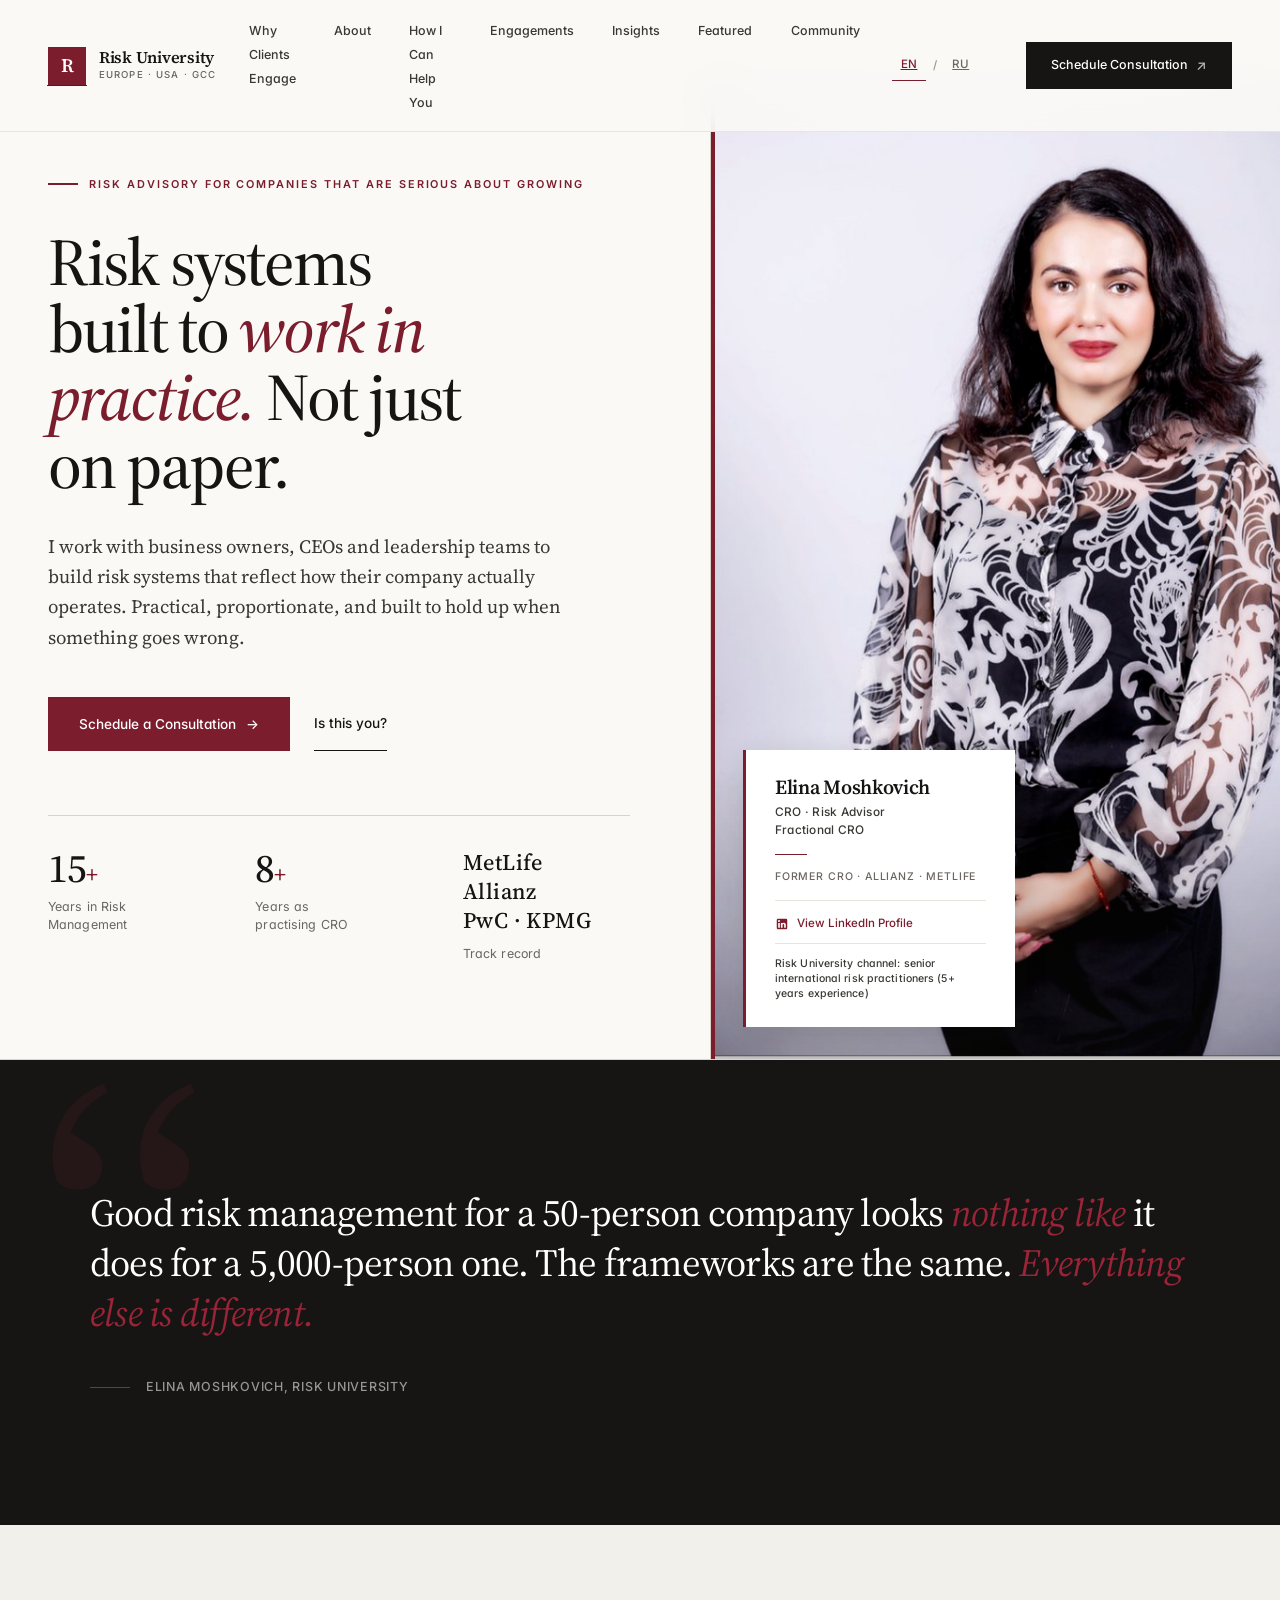
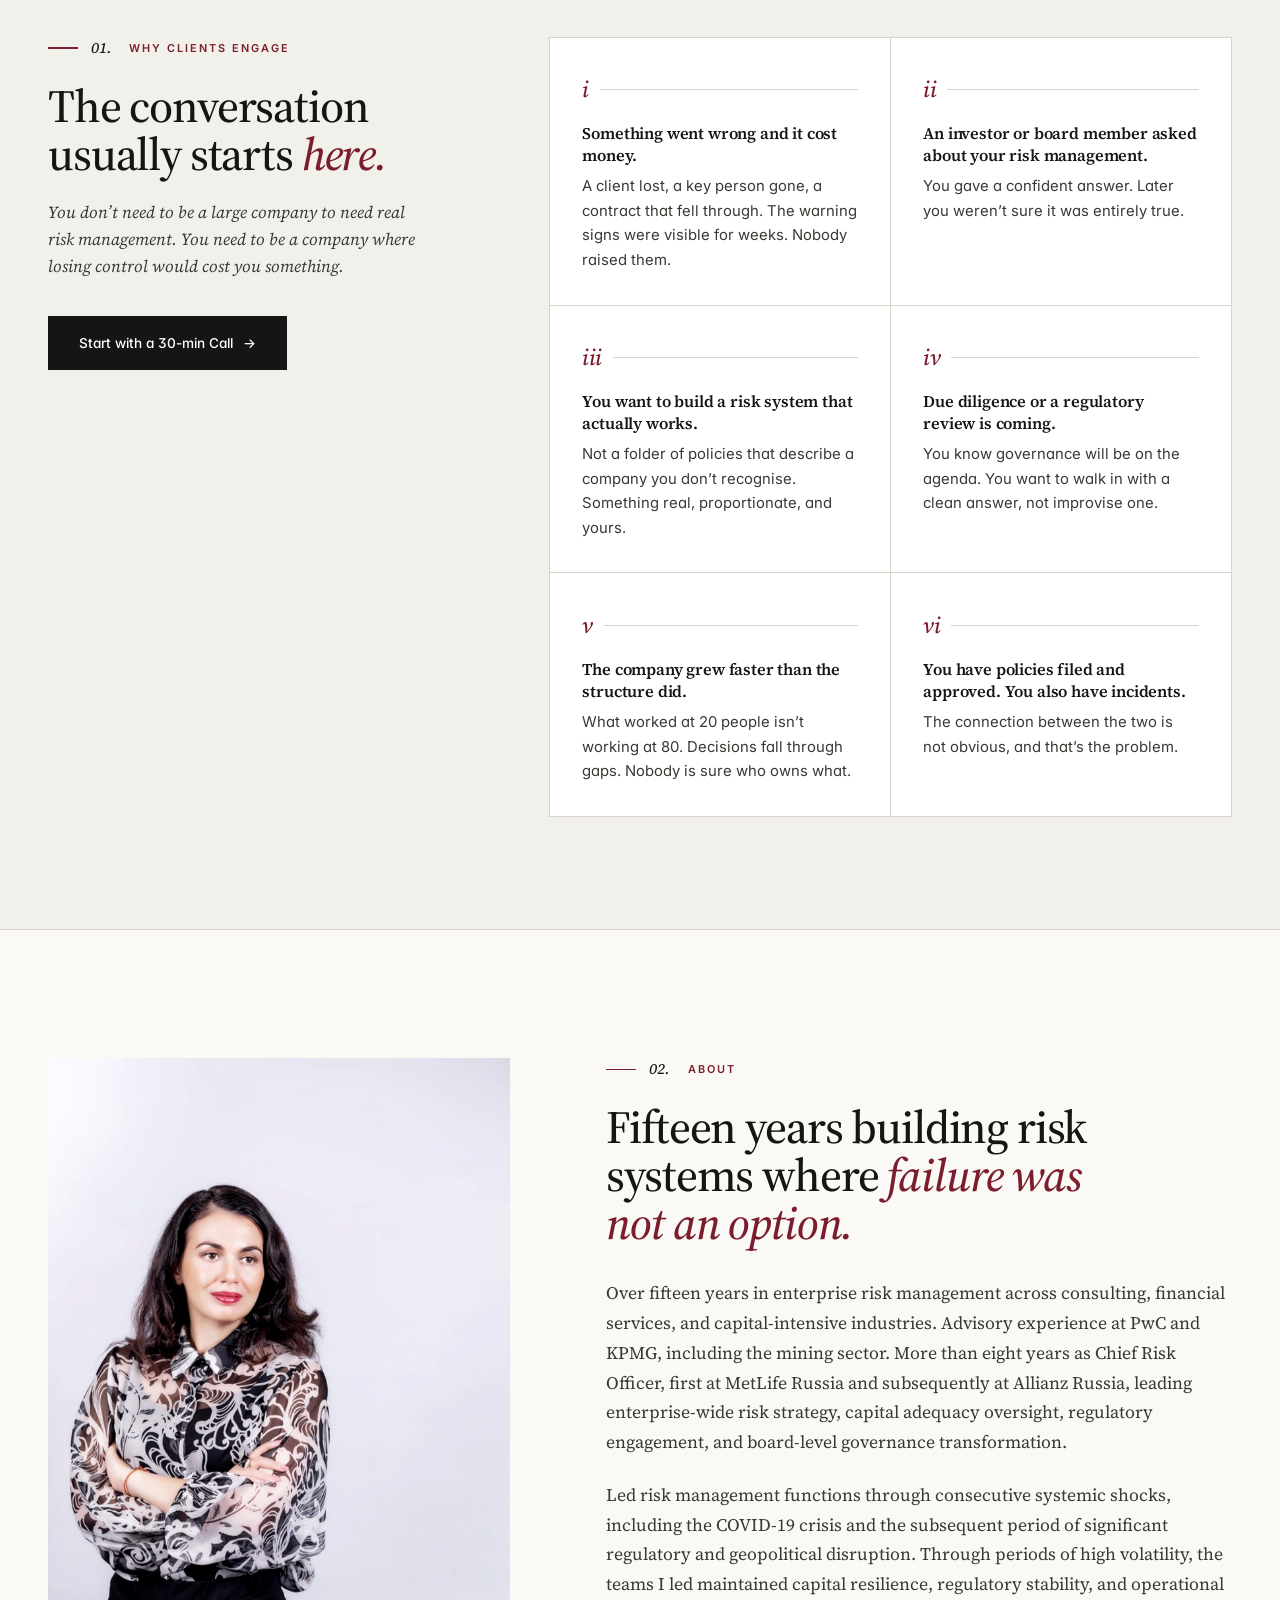
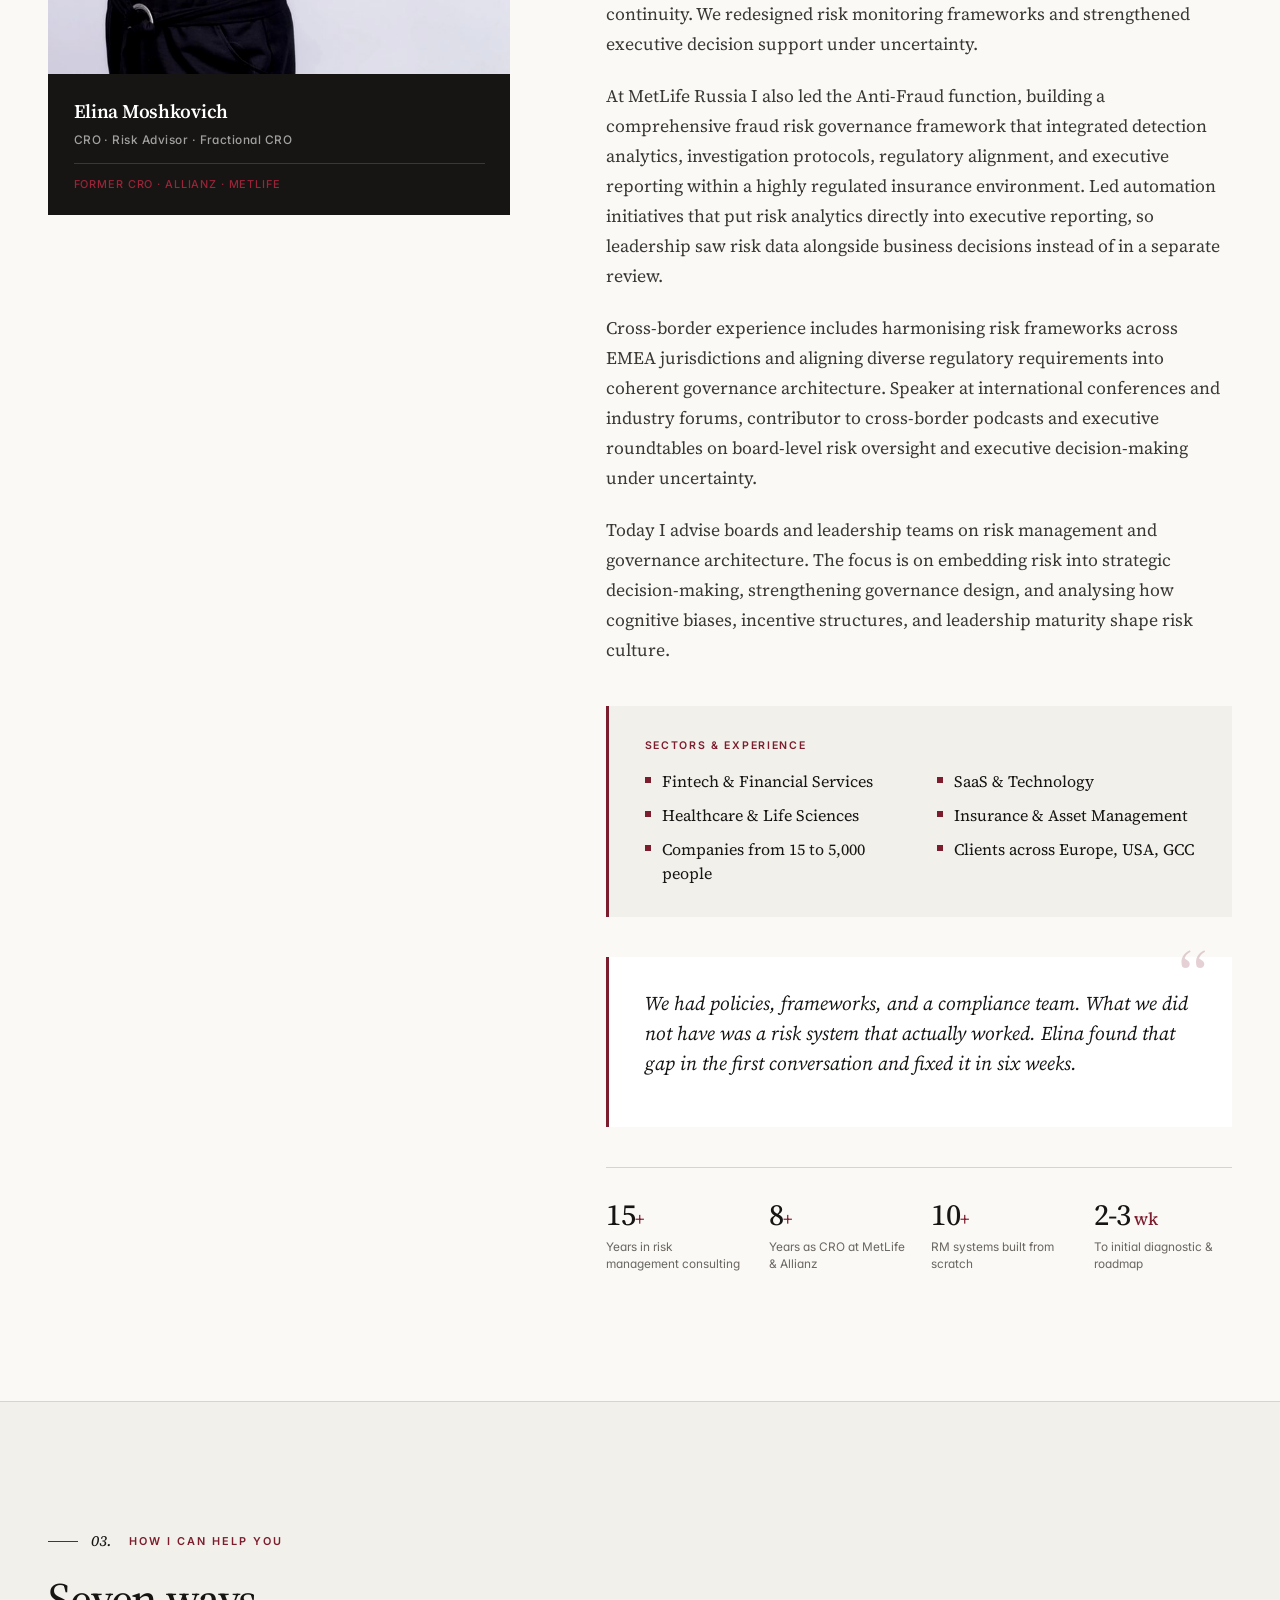
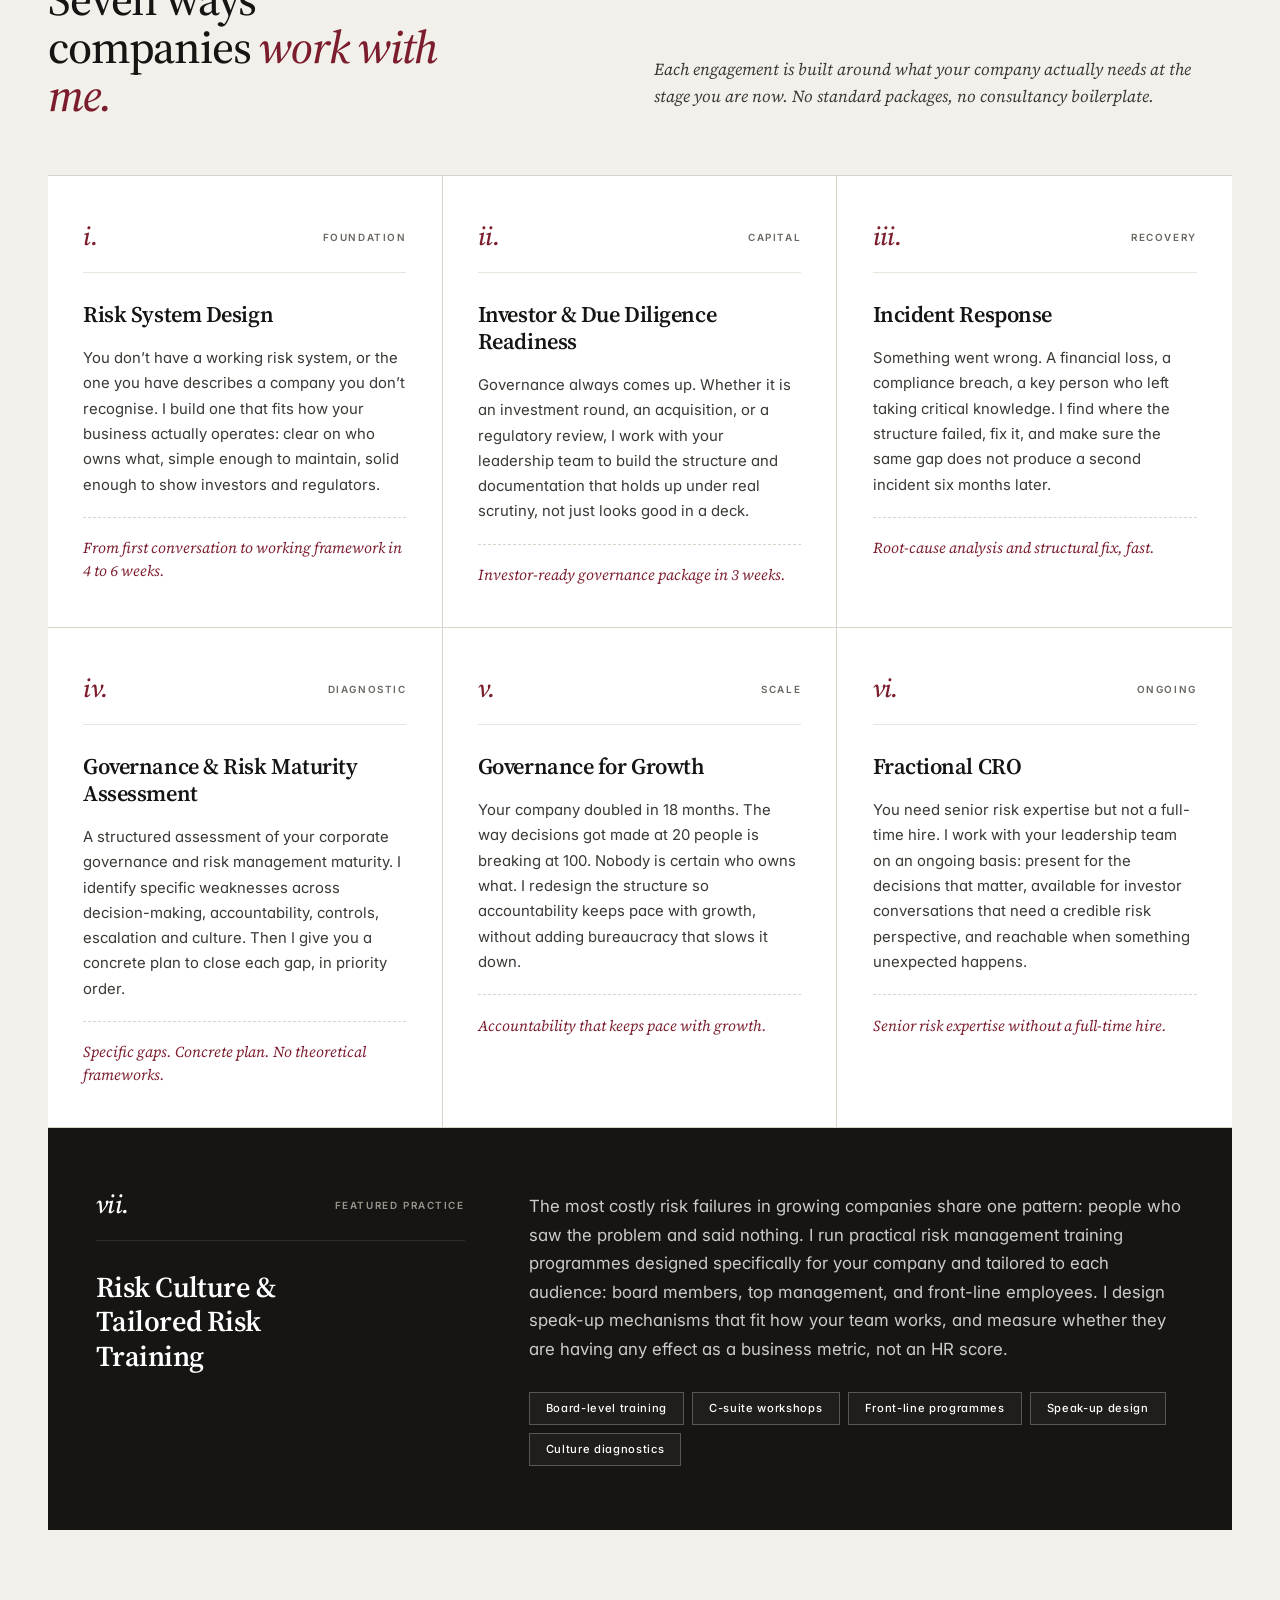
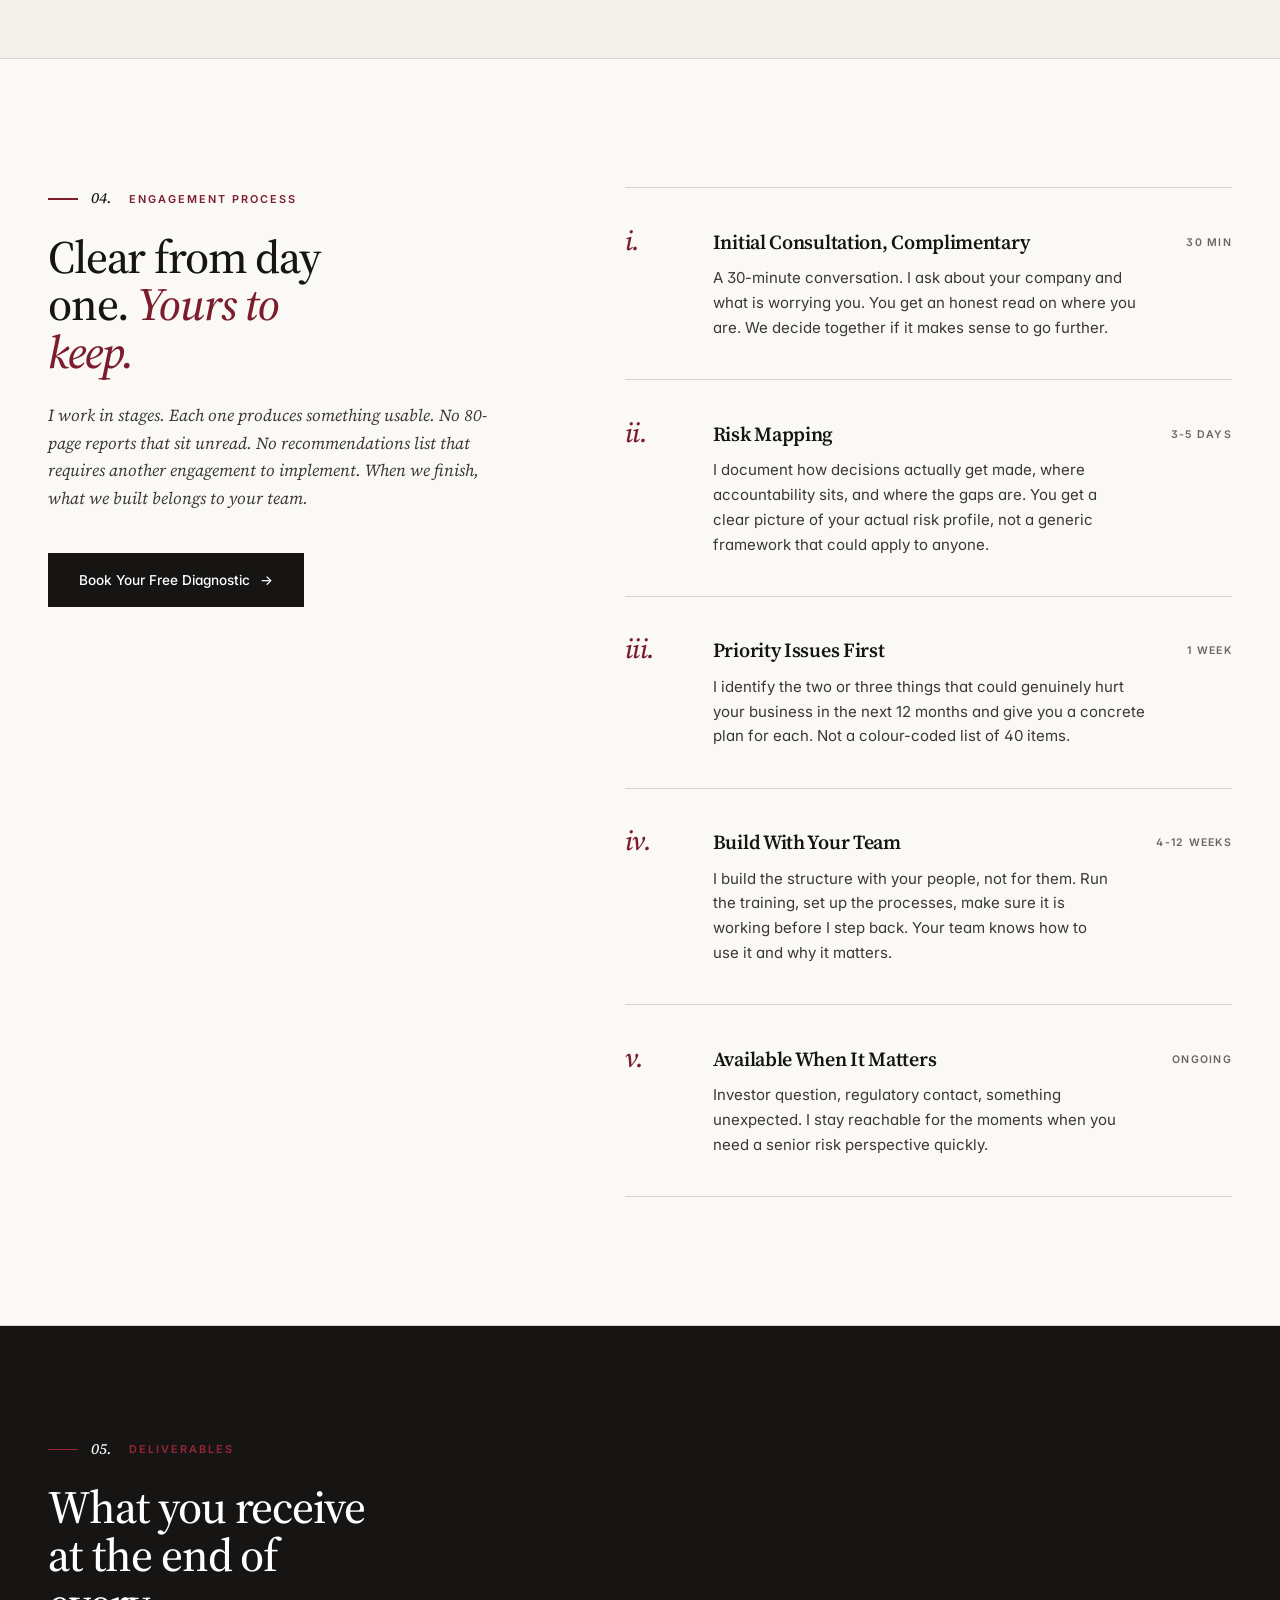
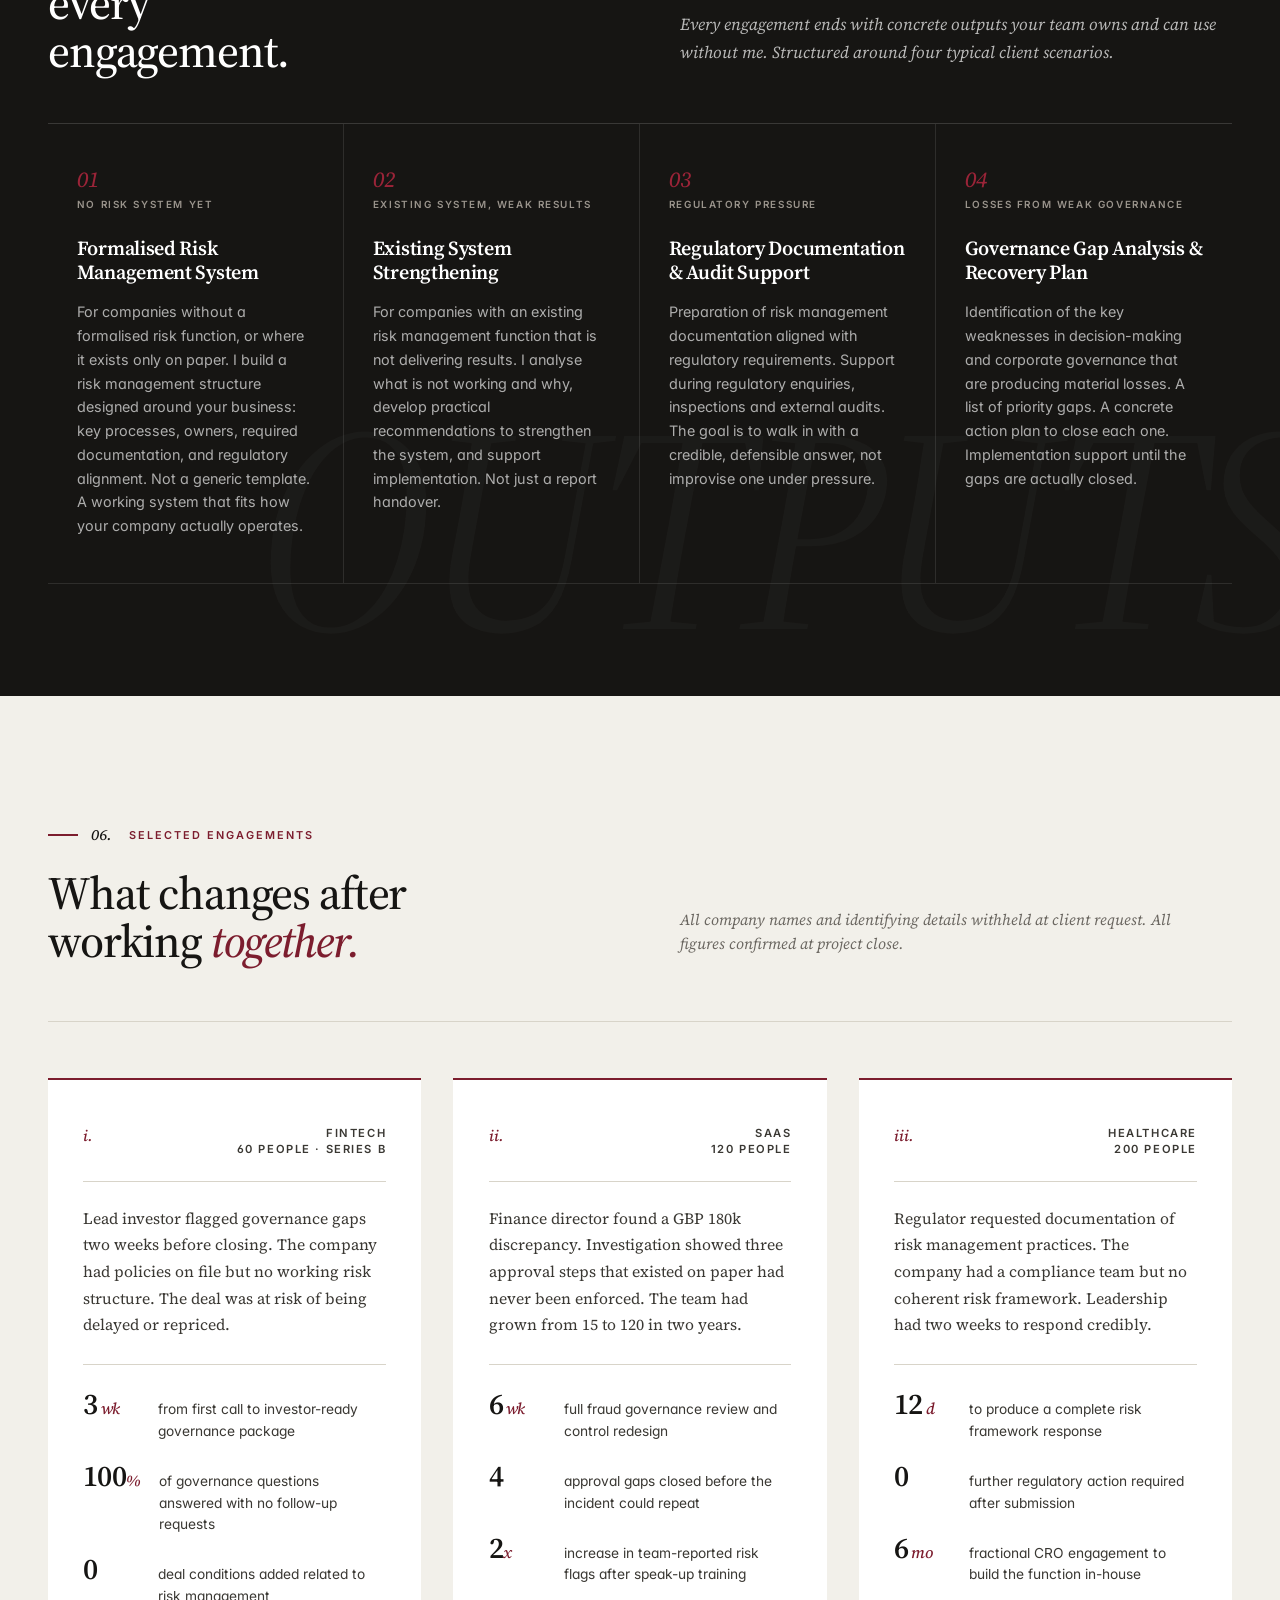
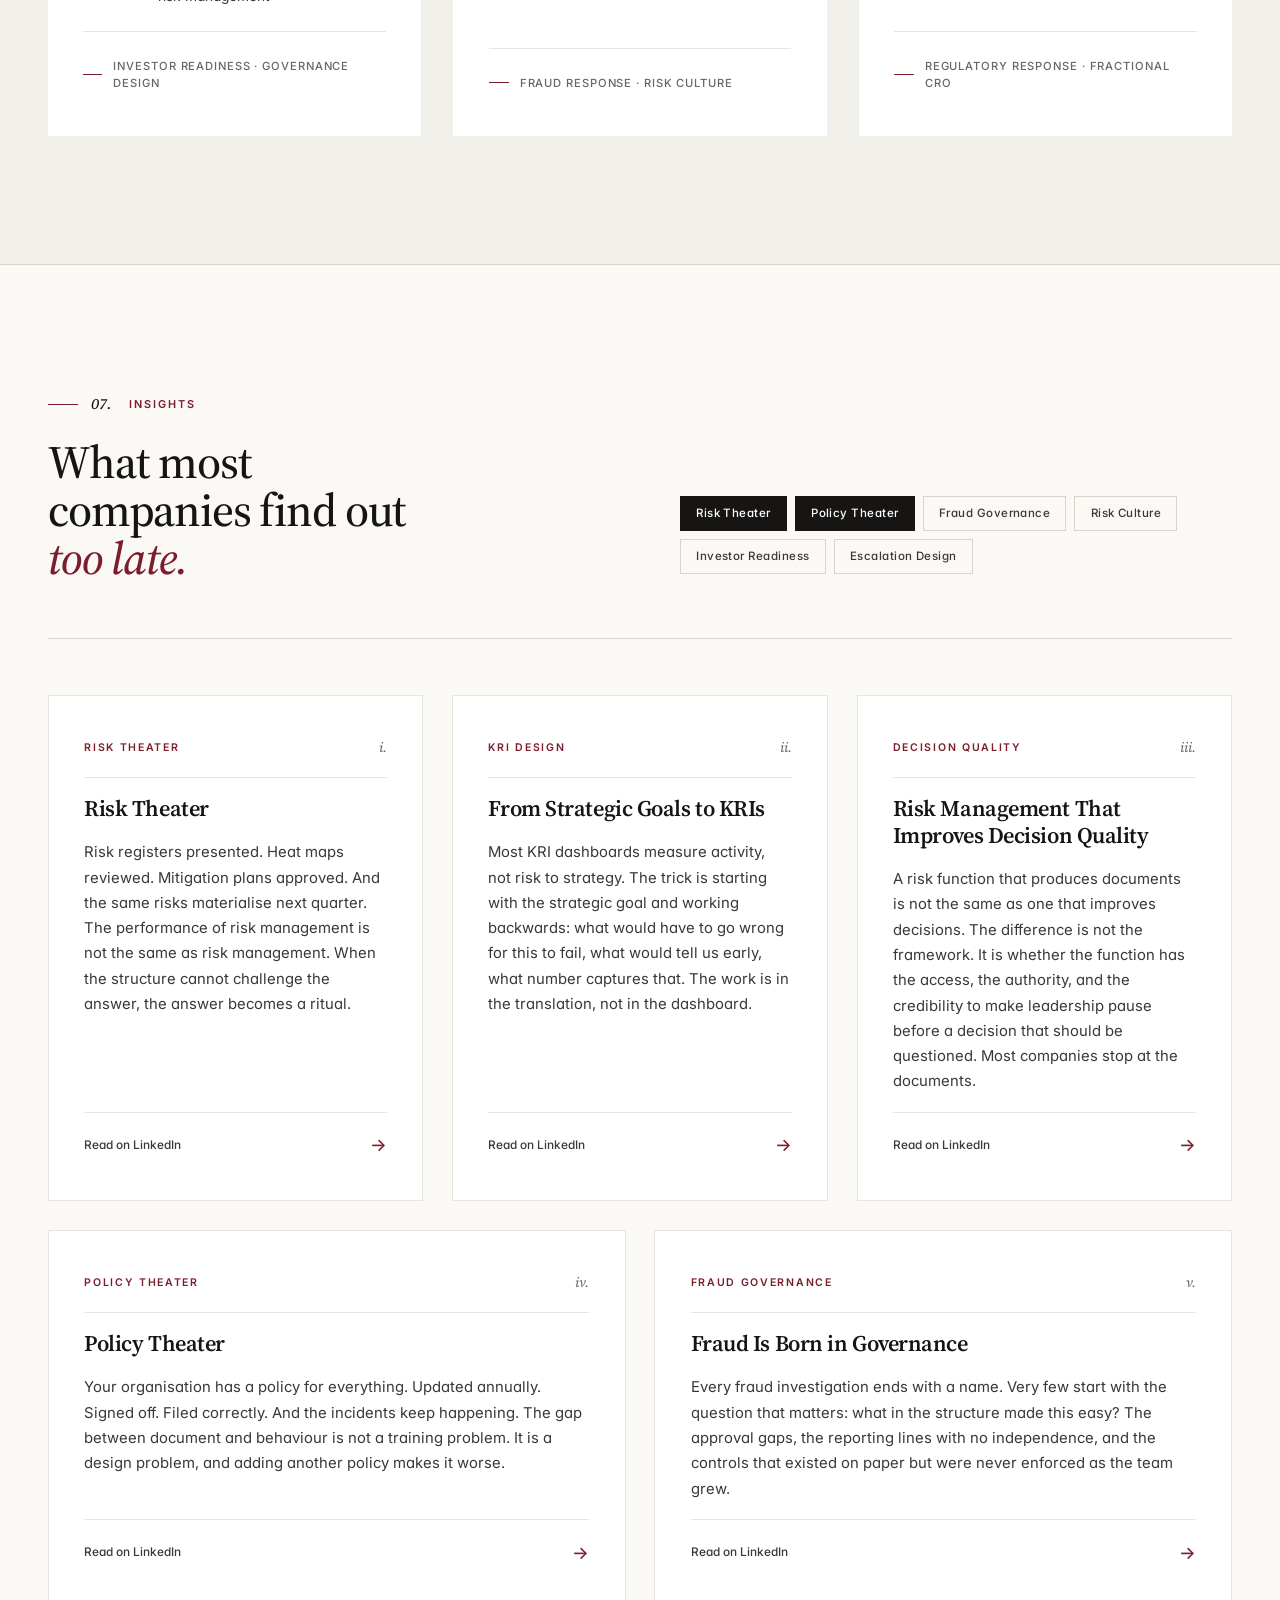
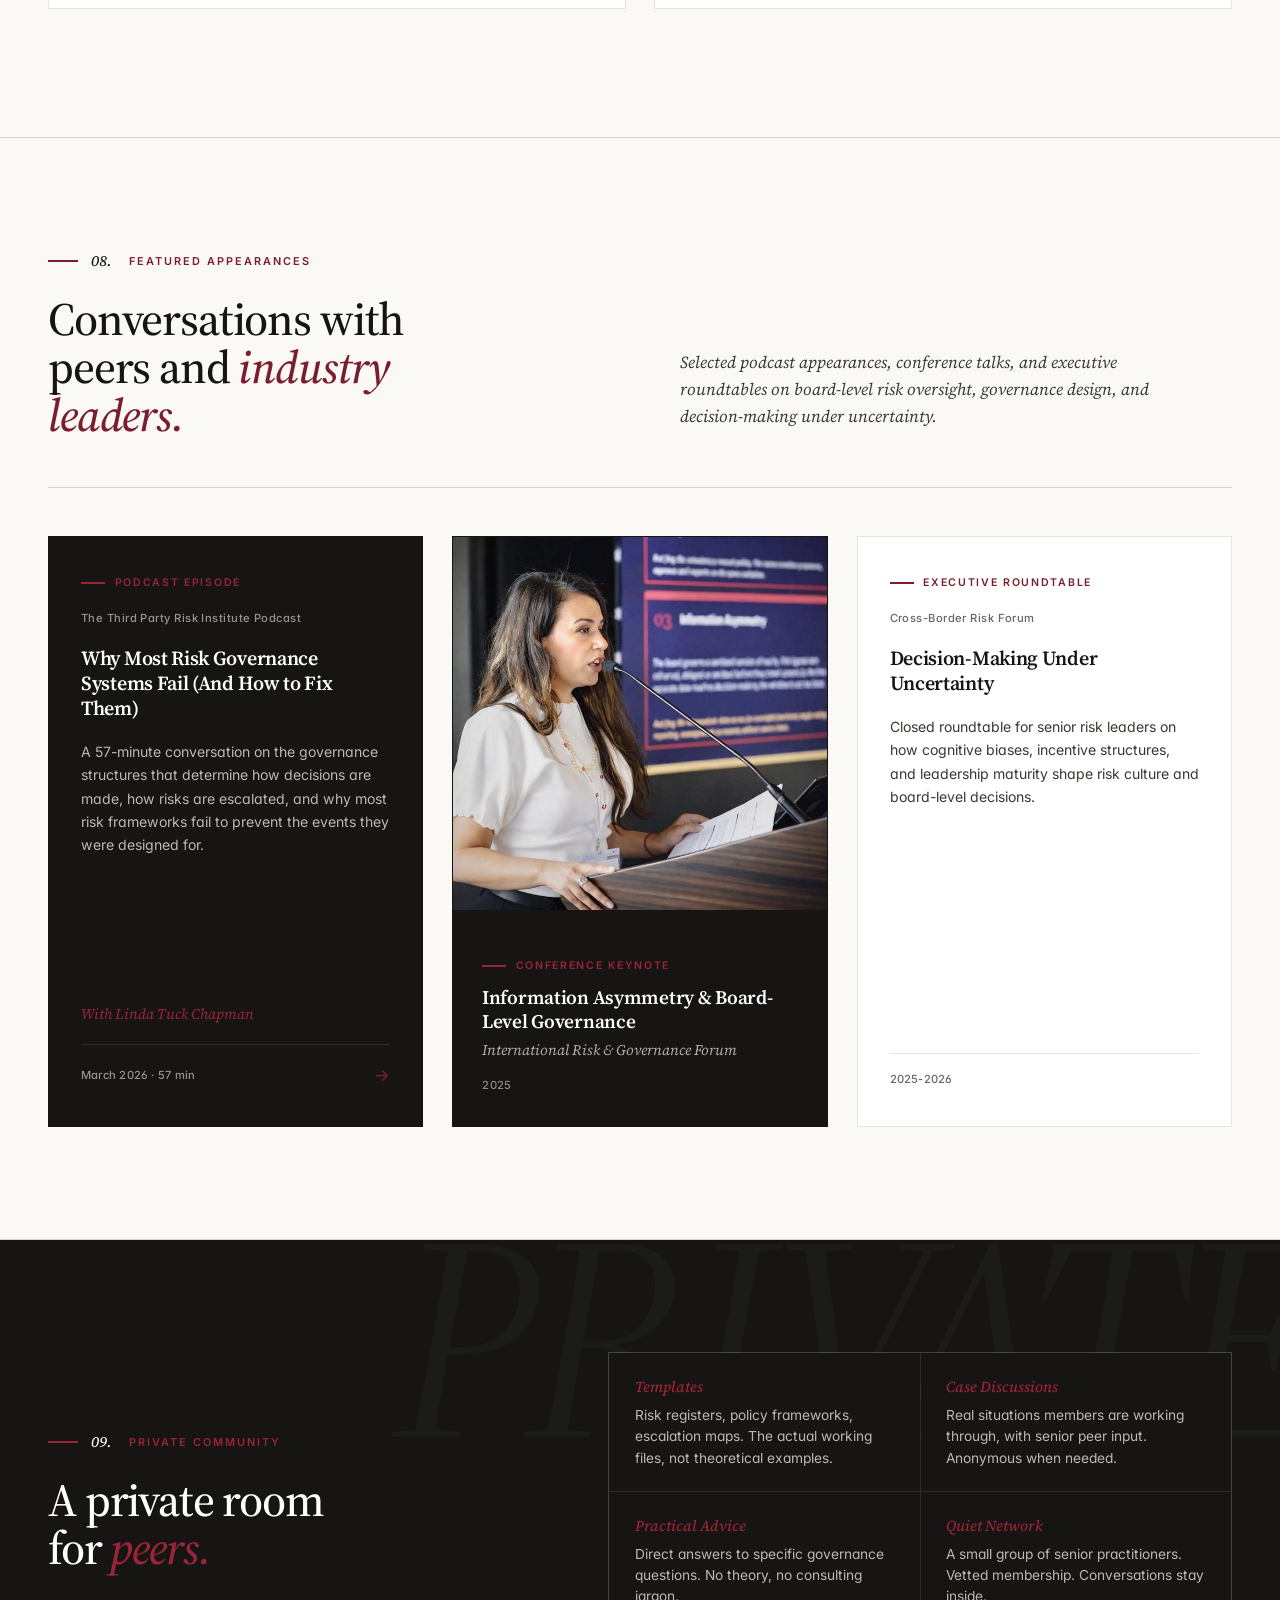
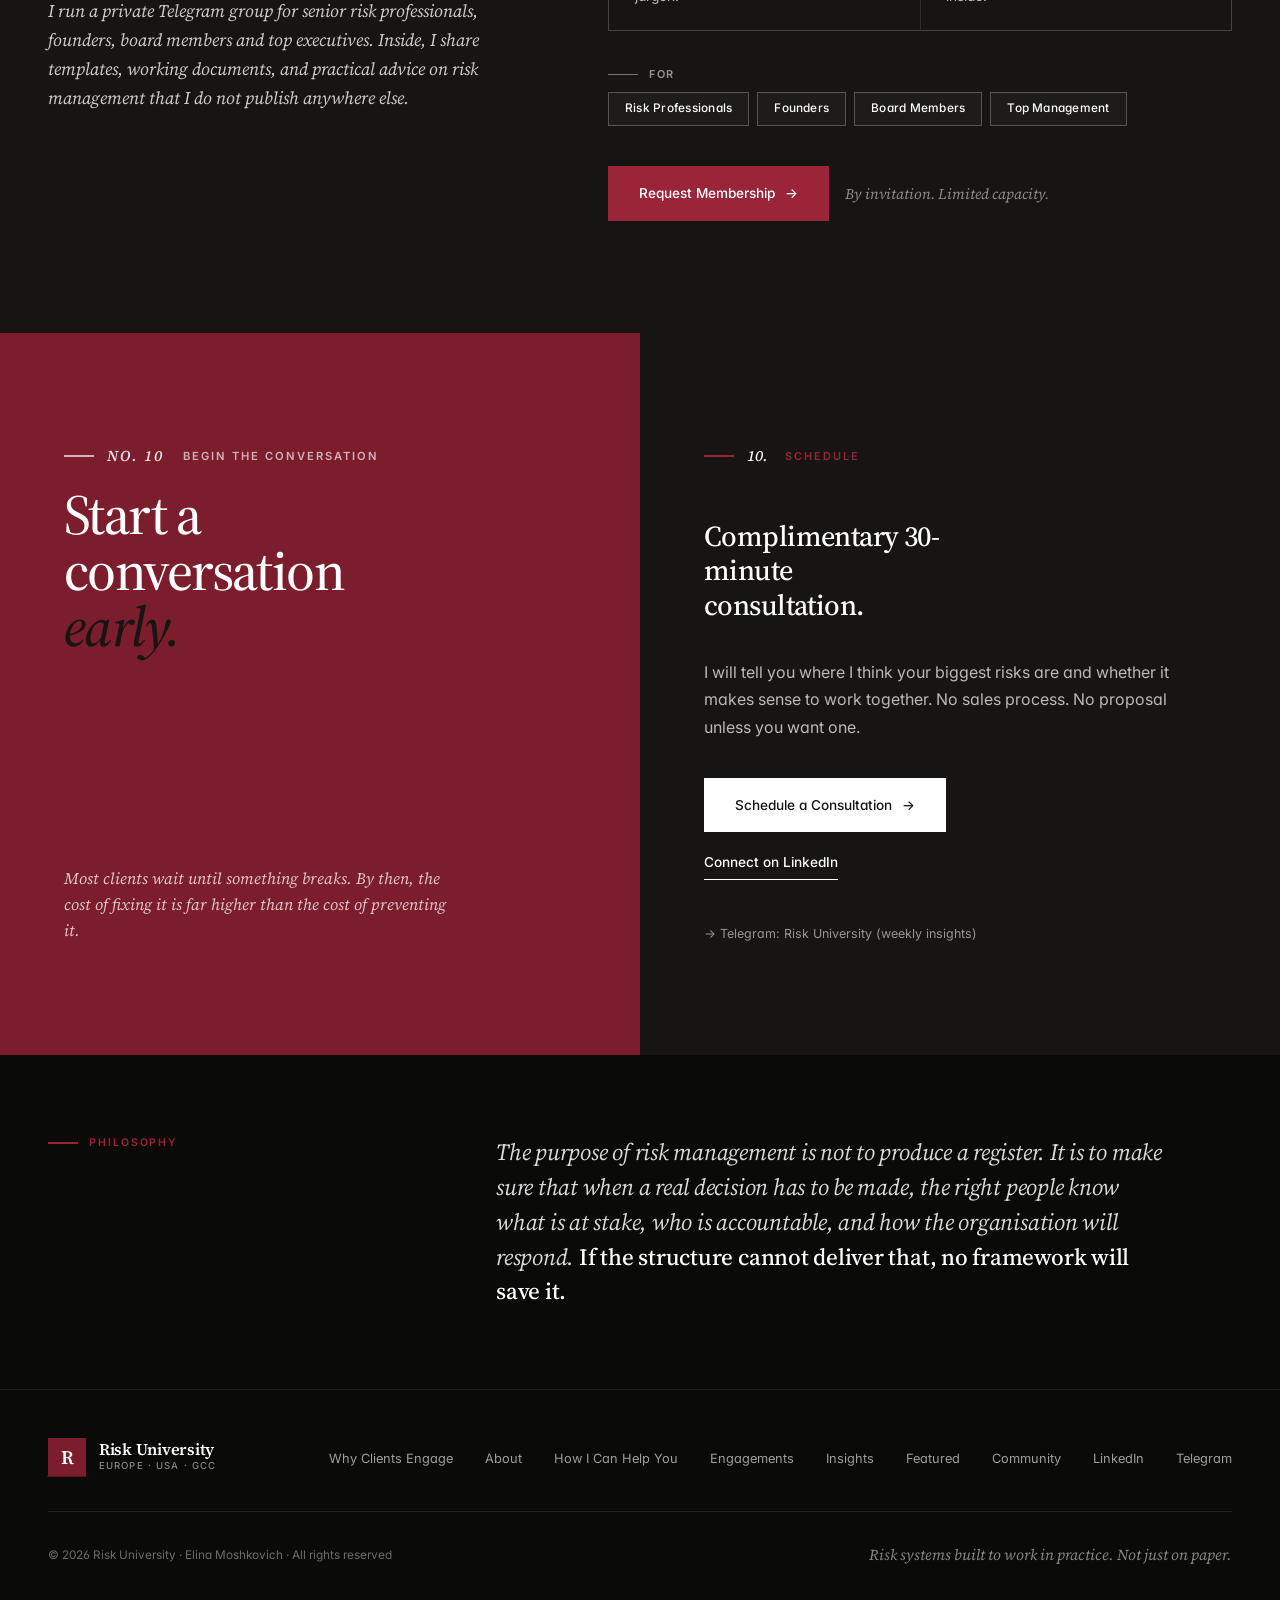
==== docs/index.html @ c825a0e8 "Docs instead public" ====
<!DOCTYPE html>
<html lang="en">
<head>
<meta charset="UTF-8">
<meta name="viewport" content="width=device-width, initial-scale=1.0">
<title>Risk University · Elina Moshkovich</title>
<meta name="description" content="Independent risk advisory for companies that are serious about growing. Built on COSO ERM and ISO 31000 principles. Europe, USA and GCC.">
<link rel="preconnect" href="https://fonts.googleapis.com">
<link rel="preconnect" href="https://fonts.gstatic.com" crossorigin>
<link href="https://fonts.googleapis.com/css2?family=Inter:wght@300;400;500;600;700&family=Source+Serif+4:opsz,wght@8..60,400;8..60,500;8..60,600;8..60,700&display=swap" rel="stylesheet">
<link rel="stylesheet" href="css/style.css">
</head>
<body>

<!-- MOBILE MENU -->
<div class="mob-menu" id="mobMenu">
  <button class="mob-close" id="mobClose">&#x2715;</button>
  <a href="#triggers" onclick="closeMob()">Why Clients Engage</a>
  <a href="#about" onclick="closeMob()">About</a>
  <a href="#expertise" onclick="closeMob()">How I Can Help You</a>
  <a href="#proof" onclick="closeMob()">Engagements</a>
  <a href="#insights" onclick="closeMob()">Insights</a>
  <a href="#media" onclick="closeMob()">Featured Appearances</a>
  <a href="#community" onclick="closeMob()">Community</a>
  <a href="#contact" onclick="closeMob()" style="color:var(--accent);">Schedule Consultation</a>
</div>

<!-- NAV -->
<nav>
  <div class="nav-inner">
    <a href="#top" class="nb">
      <div class="nb-mark">R</div>
      <div class="nb-text">
        <span class="nb-name">Risk University</span>
        <span class="nb-sub">Europe &middot; USA &middot; GCC</span>
      </div>
    </a>
    <ul class="nl">
      <li><a href="#triggers">Why Clients Engage</a></li>
      <li><a href="#about">About</a></li>
      <li><a href="#expertise">How I Can Help You</a></li>
      <li><a href="#proof">Engagements</a></li>
      <li><a href="#insights">Insights</a></li>
      <li><a href="#media">Featured</a></li>
      <li><a href="#community">Community</a></li>
    </ul>
    <div class="lang-toggle">
      <a class="lang-btn active" href="index.html">EN</a>
      <span class="lang-sep">/</span>
      <a class="lang-btn" href="ru.html">RU</a>
    </div>
    <a href="#contact" class="nc">Schedule Consultation</a>
    <button class="ham" onclick="openMob()"><span></span><span></span><span></span></button>
  </div>
</nav>

<!-- HERO -->
<section class="hero" id="top">
  <div class="hero-inner">
    <div class="hero-text">
      
      <div class="hero-eyebrow">Risk Advisory for Companies That Are Serious About Growing</div>
      <h1>Risk systems built to <span class="acc">work in practice.</span> Not just on paper.</h1>
      <p class="hero-lead">I work with business owners, CEOs and leadership teams to build risk systems that reflect how their company actually operates. Practical, proportionate, and built to hold up when something goes wrong.</p>
      <div class="hero-cta">
        <a href="#contact" class="btn-primary">Schedule a Consultation</a>
        <a href="#triggers" class="btn-text">Is this you?</a>
      </div>
      <div class="hero-stats">
        <div><div class="hst-n">15<span class="small">+</span></div><div class="hst-l">Years in Risk<br>Management</div></div>
        <div><div class="hst-n">8<span class="small">+</span></div><div class="hst-l">Years as<br>practising CRO</div></div>
        <div><div class="hst-n" style="font-size:1.4rem; line-height:1.3; letter-spacing:.02em;">MetLife<br>Allianz<br>PwC · KPMG</div><div class="hst-l">Track record</div></div>
      </div>
    </div>
    <div class="hero-photo">
      <img src="img/hero.jpeg" alt="Elina Moshkovich, Chief Risk Officer">
      <div class="hero-photo-card">
        <div class="hpc-name">Elina Moshkovich</div>
        <div class="hpc-role">CRO &middot; Risk Advisor<br>Fractional CRO</div>
        <span class="hpc-line"></span>
        <div class="hpc-cred">Former CRO &middot; Allianz &middot; MetLife</div>
        <a href="https://www.linkedin.com/in/elina-moshkovich-41397115" target="_blank" class="hpc-linkedin">
          <svg viewBox="0 0 24 24" fill="currentColor"><path d="M19 3a2 2 0 0 1 2 2v14a2 2 0 0 1-2 2H5a2 2 0 0 1-2-2V5a2 2 0 0 1 2-2h14m-.5 15.5v-5.3a3.26 3.26 0 0 0-3.26-3.26c-.85 0-1.84.52-2.32 1.3v-1.11h-2.79v8.37h2.79v-4.93c0-.77.62-1.4 1.39-1.4a1.4 1.4 0 0 1 1.4 1.4v4.93h2.79M6.88 8.56a1.68 1.68 0 0 0 1.68-1.68c0-.93-.75-1.69-1.68-1.69a1.69 1.69 0 0 0-1.69 1.69c0 .93.76 1.68 1.69 1.68m1.39 9.94v-8.37H5.5v8.37h2.77z"/></svg>
          <span>View LinkedIn Profile</span>
        </a>
        <div class="hpc-reach">Risk University channel: senior international risk practitioners (5+ years experience)</div>
      </div>
    </div>
  </div>
</section>



<!-- STATEMENT -->
<section class="statement">
  <div class="statement-inner">
    <p class="statement-text">Good risk management for a 50-person company looks <span class="acc">nothing like</span> it does for a 5,000-person one. The frameworks are the same. <span class="acc">Everything else is different.</span></p>
    <div class="statement-attr">Elina Moshkovich, Risk University</div>
  </div>
</section>

<!-- TRIGGERS -->
<section class="section section-triggers" id="triggers">
  <div class="section-inner">
    <div class="trig-grid">
      <div class="trig-left">
        <div class="eyebrow"><span class="num">01.</span><span>Why Clients Engage</span></div>
        <h2 class="sh">The conversation usually starts <span class="acc">here.</span></h2>
        <p class="trig-sub">You don&rsquo;t need to be a large company to need real risk management. You need to be a company where losing control would cost you something.</p>
        <a href="#contact" class="btn-primary">Start with a 30-min Call</a>
      </div>
      <div class="trig-list">
        <div class="trig-item"><div class="trig-n">i</div><div class="trig-t"><strong>Something went wrong and it cost money.</strong><span>A client lost, a key person gone, a contract that fell through. The warning signs were visible for weeks. Nobody raised them.</span></div></div>
        <div class="trig-item"><div class="trig-n">ii</div><div class="trig-t"><strong>An investor or board member asked about your risk management.</strong><span>You gave a confident answer. Later you weren&rsquo;t sure it was entirely true.</span></div></div>
        <div class="trig-item"><div class="trig-n">iii</div><div class="trig-t"><strong>You want to build a risk system that actually works.</strong><span>Not a folder of policies that describe a company you don&rsquo;t recognise. Something real, proportionate, and yours.</span></div></div>
        <div class="trig-item"><div class="trig-n">iv</div><div class="trig-t"><strong>Due diligence or a regulatory review is coming.</strong><span>You know governance will be on the agenda. You want to walk in with a clean answer, not improvise one.</span></div></div>
        <div class="trig-item"><div class="trig-n">v</div><div class="trig-t"><strong>The company grew faster than the structure did.</strong><span>What worked at 20 people isn&rsquo;t working at 80. Decisions fall through gaps. Nobody is sure who owns what.</span></div></div>
        <div class="trig-item"><div class="trig-n">vi</div><div class="trig-t"><strong>You have policies filed and approved. You also have incidents.</strong><span>The connection between the two is not obvious, and that&rsquo;s the problem.</span></div></div>
      </div>
    </div>
  </div>
</section>

<!-- ABOUT -->
<section class="section section-about" id="about">
  <div class="section-inner">
    <div class="about-grid">
      <div class="about-photo-wrap">
        <img class="about-photo" src="img/about.jpeg" alt="Elina Moshkovich">
        <div class="about-photo-tag">
          <div class="apt-name">Elina Moshkovich</div>
          <div class="apt-role">CRO &middot; Risk Advisor &middot; Fractional CRO</div>
          <div class="apt-line"></div>
          <div class="apt-cred">Former CRO &middot; Allianz &middot; MetLife</div>
        </div>
      </div>
      <div class="about-text">
        <div class="eyebrow"><span class="num">02.</span><span>About</span></div>
        <h2 class="sh">Fifteen years building risk systems where <span class="acc">failure was not an option.</span></h2>
        <div class="about-body">
          <p>Over fifteen years in enterprise risk management across consulting, financial services, and capital-intensive industries. Advisory experience at PwC and KPMG, including the mining sector. More than eight years as Chief Risk Officer, first at MetLife Russia and subsequently at Allianz Russia, leading enterprise-wide risk strategy, capital adequacy oversight, regulatory engagement, and board-level governance transformation.</p>
          <p>Led risk management functions through consecutive systemic shocks, including the COVID-19 crisis and the subsequent period of significant regulatory and geopolitical disruption. Through periods of high volatility, the teams I led maintained capital resilience, regulatory stability, and operational continuity. We redesigned risk monitoring frameworks and strengthened executive decision support under uncertainty.</p>
          <p>At MetLife Russia I also led the Anti-Fraud function, building a comprehensive fraud risk governance framework that integrated detection analytics, investigation protocols, regulatory alignment, and executive reporting within a highly regulated insurance environment. Led automation initiatives that put risk analytics directly into executive reporting, so leadership saw risk data alongside business decisions instead of in a separate review.</p>
          <p>Cross-border experience includes harmonising risk frameworks across EMEA jurisdictions and aligning diverse regulatory requirements into coherent governance architecture. Speaker at international conferences and industry forums, contributor to cross-border podcasts and executive roundtables on board-level risk oversight and executive decision-making under uncertainty.</p>
          <p>Today I advise boards and leadership teams on risk management and governance architecture. The focus is on embedding risk into strategic decision-making, strengthening governance design, and analysing how cognitive biases, incentive structures, and leadership maturity shape risk culture.</p>
        </div>
        <div class="about-credentials">
          <div class="ac-label">Sectors &amp; Experience</div>
          <div class="ac-list">
            <div class="ac-item">Fintech &amp; Financial Services</div>
            <div class="ac-item">SaaS &amp; Technology</div>
            <div class="ac-item">Healthcare &amp; Life Sciences</div>
            <div class="ac-item">Insurance &amp; Asset Management</div>
            <div class="ac-item">Companies from 15 to 5,000 people</div>
            <div class="ac-item">Clients across Europe, USA, GCC</div>
          </div>
        </div>
        <div class="cq">
          <div class="cq-text">We had policies, frameworks, and a compliance team. What we did not have was a risk system that actually worked. Elina found that gap in the first conversation and fixed it in six weeks.</div>
          
        </div>
        <div class="about-stats">
          <div><div class="as-v">15<span class="small">+</span></div><div class="as-l">Years in risk management consulting</div></div>
          <div><div class="as-v">8<span class="small">+</span></div><div class="as-l">Years as CRO at MetLife &amp; Allianz</div></div>
          <div><div class="as-v">10<span class="small">+</span></div><div class="as-l">RM systems built from scratch</div></div>
          <div><div class="as-v">2-3<span class="small"> wk</span></div><div class="as-l">To initial diagnostic &amp; roadmap</div></div>
        </div>
      </div>
    </div>
  </div>
</section>

<!-- EXPERTISE -->
<section class="section section-exp" id="expertise">
  <div class="section-inner">
    <div class="exp-hd">
      <div>
        <div class="eyebrow"><span class="num">03.</span><span>How I Can Help You</span></div>
        <h2 class="sh">Seven ways companies <span class="acc">work with me.</span></h2>
      </div>
      <p class="exp-intro">Each engagement is built around what your company actually needs at the stage you are now. No standard packages, no consultancy boilerplate.</p>
    </div>
    <div class="exp-grid">

      <div class="ec">
        <div class="ec-head"><span class="ec-n">i.</span><span class="ec-cat">Foundation</span></div>
        <div class="ec-t">Risk System Design</div>
        <div class="ec-d">You don&rsquo;t have a working risk system, or the one you have describes a company you don&rsquo;t recognise. I build one that fits how your business actually operates: clear on who owns what, simple enough to maintain, solid enough to show investors and regulators.</div>
        <div class="ec-pull">From first conversation to working framework in 4 to 6 weeks.</div>
      </div>

      <div class="ec">
        <div class="ec-head"><span class="ec-n">ii.</span><span class="ec-cat">Capital</span></div>
        <div class="ec-t">Investor &amp; Due Diligence Readiness</div>
        <div class="ec-d">Governance always comes up. Whether it is an investment round, an acquisition, or a regulatory review, I work with your leadership team to build the structure and documentation that holds up under real scrutiny, not just looks good in a deck.</div>
        <div class="ec-pull">Investor-ready governance package in 3 weeks.</div>
      </div>

      <div class="ec">
        <div class="ec-head"><span class="ec-n">iii.</span><span class="ec-cat">Recovery</span></div>
        <div class="ec-t">Incident Response</div>
        <div class="ec-d">Something went wrong. A financial loss, a compliance breach, a key person who left taking critical knowledge. I find where the structure failed, fix it, and make sure the same gap does not produce a second incident six months later.</div>
        <div class="ec-pull">Root-cause analysis and structural fix, fast.</div>
      </div>

      <div class="ec">
        <div class="ec-head"><span class="ec-n">iv.</span><span class="ec-cat">Diagnostic</span></div>
        <div class="ec-t">Governance &amp; Risk Maturity Assessment</div>
        <div class="ec-d">A structured assessment of your corporate governance and risk management maturity. I identify specific weaknesses across decision-making, accountability, controls, escalation and culture. Then I give you a concrete plan to close each gap, in priority order.</div>
        <div class="ec-pull">Specific gaps. Concrete plan. No theoretical frameworks.</div>
      </div>

      <div class="ec">
        <div class="ec-head"><span class="ec-n">v.</span><span class="ec-cat">Scale</span></div>
        <div class="ec-t">Governance for Growth</div>
        <div class="ec-d">Your company doubled in 18 months. The way decisions got made at 20 people is breaking at 100. Nobody is certain who owns what. I redesign the structure so accountability keeps pace with growth, without adding bureaucracy that slows it down.</div>
        <div class="ec-pull">Accountability that keeps pace with growth.</div>
      </div>

      <div class="ec">
        <div class="ec-head"><span class="ec-n">vi.</span><span class="ec-cat">Ongoing</span></div>
        <div class="ec-t">Fractional CRO</div>
        <div class="ec-d">You need senior risk expertise but not a full-time hire. I work with your leadership team on an ongoing basis: present for the decisions that matter, available for investor conversations that need a credible risk perspective, and reachable when something unexpected happens.</div>
        <div class="ec-pull">Senior risk expertise without a full-time hire.</div>
      </div>

      <div class="ec ec-feat">
        <div>
          <div class="ec-head"><span class="ec-n">vii.</span><span class="ec-cat">Featured Practice</span></div>
          <div class="ec-t">Risk Culture &amp; Tailored Risk Training</div>
        </div>
        <div>
          <div class="ec-d">The most costly risk failures in growing companies share one pattern: people who saw the problem and said nothing. I run practical risk management training programmes designed specifically for your company and tailored to each audience: board members, top management, and front-line employees. I design speak-up mechanisms that fit how your team works, and measure whether they are having any effect as a business metric, not an HR score.</div>
          <div class="ec-pills">
            <span class="ep">Board-level training</span>
            <span class="ep">C-suite workshops</span>
            <span class="ep">Front-line programmes</span>
            <span class="ep">Speak-up design</span>
            <span class="ep">Culture diagnostics</span>
          </div>
        </div>
      </div>

    </div>
  </div>
</section>

<!-- METHOD -->
<section class="section section-method" id="methodology">
  <div class="section-inner">
    <div class="method-grid">
      <div class="method-l">
        <div class="eyebrow"><span class="num">04.</span><span>Engagement Process</span></div>
        <h2 class="sh">Clear from day one. <span class="acc">Yours to keep.</span></h2>
        <p class="method-body">I work in stages. Each one produces something usable. No 80-page reports that sit unread. No recommendations list that requires another engagement to implement. When we finish, what we built belongs to your team.</p>
        <a href="#contact" class="btn-primary">Book Your Free Diagnostic</a>
      </div>
      <div class="method-r">
        <div class="steps">
          <div class="step">
            <div class="step-bar"></div>
            <div class="step-n">i.</div>
            <div class="step-content">
              <div class="step-t">Initial Consultation, Complimentary</div>
              <div class="step-d">A 30-minute conversation. I ask about your company and what is worrying you. You get an honest read on where you are. We decide together if it makes sense to go further.</div>
            </div>
            <div class="step-time">30 min</div>
          </div>
          <div class="step">
            <div class="step-bar"></div>
            <div class="step-n">ii.</div>
            <div class="step-content">
              <div class="step-t">Risk Mapping</div>
              <div class="step-d">I document how decisions actually get made, where accountability sits, and where the gaps are. You get a clear picture of your actual risk profile, not a generic framework that could apply to anyone.</div>
            </div>
            <div class="step-time">3-5 days</div>
          </div>
          <div class="step">
            <div class="step-bar"></div>
            <div class="step-n">iii.</div>
            <div class="step-content">
              <div class="step-t">Priority Issues First</div>
              <div class="step-d">I identify the two or three things that could genuinely hurt your business in the next 12 months and give you a concrete plan for each. Not a colour-coded list of 40 items.</div>
            </div>
            <div class="step-time">1 week</div>
          </div>
          <div class="step">
            <div class="step-bar"></div>
            <div class="step-n">iv.</div>
            <div class="step-content">
              <div class="step-t">Build With Your Team</div>
              <div class="step-d">I build the structure with your people, not for them. Run the training, set up the processes, make sure it is working before I step back. Your team knows how to use it and why it matters.</div>
            </div>
            <div class="step-time">4-12 weeks</div>
          </div>
          <div class="step">
            <div class="step-bar"></div>
            <div class="step-n">v.</div>
            <div class="step-content">
              <div class="step-t">Available When It Matters</div>
              <div class="step-d">Investor question, regulatory contact, something unexpected. I stay reachable for the moments when you need a senior risk perspective quickly.</div>
            </div>
            <div class="step-time">Ongoing</div>
          </div>
        </div>
      </div>
    </div>
  </div>
</section>

<!-- DELIVERABLES -->
<section class="section-deliv">
  <div class="deliv-inner">
    <div class="deliv-hd">
      <div>
        <div class="eyebrow"><span class="num">05.</span><span>Deliverables</span></div>
        <h2 class="sh">What you receive at the end of every engagement.</h2>
      </div>
      <div class="deliv-hd-r">Every engagement ends with concrete outputs your team owns and can use without me. Structured around four typical client scenarios.</div>
    </div>
    <div class="deliv-grid">
      <div class="di">
        <div class="di-num">01</div>
        <div class="di-label">No risk system yet</div>
        <div class="di-t">Formalised Risk Management System</div>
        <div class="di-d">For companies without a formalised risk function, or where it exists only on paper. I build a risk management structure designed around your business: key processes, owners, required documentation, and regulatory alignment. Not a generic template. A working system that fits how your company actually operates.</div>
      </div>
      <div class="di">
        <div class="di-num">02</div>
        <div class="di-label">Existing system, weak results</div>
        <div class="di-t">Existing System Strengthening</div>
        <div class="di-d">For companies with an existing risk management function that is not delivering results. I analyse what is not working and why, develop practical recommendations to strengthen the system, and support implementation. Not just a report handover.</div>
      </div>
      <div class="di">
        <div class="di-num">03</div>
        <div class="di-label">Regulatory pressure</div>
        <div class="di-t">Regulatory Documentation &amp; Audit Support</div>
        <div class="di-d">Preparation of risk management documentation aligned with regulatory requirements. Support during regulatory enquiries, inspections and external audits. The goal is to walk in with a credible, defensible answer, not improvise one under pressure.</div>
      </div>
      <div class="di">
        <div class="di-num">04</div>
        <div class="di-label">Losses from weak governance</div>
        <div class="di-t">Governance Gap Analysis &amp; Recovery Plan</div>
        <div class="di-d">Identification of the key weaknesses in decision-making and corporate governance that are producing material losses. A list of priority gaps. A concrete action plan to close each one. Implementation support until the gaps are actually closed.</div>
      </div>
    </div>
  </div>
</section>

<!-- PROOF -->
<section class="section section-proof" id="proof">
  <div class="section-inner">
    <div class="proof-hd">
      <div>
        <div class="eyebrow"><span class="num">06.</span><span>Selected Engagements</span></div>
        <h2 class="sh">What changes after working <span class="acc">together.</span></h2>
      </div>
      <p class="proof-note">All company names and identifying details withheld at client request. All figures confirmed at project close.</p>
    </div>
    <div class="cases">
      <div class="case">
        <div class="cs-head">
          <div class="cs-num">i.</div>
          <div class="cs">Fintech<br>60 People · Series B</div>
        </div>
        <div class="csit">Lead investor flagged governance gaps two weeks before closing. The company had policies on file but no working risk structure. The deal was at risk of being delayed or repriced.</div>
        <div class="crs">
          <div class="cr"><div class="cn">3<span class="small"> wk</span></div><div class="cd">from first call to investor-ready governance package</div></div>
          <div class="cr"><div class="cn">100<span class="small">%</span></div><div class="cd">of governance questions answered with no follow-up requests</div></div>
          <div class="cr"><div class="cn">0</div><div class="cd">deal conditions added related to risk management</div></div>
        </div>
        <div class="cf">Investor Readiness &middot; Governance Design</div>
      </div>
      <div class="case">
        <div class="cs-head">
          <div class="cs-num">ii.</div>
          <div class="cs">SaaS<br>120 People</div>
        </div>
        <div class="csit">Finance director found a GBP 180k discrepancy. Investigation showed three approval steps that existed on paper had never been enforced. The team had grown from 15 to 120 in two years.</div>
        <div class="crs">
          <div class="cr"><div class="cn">6<span class="small"> wk</span></div><div class="cd">full fraud governance review and control redesign</div></div>
          <div class="cr"><div class="cn">4</div><div class="cd">approval gaps closed before the incident could repeat</div></div>
          <div class="cr"><div class="cn">2<span class="small">x</span></div><div class="cd">increase in team-reported risk flags after speak-up training</div></div>
        </div>
        <div class="cf">Fraud Response &middot; Risk Culture</div>
      </div>
      <div class="case">
        <div class="cs-head">
          <div class="cs-num">iii.</div>
          <div class="cs">Healthcare<br>200 People</div>
        </div>
        <div class="csit">Regulator requested documentation of risk management practices. The company had a compliance team but no coherent risk framework. Leadership had two weeks to respond credibly.</div>
        <div class="crs">
          <div class="cr"><div class="cn">12<span class="small"> d</span></div><div class="cd">to produce a complete risk framework response</div></div>
          <div class="cr"><div class="cn">0</div><div class="cd">further regulatory action required after submission</div></div>
          <div class="cr"><div class="cn">6<span class="small"> mo</span></div><div class="cd">fractional CRO engagement to build the function in-house</div></div>
        </div>
        <div class="cf">Regulatory Response &middot; Fractional CRO</div>
      </div>
    </div>
  </div>
</section>

<!-- INSIGHTS -->
<section class="section section-insights" id="insights">
  <div class="section-inner">
    <div class="ins-hd">
      <div>
        <div class="eyebrow"><span class="num">07.</span><span>Insights</span></div>
        <h2 class="sh">What most companies find out <span class="acc">too late.</span></h2>
      </div>
      <div class="tags-row">
        <span class="tag on">Risk Theater</span>
        <span class="tag on">Policy Theater</span>
        <span class="tag">Fraud Governance</span>
        <span class="tag">Risk Culture</span>
        <span class="tag">Investor Readiness</span>
        <span class="tag">Escalation Design</span>
      </div>
    </div>
    <div class="posts">
      <a href="https://www.linkedin.com/posts/elina-moshkovich-41397115_governance-boardeffectiveness-riskmanagement-share-7419806316895895553-YcZz" target="_blank" class="post">
        <div class="pc-head">
          <div class="pc">Risk Theater</div>
          <div class="p-num">i.</div>
        </div>
        <div class="pt">Risk Theater</div>
        <div class="px">Risk registers presented. Heat maps reviewed. Mitigation plans approved. And the same risks materialise next quarter. The performance of risk management is not the same as risk management. When the structure cannot challenge the answer, the answer becomes a ritual.</div>
        <div class="pf"><span>Read on LinkedIn</span><span class="pa">&rarr;</span></div>
      </a>
      <a href="https://www.linkedin.com/posts/elina-moshkovich-41397115_riskmanagement-governance-cro-share-7452290477904691201-qJ_m" target="_blank" class="post">
        <div class="pc-head">
          <div class="pc">KRI Design</div>
          <div class="p-num">ii.</div>
        </div>
        <div class="pt">From Strategic Goals to KRIs</div>
        <div class="px">Most KRI dashboards measure activity, not risk to strategy. The trick is starting with the strategic goal and working backwards: what would have to go wrong for this to fail, what would tell us early, what number captures that. The work is in the translation, not in the dashboard.</div>
        <div class="pf"><span>Read on LinkedIn</span><span class="pa">&rarr;</span></div>
      </a>
      <a href="https://www.linkedin.com/posts/elina-moshkovich-41397115_riskmanagement-rm2-governance-share-7454169487253135361--UuZ" target="_blank" class="post">
        <div class="pc-head">
          <div class="pc">Decision Quality</div>
          <div class="p-num">iii.</div>
        </div>
        <div class="pt">Risk Management That Improves Decision Quality</div>
        <div class="px">A risk function that produces documents is not the same as one that improves decisions. The difference is not the framework. It is whether the function has the access, the authority, and the credibility to make leadership pause before a decision that should be questioned. Most companies stop at the documents.</div>
        <div class="pf"><span>Read on LinkedIn</span><span class="pa">&rarr;</span></div>
      </a>
      <a href="https://www.linkedin.com/posts/elina-moshkovich-41397115_riskmanagement-cro-riskculture-share-7429852234730852352-Y9F3" target="_blank" class="post">
        <div class="pc-head">
          <div class="pc">Policy Theater</div>
          <div class="p-num">iv.</div>
        </div>
        <div class="pt">Policy Theater</div>
        <div class="px">Your organisation has a policy for everything. Updated annually. Signed off. Filed correctly. And the incidents keep happening. The gap between document and behaviour is not a training problem. It is a design problem, and adding another policy makes it worse.</div>
        <div class="pf"><span>Read on LinkedIn</span><span class="pa">&rarr;</span></div>
      </a>
      <a href="https://www.linkedin.com/posts/elina-moshkovich-41397115_fraud-is-born-in-governance-ugcPost-7445429119082967040-hWhb" target="_blank" class="post">
        <div class="pc-head">
          <div class="pc">Fraud Governance</div>
          <div class="p-num">v.</div>
        </div>
        <div class="pt">Fraud Is Born in Governance</div>
        <div class="px">Every fraud investigation ends with a name. Very few start with the question that matters: what in the structure made this easy? The approval gaps, the reporting lines with no independence, and the controls that existed on paper but were never enforced as the team grew.</div>
        <div class="pf"><span>Read on LinkedIn</span><span class="pa">&rarr;</span></div>
      </a>
    </div>
  </div>
</section>



<!-- FEATURED APPEARANCES -->
<section class="section-media" id="media">
  <div class="media-inner">
    <div class="media-hd">
      <div>
        <div class="eyebrow"><span class="num">08.</span><span>Featured Appearances</span></div>
        <h2 class="sh">Conversations with peers and <span class="acc">industry leaders.</span></h2>
      </div>
      <p class="media-intro">Selected podcast appearances, conference talks, and executive roundtables on board-level risk oversight, governance design, and decision-making under uncertainty.</p>
    </div>

    <div class="media-grid">

      <a href="https://www.buzzsprout.com/2512103/episodes/18835401" target="_blank" class="media-card media-card-featured">
        <div class="mc-type"><span>Podcast Episode</span></div>
        <div class="mc-platform">The Third Party Risk Institute Podcast</div>
        <div class="mc-title">Why Most Risk Governance Systems Fail (And How to Fix Them)</div>
        <div class="mc-desc">A 57-minute conversation on the governance structures that determine how decisions are made, how risks are escalated, and why most risk frameworks fail to prevent the events they were designed for.</div>
        <div class="mc-host">With Linda Tuck Chapman</div>
        <div class="mc-meta">
          <span>March 2026 · 57 min</span>
          <span class="mc-arrow">&rarr;</span>
        </div>
      </a>

      <div class="media-card media-card-photo">
        <img class="mcp-img" src="img/speaker.jpeg" alt="Elina Moshkovich speaking at conference">
        <div class="mcp-content">
          <div class="mcp-type"><span>Conference Keynote</span></div>
          <div class="mcp-title">Information Asymmetry &amp; Board-Level Governance</div>
          <div class="mcp-platform">International Risk &amp; Governance Forum</div>
          <div class="mcp-date">2025</div>
        </div>
      </div>

      <div class="media-card">
        <div class="mc-type"><span>Executive Roundtable</span></div>
        <div class="mc-platform">Cross-Border Risk Forum</div>
        <div class="mc-title">Decision-Making Under Uncertainty</div>
        <div class="mc-desc">Closed roundtable for senior risk leaders on how cognitive biases, incentive structures, and leadership maturity shape risk culture and board-level decisions.</div>
        <div class="mc-meta">
          <span>2025-2026</span>
        </div>
      </div>

    </div>
  </div>
</section>

<!-- COMMUNITY -->
<section class="community" id="community">
  <div class="community-inner">
    <div class="community-l">
      <div class="eyebrow"><span class="num">09.</span><span>Private Community</span></div>
      <h2 class="sh">A private room for <span class="acc">peers.</span></h2>
      <p class="community-text">I run a private Telegram group for senior risk professionals, founders, board members and top executives. Inside, I share templates, working documents, and practical advice on risk management that I do not publish anywhere else.</p>
    </div>
    <div class="community-r">
      <div class="community-features">
        <div class="cf-item">
          <div class="cf-label">Templates</div>
          <div class="cf-text">Risk registers, policy frameworks, escalation maps. The actual working files, not theoretical examples.</div>
        </div>
        <div class="cf-item">
          <div class="cf-label">Case Discussions</div>
          <div class="cf-text">Real situations members are working through, with senior peer input. Anonymous when needed.</div>
        </div>
        <div class="cf-item">
          <div class="cf-label">Practical Advice</div>
          <div class="cf-text">Direct answers to specific governance questions. No theory, no consulting jargon.</div>
        </div>
        <div class="cf-item">
          <div class="cf-label">Quiet Network</div>
          <div class="cf-text">A small group of senior practitioners. Vetted membership. Conversations stay inside.</div>
        </div>
      </div>
      <div class="community-audience">For</div>
      <div class="community-aud-list">
        <span class="aud-chip">Risk Professionals</span>
        <span class="aud-chip">Founders</span>
        <span class="aud-chip">Board Members</span>
        <span class="aud-chip">Top Management</span>
      </div>
      <div class="community-cta">
        <a href="https://t.me/ellin_mos" target="_blank" class="btn-tg">Request Membership</a>
        <span class="community-note">By invitation. Limited capacity.</span>
      </div>
    </div>
  </div>
</section>

<!-- CTA -->
<section class="section-cta" id="contact">
  <div class="cta-l">
    <div>
      <div class="cta-l-meta"><span class="cta-l-num">No. 10</span><span>Begin the conversation</span></div>
      <h2>Start a conversation <span class="ital">early.</span></h2>
    </div>
    <div class="cta-l-bottom">Most clients wait until something breaks. By then, the cost of fixing it is far higher than the cost of preventing it.</div>
  </div>
  <div class="cta-r">
    <div class="eyebrow"><span class="num">10.</span><span>Schedule</span></div>
    <h3>Complimentary 30-minute consultation.</h3>
    <p class="cta-sub">I will tell you where I think your biggest risks are and whether it makes sense to work together. No sales process. No proposal unless you want one.</p>
    <div class="cta-actions">
      <a href="mailto:Elina.Moshkovich@gmail.com" class="btn-light">Schedule a Consultation</a>
      <a href="https://www.linkedin.com/in/elina-moshkovich-41397115" target="_blank" class="btn-light-text">Connect on LinkedIn</a>
    </div>
    <a href="https://t.me/riskuniversity" target="_blank" class="tg-link">&#x2192; Telegram: Risk University (weekly insights)</a>
  </div>
</section>

<!-- FOOTER -->
<footer>
  <div class="foot-philosophy">
    <div class="fp-inner">
      <div class="fp-label">Philosophy</div>
      <div class="fp-text">The purpose of risk management is not to produce a register. It is to make sure that when a real decision has to be made, the right people know what is at stake, who is accountable, and how the organisation will respond. <strong>If the structure cannot deliver that, no framework will save it.</strong></div>
    </div>
  </div>
  <div class="foot-main">
    <div class="fm-inner">
      <div class="ft">
        <a href="#top" class="nb">
          <div class="nb-mark">R</div>
          <div class="nb-text">
            <span class="nb-name" style="color:var(--paper);">Risk University</span>
            <span class="nb-sub" style="color:rgba(255,255,255,.5);">Europe &middot; USA &middot; GCC</span>
          </div>
        </a>
        <ul class="fl">
          <li><a href="#triggers">Why Clients Engage</a></li>
          <li><a href="#about">About</a></li>
          <li><a href="#expertise">How I Can Help You</a></li>
          <li><a href="#proof">Engagements</a></li>
          <li><a href="#insights">Insights</a></li>
          <li><a href="#media">Featured</a></li>
      <li><a href="#community">Community</a></li>
          <li><a href="https://www.linkedin.com/in/elina-moshkovich-41397115" target="_blank">LinkedIn</a></li>
          <li><a href="https://t.me/riskuniversity" target="_blank">Telegram</a></li>
        </ul>
      </div>
      <div class="fb2">
        <span class="fcp">&copy; 2026 Risk University &middot; Elina Moshkovich &middot; All rights reserved</span>
        <span class="ftg">Risk systems built to work in practice. Not just on paper.</span>
      </div>
    </div>
  </div>
</footer>

<script>
function openMob(){document.getElementById('mobMenu').classList.add('open');}
function closeMob(){document.getElementById('mobMenu').classList.remove('open');}
document.getElementById('mobClose').onclick=closeMob;

// Subtle reveal on scroll
const observer = new IntersectionObserver((entries) => {
  entries.forEach(entry => {
    if (entry.isIntersecting) {
      entry.target.style.opacity = '1';
      entry.target.style.transform = 'translateY(0)';
    }
  });
}, { threshold: 0.05, rootMargin: '0px 0px -40px 0px' });

document.querySelectorAll('.ec, .case, .post, .di, .trig-item').forEach((el, i) => {
  el.style.opacity = '0';
  el.style.transform = 'translateY(20px)';
  el.style.transition = 'opacity 0.6s ease ' + (i * 0.04) + 's, transform 0.6s ease ' + (i * 0.04) + 's';
  observer.observe(el);
});
</script>


</body>
</html>
---- docs/css/style.css ----
/* ============================================================
   RISK UNIVERSITY - Premium Consulting Design
   ============================================================ */

:root {
    --bg:        #faf9f6;
    --bg-2:      #f2f0ea;
    --bg-3:      #ebe8df;
    --paper:     #ffffff;
    --ink:       #161513;
    --ink-2:     #3a3833;
    --ink-3:     #6a6660;
    --ink-4:     #9a948c;
    --line:      #d8d4c9;
    --line-2:    #e8e5dc;
    --accent:    #7c1d2e;
    --accent-2:  #9a2438;
    --accent-3:  #5c1322;
    --dark:      #161513;
    --dark-2:    #0a0a09;
}

* { box-sizing:border-box; margin:0; padding:0; }
*::selection { background:var(--accent); color:var(--paper); }
html { scroll-behavior:smooth; font-size:16px; }
body {
    background:var(--bg);
    color:var(--ink);
    font-family:'Inter', -apple-system, sans-serif;
    font-feature-settings:"ss01","cv11";
    -webkit-font-smoothing:antialiased;
    text-rendering:optimizeLegibility;
    overflow-x:hidden;
    line-height:1.5;
}

img { max-width:100%; display:block; }

/* ============ NAV ============ */
nav {
    position:fixed; top:0; left:0; right:0; z-index:200;
    background:rgba(250,249,246,.92);
    backdrop-filter:blur(20px) saturate(180%);
    -webkit-backdrop-filter:blur(20px) saturate(180%);
    border-bottom:1px solid var(--line-2);
    transition:padding .3s ease;
}
.nav-inner {
    max-width:1480px; margin:0 auto;
    display:grid; grid-template-columns:auto 1fr auto auto;
    align-items:center; gap:2rem;
    padding:1.1rem 3rem;
}
.nb { display:flex; align-items:center; gap:.8rem; text-decoration:none; }
.nb-mark {
    width:38px; height:38px;
    background:var(--accent);
    display:flex; align-items:center; justify-content:center;
    color:var(--paper);
    font-family:'Source Serif 4', serif;
    font-weight:600; font-size:1.2rem;
    letter-spacing:-.02em;
    position:relative;
}
.nb-mark::after {
    content:''; position:absolute;
    bottom:-1px; left:-1px; right:-1px;
    height:1px; background:var(--accent-3);
}
.nb-text { display:flex; flex-direction:column; gap:2px; }
.nb-name {
    font-family:'Source Serif 4', serif;
    font-weight:600; font-size:1.02rem;
    color:var(--ink);
    letter-spacing:-.015em;
    line-height:1;
}
.nb-sub {
    font-family:'Inter', sans-serif;
    font-size:.6rem; font-weight:500;
    letter-spacing:.12em; text-transform:uppercase;
    color:var(--ink-3);
}
.nl {
    display:flex; gap:2.4rem; list-style:none;
    justify-self:center;
}
.nl a {
    font-family:'Inter', sans-serif;
    font-size:.78rem; font-weight:500;
    color:var(--ink-2); text-decoration:none;
    padding:.4rem 0; position:relative;
    transition:color .15s;
}
.nl a::after {
    content:''; position:absolute;
    bottom:0; left:0; height:1px;
    width:0; background:var(--accent);
    transition:width .25s ease;
}
.nl a:hover { color:var(--accent); }
.nl a:hover::after { width:100%; }
.nc {
    font-family:'Inter', sans-serif;
    font-size:.78rem; font-weight:500;
    color:var(--paper); background:var(--ink);
    padding:.75rem 1.5rem;
    text-decoration:none;
    display:inline-flex; align-items:center; gap:.5rem;
    transition:background .2s;
    border:1px solid var(--ink);
}
.nc::after {
    content:'\2197'; transition:transform .2s;
    font-size:.85rem; opacity:.7;
}
.nc:hover { background:var(--accent); border-color:var(--accent); }
.nc:hover::after { transform:translate(2px,-2px); opacity:1; }

.ham {
    display:none; flex-direction:column; gap:5px;
    background:none; border:none; padding:.5rem; cursor:pointer;
}
.ham span { display:block; width:24px; height:1.5px; background:var(--ink); }

.mob-menu {
    display:none; position:fixed; inset:0;
    background:var(--bg); z-index:199;
    flex-direction:column; align-items:flex-start;
    justify-content:center; padding:0 2rem; gap:1.8rem;
}
.mob-menu.open { display:flex; }
.mob-menu a {
    font-family:'Source Serif 4', serif;
    font-size:2rem; font-weight:500;
    color:var(--ink); text-decoration:none;
    letter-spacing:-.02em;
}
.mob-menu a:hover { color:var(--accent); }
.mob-close {
    position:absolute; top:1.2rem; right:1.5rem;
    font-size:1.5rem; color:var(--ink);
    background:none; border:none; cursor:pointer;
}

/* ============ HERO ============ */
.hero {
    padding-top:5rem;
    background:var(--bg);
    border-bottom:1px solid var(--line);
    position:relative;
    overflow:hidden;
}
.hero::before {
    content:''; position:absolute;
    top:5rem; left:0; right:0; height:1px;
    background:linear-gradient(90deg, transparent, var(--line), transparent);
}
.hero-inner {
    max-width:1480px; margin:0 auto;
    display:grid; grid-template-columns:1.25fr 1fr;
    min-height:calc(100vh - 5rem);
    position:relative;
}
.hero-text {
    padding:6rem 5rem 6rem 3rem;
    display:flex; flex-direction:column;
    justify-content:center;
    border-right:1px solid var(--line);
    position:relative;
}
.hero-meta {
    position:absolute; top:2rem; left:3rem;
    display:flex; align-items:center; gap:1.5rem;
}
.hero-meta-num {
    font-family:'Source Serif 4', serif;
    font-style:italic; font-weight:400;
    font-size:.9rem; color:var(--accent);
}
.hero-meta-sep {
    width:30px; height:1px; background:var(--line);
}
.hero-meta-label {
    font-family:'Inter', sans-serif;
    font-size:.62rem; font-weight:500;
    letter-spacing:.18em; text-transform:uppercase;
    color:var(--ink-3);
}
.hero-eyebrow {
    font-family:'Inter', sans-serif;
    font-size:.68rem; font-weight:600;
    letter-spacing:.18em; text-transform:uppercase;
    color:var(--accent);
    margin-bottom:2.2rem;
    display:flex; align-items:center; gap:.7rem;
}
.hero-eyebrow::before {
    content:''; width:30px; height:1.5px;
    background:var(--accent);
}
h1 {
    font-family:'Source Serif 4', serif;
    font-weight:500;
    font-size:clamp(2.8rem, 5.2vw, 5.4rem);
    line-height:1.02;
    letter-spacing:-.028em;
    color:var(--ink);
    margin-bottom:2rem;
    max-width:14ch;
}
h1 .acc {
    color:var(--accent);
    font-style:italic;
    font-weight:500;
}
.hero-lead {
    font-family:'Source Serif 4', serif;
    font-size:1.18rem;
    font-weight:400;
    line-height:1.6;
    color:var(--ink-2);
    max-width:34rem;
    margin-bottom:2.8rem;
}
.hero-cta {
    display:flex; gap:1.5rem; flex-wrap:wrap;
    margin-bottom:4rem;
    align-items:center;
}
.btn-primary {
    background:var(--ink); color:var(--paper);
    font-family:'Inter', sans-serif;
    font-size:.85rem; font-weight:500;
    padding:1rem 1.9rem;
    text-decoration:none;
    display:inline-flex; align-items:center; gap:.6rem;
    transition:background .2s, transform .15s;
    border:1px solid var(--ink);
}
.btn-primary::after { content:'\2192'; transition:transform .2s; }
.btn-primary:hover { background:var(--accent); border-color:var(--accent); transform:translateY(-1px); }
.btn-primary:hover::after { transform:translateX(4px); }

.btn-text {
    color:var(--ink);
    font-family:'Inter', sans-serif;
    font-size:.85rem; font-weight:500;
    text-decoration:none;
    display:inline-flex; align-items:center; gap:.5rem;
    padding:1rem 0;
    border-bottom:1.5px solid var(--ink);
    transition:color .15s, border-color .15s;
}
.btn-text:hover { color:var(--accent); border-bottom-color:var(--accent); }

.hero-stats {
    display:grid; grid-template-columns:repeat(3,1fr);
    border-top:1px solid var(--line);
    padding-top:2rem;
    gap:2.5rem;
}
.hst-n {
    font-family:'Source Serif 4', serif;
    font-weight:500;
    font-size:2.5rem;
    color:var(--ink);
    line-height:1; margin-bottom:.6rem;
    letter-spacing:-.025em;
}
.hst-n .small { font-size:1.4rem; color:var(--accent); }
.hst-l {
    font-family:'Inter', sans-serif;
    font-size:.78rem; font-weight:400;
    color:var(--ink-3);
    line-height:1.45;
    letter-spacing:.01em;
}

/* Hero photo */
.hero-photo {
    position:relative;
    background:var(--bg-2);
    overflow:hidden;
    display:flex; align-items:flex-end;
}
.hero-photo img {
    position:absolute; inset:0;
    width:100%; height:100%;
    object-fit:cover;
    object-position:58% 22%;
    filter:contrast(1.02) saturate(.95);
}
.hero-photo::before {
    content:''; position:absolute; inset:0;
    background:linear-gradient(180deg, rgba(22,21,19,0) 70%, rgba(22,21,19,.25) 100%);
    z-index:1;
}
.hero-photo-card {
    position:absolute;
    bottom:2rem; left:2rem;
    z-index:2;
    background:var(--paper);
    padding:1.6rem 1.8rem;
    border-left:3px solid var(--accent);
    max-width:17rem;
    box-shadow:0 12px 30px rgba(22,21,19,.18);
}
.hpc-name {
    font-family:'Source Serif 4', serif;
    font-weight:600;
    font-size:1.25rem;
    color:var(--ink);
    letter-spacing:-.015em;
    line-height:1.1;
    margin-bottom:.4rem;
}
.hpc-role {
    font-family:'Inter', sans-serif;
    font-size:.74rem; font-weight:500;
    color:var(--ink-2);
    letter-spacing:.02em;
    line-height:1.5;
}
.hpc-line {
    display:block;
    width:32px; height:1px;
    background:var(--accent);
    margin:.9rem 0;
}
.hpc-cred {
    font-family:'Inter', sans-serif;
    font-size:.66rem; font-weight:500;
    color:var(--ink-3);
    letter-spacing:.08em;
    text-transform:uppercase;
}


/* Cinematic photo treatment */
.hero-photo img {
    filter:contrast(1.02) saturate(.98);
    transition:filter .6s ease;
}
.hero-photo:hover img { filter:contrast(1.05) saturate(1.02); }

.about-photo {
    filter:contrast(1.04) saturate(.93);
    transition:filter .6s ease;
}
.about-photo-wrap:hover .about-photo {
    filter:contrast(1.08) saturate(1);
}

/* Subtle vertical stripe accent overlay on hero photo */
.hero-photo::after {
    content:'';
    position:absolute;
    top:0; left:0;
    width:4px; height:100%;
    background:var(--accent);
    z-index:3;
}

/* ============ CRED BAR ============ */
.cred-bar {
    background:var(--bg);
    padding:2.5rem 3rem;
    border-bottom:1px solid var(--line);
}
.cred-inner {
    max-width:1480px; margin:0 auto;
    display:flex; align-items:center; justify-content:space-between;
    flex-wrap:wrap; gap:2rem;
}
.cred-label {
    font-family:'Inter', sans-serif;
    font-size:.68rem; font-weight:600;
    letter-spacing:.16em; text-transform:uppercase;
    color:var(--ink-3);
    flex-shrink:0;
    display:flex; align-items:center; gap:.8rem;
}
.cred-label::before {
    content:''; width:30px; height:1px; background:var(--ink-3);
}
.cred-marks {
    display:flex; align-items:center;
    gap:3.5rem; flex-wrap:wrap;
}
.cred-mark {
    font-family:'Source Serif 4', serif;
    font-weight:500;
    font-size:1.05rem;
    color:var(--ink);
    letter-spacing:-.015em;
    position:relative;
}
.cred-mark::after {
    content:''; position:absolute;
    bottom:-3px; left:0; width:0; height:1px;
    background:var(--accent);
    transition:width .3s ease;
}
.cred-mark:hover::after { width:100%; }

/* ============ STATEMENT QUOTE ============ */
.statement {
    background:var(--ink); color:var(--paper);
    padding:8rem 3rem;
    position:relative;
    overflow:hidden;
}
.statement::before {
    content:'\201C';
    font-family:'Source Serif 4', serif;
    font-size:30rem;
    position:absolute;
    top:-2rem; left:2rem;
    color:var(--accent);
    opacity:.15;
    line-height:1;
    pointer-events:none;
}
.statement-inner {
    max-width:1100px; margin:0 auto;
    position:relative; z-index:1;
}
.statement-text {
    font-family:'Source Serif 4', serif;
    font-weight:400;
    font-size:clamp(1.6rem, 3vw, 2.8rem);
    line-height:1.3;
    letter-spacing:-.02em;
    color:var(--paper);
}
.statement-text .acc { color:var(--accent-2); font-style:italic; }
.statement-attr {
    margin-top:2.5rem;
    display:flex; align-items:center; gap:1rem;
    font-family:'Inter', sans-serif;
    font-size:.78rem;
    font-weight:500;
    letter-spacing:.06em;
    text-transform:uppercase;
    color:rgba(255,255,255,.55);
}
.statement-attr::before {
    content:''; width:40px; height:1px;
    background:var(--accent-2);
}

/* ============ SHARED ============ */
.section {
    padding:7rem 3rem;
    border-bottom:1px solid var(--line);
    position:relative;
}
.section-inner { max-width:1480px; margin:0 auto; }

.eyebrow {
    font-family:'Inter', sans-serif;
    font-size:.68rem; font-weight:600;
    letter-spacing:.18em; text-transform:uppercase;
    color:var(--accent);
    margin-bottom:1.4rem;
    display:flex; align-items:center; gap:.8rem;
}
.eyebrow::before {
    content:''; width:30px; height:1.5px;
    background:var(--accent);
}
.eyebrow .num {
    font-family:'Source Serif 4', serif;
    font-weight:500; font-style:italic;
    color:var(--ink);
    font-size:.95rem; letter-spacing:0;
    text-transform:none;
    margin-right:.3rem;
}

h2.sh {
    font-family:'Source Serif 4', serif;
    font-weight:500;
    font-size:clamp(2.2rem, 3.6vw, 3.8rem);
    line-height:1.04;
    letter-spacing:-.025em;
    color:var(--ink);
    max-width:18ch;
}
h2.sh .acc { color:var(--accent); font-style:italic; }

/* ============ TRIGGERS ============ */
.section-triggers { background:var(--bg-2); }

.trig-grid {
    display:grid; grid-template-columns:.95fr 1.6fr;
    gap:6rem; align-items:flex-start;
}
.trig-left { position:sticky; top:7rem; }
.trig-left h2 { margin:0 0 1.4rem; }
.trig-sub {
    font-family:'Source Serif 4', serif;
    font-size:1.05rem;
    font-weight:400;
    font-style:italic;
    color:var(--ink-2);
    line-height:1.6;
    margin-bottom:2.2rem;
    max-width:24rem;
}

.trig-list {
    display:grid; grid-template-columns:1fr 1fr;
    border-top:1px solid var(--line);
    border-left:1px solid var(--line);
}
.trig-item {
    padding:2.2rem 2rem 2rem;
    border-right:1px solid var(--line);
    border-bottom:1px solid var(--line);
    background:var(--paper);
    transition:background .25s, transform .25s;
    position:relative;
}
.trig-item::before {
    content:''; position:absolute;
    top:0; left:0; height:2px; width:0;
    background:var(--accent);
    transition:width .35s ease;
}
.trig-item:hover { background:var(--bg); }
.trig-item:hover::before { width:100%; }
.trig-n {
    font-family:'Source Serif 4', serif;
    font-weight:500; font-style:italic;
    font-size:1.4rem;
    color:var(--accent);
    letter-spacing:-.02em;
    margin-bottom:1rem;
    display:flex; align-items:center; gap:.7rem;
}
.trig-n::after {
    content:''; flex:1; height:1px;
    background:var(--line);
}
.trig-t {
    font-size:.93rem;
    font-weight:400;
    color:var(--ink-2);
    line-height:1.65;
}
.trig-t strong {
    color:var(--ink);
    font-weight:600;
    display:block;
    margin-bottom:.5rem;
    font-size:1.02rem;
    line-height:1.35;
    letter-spacing:-.01em;
    font-family:'Source Serif 4', serif;
}

/* ============ ABOUT ============ */
.section-about {
    background:var(--bg);
    padding:8rem 3rem;
}
.about-grid {
    display:grid; grid-template-columns:.85fr 1.15fr;
    gap:6rem;
    align-items:flex-start;
}
.about-photo-wrap {
    position:relative;
    position:sticky; top:7rem;
}
.about-photo {
    width:100%; aspect-ratio:3/4;
    object-fit:cover; object-position:top center;
    display:block;
}
.about-photo-tag {
    background:var(--ink); color:var(--paper);
    padding:1.4rem 1.6rem;
    display:flex; flex-direction:column; gap:.4rem;
}
.apt-name {
    font-family:'Source Serif 4', serif;
    font-weight:600;
    font-size:1.2rem;
    letter-spacing:-.015em;
}
.apt-role {
    font-family:'Inter', sans-serif;
    font-size:.74rem; font-weight:500;
    color:rgba(255,255,255,.6);
    letter-spacing:.04em;
}
.apt-line {
    height:1px; background:rgba(255,255,255,.15);
    margin:.4rem 0;
}
.apt-cred {
    font-family:'Inter', sans-serif;
    font-size:.68rem; font-weight:500;
    letter-spacing:.08em; text-transform:uppercase;
    color:var(--accent-2);
}

.about-text {}
.about-text h2 { margin:.4rem 0 2rem; max-width:22ch; }
.about-body {
    font-family:'Source Serif 4', serif;
    font-size:1.1rem;
    font-weight:400;
    line-height:1.7;
    color:var(--ink-2);
    margin-bottom:2.5rem;
    max-width:42rem;
}
.about-body p + p { margin-top:1.4rem; }

.about-credentials {
    background:var(--bg-2);
    padding:2rem 2.2rem;
    border-left:3px solid var(--accent);
    margin:2.5rem 0;
}
.ac-label {
    font-family:'Inter', sans-serif;
    font-size:.66rem; font-weight:600;
    letter-spacing:.16em; text-transform:uppercase;
    color:var(--accent);
    margin-bottom:1rem;
}
.ac-list {
    display:grid; grid-template-columns:1fr 1fr;
    gap:.6rem 2rem;
}
.ac-item {
    font-family:'Source Serif 4', serif;
    font-size:1rem;
    color:var(--ink);
    line-height:1.5;
    display:flex; align-items:flex-start; gap:.7rem;
}
.ac-item::before {
    content:''; width:6px; height:6px;
    background:var(--accent);
    margin-top:.5rem;
    flex-shrink:0;
}

.cq {
    background:var(--paper);
    padding:2rem 2.2rem;
    border-left:3px solid var(--accent);
    margin:2.5rem 0;
    position:relative;
}
.cq::before {
    content:'\201C';
    font-family:'Source Serif 4', serif;
    font-size:5rem;
    color:var(--accent);
    position:absolute;
    top:-1rem; right:1.5rem;
    line-height:1; opacity:.2;
}
.cq-text {
    font-family:'Source Serif 4', serif;
    font-style:italic; font-weight:400;
    font-size:1.22rem;
    color:var(--ink);
    line-height:1.55;
    margin-bottom:1rem;
    position:relative; z-index:1;
}
.cq-attr {
    font-family:'Inter', sans-serif;
    font-size:.7rem; font-weight:600;
    letter-spacing:.1em; text-transform:uppercase;
    color:var(--ink-3);
    display:flex; align-items:center; gap:.7rem;
}
.cq-attr::before {
    content:''; width:24px; height:1px;
    background:var(--accent);
}

.about-stats {
    display:grid; grid-template-columns:repeat(4,1fr);
    border-top:1px solid var(--line);
    padding-top:2rem;
    gap:1.5rem;
}
.as-v {
    font-family:'Source Serif 4', serif;
    font-weight:500;
    font-size:1.9rem;
    color:var(--ink);
    line-height:1; margin-bottom:.5rem;
    letter-spacing:-.02em;
}
.as-v .small { font-size:1.1rem; color:var(--accent); }
.as-l {
    font-family:'Inter', sans-serif;
    font-size:.74rem; font-weight:400;
    color:var(--ink-3);
    line-height:1.45;
}

/* ============ EXPERTISE ============ */
.section-exp { background:var(--bg-2); padding:8rem 3rem; }

.exp-hd {
    display:grid; grid-template-columns:1fr 1.1fr;
    gap:5rem; align-items:flex-end;
    padding-bottom:3.5rem;
    border-bottom:1px solid var(--line);
    margin-bottom:0;
}
.exp-intro {
    font-family:'Source Serif 4', serif;
    font-size:1.05rem;
    font-weight:400;
    font-style:italic;
    color:var(--ink-2);
    line-height:1.6;
    max-width:34rem;
    padding-bottom:.5rem;
}

.exp-grid {
    display:grid; grid-template-columns:repeat(3,1fr);
}
.ec {
    padding:3rem 2.2rem 2.5rem;
    border-right:1px solid var(--line);
    border-bottom:1px solid var(--line);
    background:var(--paper);
    transition:background .25s;
    position:relative;
}
.ec:nth-child(3n) { border-right:none; }
.ec:hover { background:var(--bg); }
.ec::before {
    content:''; position:absolute;
    top:0; left:0; right:0;
    height:2px; background:var(--accent);
    transform:scaleX(0); transform-origin:left;
    transition:transform .35s ease;
}
.ec:hover::before { transform:scaleX(1); }

.ec-head {
    display:flex; justify-content:space-between; align-items:flex-start;
    margin-bottom:1.8rem;
    padding-bottom:1.4rem;
    border-bottom:1px solid var(--line-2);
}
.ec-n {
    font-family:'Source Serif 4', serif;
    font-style:italic;
    font-weight:500;
    font-size:1.6rem;
    color:var(--accent);
    letter-spacing:-.02em;
    line-height:1;
}
.ec-cat {
    font-family:'Inter', sans-serif;
    font-size:.62rem; font-weight:600;
    letter-spacing:.16em; text-transform:uppercase;
    color:var(--ink-3);
    padding-top:.4rem;
}
.ec-t {
    font-family:'Source Serif 4', serif;
    font-weight:600;
    font-size:1.4rem;
    color:var(--ink);
    margin-bottom:1.1rem;
    line-height:1.2;
    letter-spacing:-.02em;
}
.ec-d {
    font-size:.93rem;
    font-weight:400;
    color:var(--ink-2);
    line-height:1.7;
}
.ec-pull {
    font-family:'Source Serif 4', serif;
    font-style:italic;
    font-size:.95rem;
    color:var(--accent);
    margin-top:1.2rem;
    padding-top:1.2rem;
    border-top:1px dashed var(--line);
    line-height:1.5;
}

.ec-feat {
    grid-column:1/-1;
    background:var(--ink); color:var(--paper);
    border-right:none; border-bottom:none;
    padding:4rem 3rem;
    display:grid; grid-template-columns:.9fr 1.6fr;
    gap:4rem; align-items:flex-start;
    position:relative;
}
.ec-feat:hover { background:var(--dark-2); }
.ec-feat::before { background:var(--accent); }
.ec-feat .ec-head { border-bottom-color:rgba(255,255,255,.1); padding-bottom:1.4rem; }
.ec-feat .ec-n { color:var(--paper); }
.ec-feat .ec-cat { color:var(--ink-4); }
.ec-feat .ec-t {
    color:var(--paper);
    font-size:1.8rem;
    max-width:18ch;
    margin-bottom:0;
}
.ec-feat .ec-d {
    color:rgba(255,255,255,.78);
    font-size:1.05rem; line-height:1.7;
    max-width:42rem;
}
.ec-pills {
    display:flex; gap:.5rem; flex-wrap:wrap;
    margin-top:1.8rem;
}
.ep {
    font-family:'Inter', sans-serif;
    font-size:.7rem; font-weight:500;
    letter-spacing:.06em;
    color:var(--paper);
    border:1px solid rgba(255,255,255,.25);
    padding:.45rem 1rem;
    background:rgba(255,255,255,.04);
}

/* ============ METHOD ============ */
.section-method {
    background:var(--bg);
    padding:8rem 3rem;
}
.method-grid {
    display:grid; grid-template-columns:.95fr 1.2fr;
    gap:6rem; align-items:flex-start;
}
.method-l { position:sticky; top:7rem; }
.method-l h2 { margin:.4rem 0 1.6rem; max-width:14ch; }
.method-body {
    font-family:'Source Serif 4', serif;
    font-size:1.05rem;
    font-weight:400;
    font-style:italic;
    color:var(--ink-2);
    line-height:1.65;
    max-width:28rem;
    margin-bottom:2.5rem;
}
.method-l .btn-primary { display:inline-flex; }

.steps {
    border-top:1px solid var(--line);
}
.step {
    display:grid; grid-template-columns:auto 1fr auto;
    gap:2.5rem; align-items:flex-start;
    padding:2.4rem 0;
    border-bottom:1px solid var(--line);
    position:relative;
    transition:padding-left .3s ease;
}
.step:hover { padding-left:1rem; }
.step:hover .step-bar { width:3rem; }
.step-n {
    font-family:'Source Serif 4', serif;
    font-style:italic;
    font-weight:500;
    font-size:1.7rem;
    color:var(--accent);
    line-height:1;
    width:3rem;
    letter-spacing:-.02em;
}
.step-content {}
.step-t {
    font-family:'Source Serif 4', serif;
    font-weight:600;
    font-size:1.25rem;
    color:var(--ink);
    margin-bottom:.6rem;
    letter-spacing:-.015em;
}
.step-d {
    font-size:.94rem;
    font-weight:400;
    color:var(--ink-2);
    line-height:1.65;
    max-width:38rem;
}
.step-time {
    font-family:'Inter', sans-serif;
    font-size:.66rem; font-weight:600;
    letter-spacing:.12em; text-transform:uppercase;
    color:var(--ink-3);
    white-space:nowrap;
    padding-top:.5rem;
}
.step-bar {
    position:absolute;
    left:0; top:50%;
    width:0; height:2px;
    background:var(--accent);
    transition:width .3s ease;
}

/* ============ DELIVERABLES ============ */
.section-deliv {
    background:var(--ink); color:var(--paper);
    border-bottom:none;
    padding:7rem 3rem;
    position:relative;
    overflow:hidden;
}
.section-deliv::before {
    content:'OUTPUTS';
    font-family:'Source Serif 4', serif;
    font-style:italic; font-weight:400;
    font-size:18rem;
    position:absolute;
    bottom:-3rem; right:-2rem;
    color:rgba(255,255,255,.025);
    letter-spacing:-.03em;
    pointer-events:none;
    white-space:nowrap;
}
.deliv-inner { max-width:1480px; margin:0 auto; position:relative; z-index:1; }
.deliv-hd {
    display:grid; grid-template-columns:1fr 1fr;
    gap:5rem; align-items:flex-end;
    padding-bottom:3rem;
    border-bottom:1px solid rgba(255,255,255,.15);
    margin-bottom:0;
}
.deliv-hd .eyebrow { color:var(--accent-2); }
.deliv-hd .eyebrow::before { background:var(--accent-2); }
.deliv-hd .eyebrow .num { color:var(--paper); }
.deliv-hd h2 { color:var(--paper); margin:0; max-width:14ch; }
.deliv-hd-r {
    font-family:'Source Serif 4', serif;
    font-size:1.05rem;
    font-style:italic;
    font-weight:400;
    color:rgba(255,255,255,.7);
    line-height:1.65;
    padding-bottom:.5rem;
}

.deliv-grid {
    display:grid; grid-template-columns:repeat(4,1fr);
}
.di {
    padding:2.8rem 1.8rem;
    border-right:1px solid rgba(255,255,255,.1);
    border-bottom:1px solid rgba(255,255,255,.1);
    position:relative;
    transition:background .3s;
}
.di:last-child { border-right:none; }
.di:hover { background:rgba(255,255,255,.025); }
.di-num {
    font-family:'Source Serif 4', serif;
    font-style:italic;
    font-weight:500;
    font-size:1.4rem;
    color:var(--accent-2);
    margin-bottom:.4rem;
    letter-spacing:-.02em;
    line-height:1;
}
.di-label {
    font-family:'Inter', sans-serif;
    font-size:.62rem; font-weight:600;
    letter-spacing:.16em; text-transform:uppercase;
    color:var(--ink-4);
    margin-bottom:1.5rem;
}
.di-t {
    font-family:'Source Serif 4', serif;
    font-weight:600;
    font-size:1.25rem;
    color:var(--paper);
    margin-bottom:1rem;
    letter-spacing:-.015em;
    line-height:1.2;
}
.di-d {
    font-size:.9rem;
    font-weight:400;
    color:rgba(255,255,255,.65);
    line-height:1.65;
}

/* ============ PROOF ============ */
.section-proof { background:var(--bg-2); padding:8rem 3rem; }
.proof-hd {
    display:grid; grid-template-columns:1fr 1fr;
    gap:5rem; align-items:flex-end;
    padding-bottom:3.5rem;
    border-bottom:1px solid var(--line);
    margin-bottom:3.5rem;
}
.proof-hd h2 { margin:.4rem 0 0; }
.proof-note {
    font-family:'Source Serif 4', serif;
    font-style:italic;
    font-size:.96rem;
    font-weight:400;
    color:var(--ink-3);
    line-height:1.6;
    padding-bottom:.5rem;
    max-width:32rem;
}

.cases {
    display:grid; grid-template-columns:repeat(3,1fr);
    gap:2rem;
}
.case {
    background:var(--paper);
    border-top:2px solid var(--accent);
    padding:2.8rem 2.2rem;
    display:flex; flex-direction:column; gap:1.5rem;
    transition:transform .25s, box-shadow .25s;
}
.case:hover {
    transform:translateY(-4px);
    box-shadow:0 16px 40px rgba(22,21,19,.08);
}
.cs-head {
    display:flex; justify-content:space-between; align-items:flex-start;
    padding-bottom:1.4rem;
    border-bottom:1px solid var(--line);
}
.cs-num {
    font-family:'Source Serif 4', serif;
    font-style:italic;
    font-weight:500;
    font-size:.95rem;
    color:var(--accent);
}
.cs {
    font-family:'Inter', sans-serif;
    font-size:.7rem; font-weight:600;
    letter-spacing:.14em; text-transform:uppercase;
    color:var(--ink-2);
    text-align:right;
    line-height:1.5;
}
.csit {
    font-family:'Source Serif 4', serif;
    font-weight:400;
    font-size:.98rem;
    color:var(--ink-2);
    line-height:1.7;
    padding-bottom:1.6rem;
    border-bottom:1px solid var(--line);
}
.crs { display:flex; flex-direction:column; gap:1.2rem; }
.cr {
    display:grid; grid-template-columns:auto 1fr;
    gap:1.2rem; align-items:baseline;
}
.cn {
    font-family:'Source Serif 4', serif;
    font-weight:600;
    font-size:1.85rem;
    color:var(--ink);
    line-height:1;
    letter-spacing:-.025em;
    min-width:3.5rem;
}
.cn .small {
    font-size:1rem; color:var(--accent);
    font-style:italic;
    font-weight:500;
}
.cd {
    font-size:.86rem;
    font-weight:400;
    color:var(--ink-2);
    line-height:1.55;
}
.cf {
    font-family:'Inter', sans-serif;
    font-size:.7rem; font-weight:500;
    letter-spacing:.08em;
    color:var(--ink-3);
    margin-top:auto;
    padding-top:1.6rem;
    border-top:1px solid var(--line-2);
    text-transform:uppercase;
    display:flex; align-items:center; gap:.7rem;
}
.cf::before {
    content:''; width:20px; height:1px;
    background:var(--accent);
}

/* ============ INSIGHTS ============ */
.section-insights { background:var(--bg); padding:8rem 3rem; }
.ins-hd {
    display:grid; grid-template-columns:1fr 1fr;
    gap:5rem; align-items:flex-end;
    padding-bottom:3.5rem;
    border-bottom:1px solid var(--line);
    margin-bottom:3.5rem;
}
.ins-hd h2 { margin:.4rem 0 0; }
.tags-row {
    display:flex; gap:.5rem; flex-wrap:wrap;
    padding-bottom:.5rem;
}
.tag {
    font-family:'Inter', sans-serif;
    font-size:.72rem;
    font-weight:500;
    letter-spacing:.04em;
    color:var(--ink-2);
    border:1px solid var(--line);
    background:transparent;
    padding:.5rem .95rem;
    transition:all .15s;
    cursor:default;
}
.tag.on, .tag:hover {
    color:var(--paper); background:var(--ink); border-color:var(--ink);
}

.posts {
    display:grid; grid-template-columns:repeat(3,1fr);
    gap:1.8rem;
}
.posts .post:nth-child(4),
.posts .post:nth-child(5) {
    /* 4th and 5th cards in row 2 -- they will be 1/3 width each, with empty slot,
       but to balance visually, make them span 1.5 each */
}
@media (min-width:961px) {
    .posts {
        grid-template-columns:repeat(6,1fr);
    }
    .posts .post:nth-child(1),
    .posts .post:nth-child(2),
    .posts .post:nth-child(3) {
        grid-column:span 2;
    }
    .posts .post:nth-child(4),
    .posts .post:nth-child(5) {
        grid-column:span 3;
    }
}
.post {
    background:var(--paper);
    padding:2.6rem 2.2rem;
    display:flex; flex-direction:column; gap:1.1rem;
    border:1px solid var(--line-2);
    transition:transform .2s, border-color .2s, box-shadow .2s;
    position:relative;
}
.post:hover {
    transform:translateY(-4px);
    border-color:var(--accent);
    box-shadow:0 12px 32px rgba(124,29,46,.08);
}
.pc-head {
    display:flex; justify-content:space-between; align-items:center;
    padding-bottom:1.2rem;
    border-bottom:1px solid var(--line-2);
}
.pc {
    font-family:'Inter', sans-serif;
    font-size:.66rem;
    font-weight:600;
    letter-spacing:.16em;
    text-transform:uppercase;
    color:var(--accent);
}
.p-num {
    font-family:'Source Serif 4', serif;
    font-style:italic;
    font-size:.85rem;
    color:var(--ink-3);
}
.pt {
    font-family:'Source Serif 4', serif;
    font-weight:600;
    font-size:1.4rem;
    color:var(--ink);
    line-height:1.2;
    letter-spacing:-.02em;
}
.px {
    font-size:.93rem;
    font-weight:400;
    line-height:1.7;
    color:var(--ink-2);
    flex:1;
}
.pf {
    font-family:'Inter', sans-serif;
    font-size:.74rem;
    font-weight:500;
    color:var(--ink-2);
    display:flex; justify-content:space-between; align-items:center;
    border-top:1px solid var(--line-2);
    padding-top:1.2rem; margin-top:auto;
}
.pa {
    color:var(--accent);
    font-size:1.1rem;
    transition:transform .2s;
}
.post:hover .pa { transform:translateX(5px); }


/* Post cards as links */
a.post { text-decoration:none; color:inherit; }
a.post:hover { text-decoration:none; }


/* Conference photo card */
.media-card.media-card-photo {
    padding:0;
    overflow:hidden;
    background:var(--ink);
    color:var(--paper);
    border:1px solid var(--ink);
    position:relative;
}
.media-card-photo:hover { border-color:var(--accent); }
.mcp-img {
    width:100%; aspect-ratio:1/1; object-fit:cover;
    display:block;
    filter:contrast(1.02) saturate(.95);
    transition:filter .4s ease;
}
.media-card-photo:hover .mcp-img { filter:contrast(1.06) saturate(1.05); }
.mcp-content {
    padding:1.8rem 1.8rem 2rem;
    display:flex; flex-direction:column; gap:.7rem;
}
.mcp-type {
    font-family:'Inter', sans-serif;
    font-size:.66rem; font-weight:600;
    letter-spacing:.16em; text-transform:uppercase;
    color:var(--accent-2);
    display:flex; align-items:center; gap:.6rem;
}
.mcp-type::before {
    content:''; width:24px; height:1.5px; background:var(--accent-2);
}
.mcp-title {
    font-family:'Source Serif 4', serif;
    font-weight:600;
    font-size:1.2rem;
    color:var(--paper);
    line-height:1.25;
    letter-spacing:-.015em;
}
.mcp-platform {
    font-family:'Source Serif 4', serif;
    font-style:italic;
    font-size:.92rem;
    color:rgba(255,255,255,.65);
    margin-top:-.3rem;
}
.mcp-date {
    font-family:'Inter', sans-serif;
    font-size:.7rem;
    font-weight:500;
    color:rgba(255,255,255,.5);
    margin-top:.3rem;
    letter-spacing:.04em;
}

/* ============ CTA ============ */
.section-cta {
    display:grid; grid-template-columns:1fr 1fr;
    border-bottom:none;
    padding:0;
    background:var(--ink);
}
.cta-l {
    background:var(--accent);
    color:var(--paper);
    padding:7rem 4rem;
    display:flex; flex-direction:column;
    justify-content:space-between;
    position:relative;
    overflow:hidden;
}
.cta-l-meta {
    font-family:'Inter', sans-serif;
    font-size:.7rem; font-weight:600;
    letter-spacing:.18em; text-transform:uppercase;
    color:rgba(255,255,255,.65);
    margin-bottom:1.2rem;
    display:flex; align-items:center; gap:.8rem;
}
.cta-l-meta::before {
    content:''; width:30px; height:1.5px;
    background:rgba(255,255,255,.65);
}
.cta-l-num {
    font-family:'Source Serif 4', serif;
    font-style:italic;
    color:rgba(255,255,255,.85);
    font-size:.95rem;
    margin-right:.4rem;
}
.cta-l h2 {
    font-family:'Source Serif 4', serif;
    font-weight:500;
    font-size:clamp(2.6rem, 4.4vw, 4.5rem);
    line-height:1.0;
    color:var(--paper);
    letter-spacing:-.028em;
    max-width:14ch;
    position:relative; z-index:1;
}
.cta-l h2 .ital { font-style:italic; color:var(--ink); }
.cta-l-bottom {
    font-family:'Source Serif 4', serif;
    font-style:italic;
    font-size:1rem;
    color:rgba(255,255,255,.75);
    margin-top:auto;
    padding-top:3rem;
    max-width:24rem;
    line-height:1.6;
}

.cta-r {
    padding:7rem 4rem;
    display:flex; flex-direction:column;
    justify-content:center; gap:1.8rem;
    background:var(--ink);
    color:var(--paper);
}
.cta-r .eyebrow { color:var(--accent-2); }
.cta-r .eyebrow::before { background:var(--accent-2); }
.cta-r .eyebrow .num { color:var(--paper); }
.cta-r h3 {
    font-family:'Source Serif 4', serif;
    font-weight:500;
    font-size:1.8rem;
    line-height:1.2;
    color:var(--paper);
    letter-spacing:-.02em;
    margin-bottom:.5rem;
    max-width:18ch;
}
.cta-sub {
    font-size:1rem;
    font-weight:400;
    color:rgba(255,255,255,.7);
    line-height:1.7;
    max-width:30rem;
}
.cta-actions {
    display:flex; flex-direction:column;
    gap:.85rem; align-items:flex-start;
    margin-top:.5rem;
}
.btn-light {
    background:var(--paper); color:var(--ink);
    font-family:'Inter', sans-serif;
    font-size:.85rem; font-weight:500;
    padding:1rem 1.9rem;
    text-decoration:none;
    display:inline-flex; align-items:center; gap:.6rem;
    transition:all .2s;
    border:1px solid var(--paper);
}
.btn-light::after { content:'\2192'; transition:transform .2s; }
.btn-light:hover { background:var(--accent); color:var(--paper); border-color:var(--accent); transform:translateY(-1px); }
.btn-light:hover::after { transform:translateX(4px); }

.btn-light-text {
    color:var(--paper);
    font-family:'Inter', sans-serif;
    font-size:.85rem; font-weight:500;
    text-decoration:none;
    border-bottom:1.5px solid var(--paper);
    padding:.4rem 0;
    display:inline-flex; align-items:center; gap:.5rem;
    transition:color .15s, border-color .15s;
}
.btn-light-text:hover { color:var(--accent-2); border-bottom-color:var(--accent-2); }

.tg-link {
    font-family:'Inter', sans-serif;
    font-size:.78rem; font-weight:400;
    color:rgba(255,255,255,.55);
    text-decoration:none;
    margin-top:1rem;
    display:inline-flex; align-items:center; gap:.5rem;
    transition:color .15s;
}
.tg-link:hover { color:var(--accent-2); }

/* ============ FOOTER ============ */
footer {
    background:var(--dark-2);
    color:var(--paper);
    padding:0;
}
.foot-philosophy {
    padding:5rem 3rem;
    border-bottom:1px solid rgba(255,255,255,.08);
}
.fp-inner {
    max-width:1480px; margin:0 auto;
    display:grid; grid-template-columns:1fr 2fr;
    gap:5rem; align-items:flex-start;
}
.fp-label {
    font-family:'Inter', sans-serif;
    font-size:.66rem; font-weight:600;
    letter-spacing:.18em; text-transform:uppercase;
    color:var(--accent-2);
    display:flex; align-items:center; gap:.7rem;
}
.fp-label::before {
    content:''; width:30px; height:1.5px; background:var(--accent-2);
}
.fp-text {
    font-family:'Source Serif 4', serif;
    font-weight:400;
    font-style:italic;
    font-size:1.45rem;
    line-height:1.5;
    color:rgba(255,255,255,.85);
    max-width:42rem;
    letter-spacing:-.01em;
}
.fp-text strong { color:var(--paper); font-weight:500; font-style:normal; }

.foot-main {
    padding:3rem;
}
.fm-inner { max-width:1480px; margin:0 auto; }
.ft {
    display:flex; align-items:center; justify-content:space-between;
    padding-bottom:2.2rem;
    border-bottom:1px solid rgba(255,255,255,.1);
    flex-wrap:wrap; gap:2rem;
}
.fl { display:flex; gap:2rem; list-style:none; flex-wrap:wrap; }
.fl a {
    font-family:'Inter', sans-serif;
    font-size:.8rem;
    font-weight:400;
    color:rgba(255,255,255,.6);
    text-decoration:none;
    transition:color .15s;
}
.fl a:hover { color:var(--paper); }
.fb2 {
    display:flex; justify-content:space-between; align-items:center;
    padding-top:2rem; flex-wrap:wrap; gap:1rem;
}
.fcp {
    font-family:'Inter', sans-serif;
    font-size:.74rem; font-weight:400;
    color:rgba(255,255,255,.4);
}
.ftg {
    font-family:'Source Serif 4', serif;
    font-style:italic;
    font-size:.95rem;
    color:rgba(255,255,255,.5);
}


/* ============ LANGUAGE TOGGLE ============ */
.lang-toggle {
    display:flex; align-items:center; gap:.4rem;
    font-family:'Inter', sans-serif;
    font-size:.72rem; font-weight:500;
    letter-spacing:.04em;
    margin-right:1rem;
}
.lang-btn {
    background:none; border:none;
    color:var(--ink-3);
    cursor:pointer; padding:.4rem .55rem;
    font-family:inherit; font-size:inherit; font-weight:500;
    letter-spacing:.04em;
    transition:color .15s;
    border-bottom:1px solid transparent;
}
.lang-btn.active { color:var(--accent); border-bottom-color:var(--accent); }
.lang-btn:hover { color:var(--ink); }
.lang-sep { color:var(--ink-4); }


.hpc-reach {
    margin-top:.7rem;
    padding-top:.7rem;
    border-top:1px solid var(--line-2);
    font-family:'Inter', sans-serif;
    font-size:.66rem;
    font-weight:500;
    color:var(--ink-2);
    line-height:1.45;
    letter-spacing:.01em;
}

/* Hero photo card with LinkedIn link */
.hpc-linkedin {
    display:flex; align-items:center; gap:.5rem;
    margin-top:.9rem;
    font-family:'Inter', sans-serif;
    font-size:.72rem; font-weight:500;
    color:var(--accent);
    text-decoration:none;
    padding-top:.9rem;
    border-top:1px solid var(--line-2);
    transition:color .15s;
}
.hpc-linkedin:hover { color:var(--accent-3); }
.hpc-linkedin svg { width:14px; height:14px; flex-shrink:0; }

/* ============ COMMUNITY SECTION ============ */
.community {
    background:var(--ink); color:var(--paper);
    padding:7rem 3rem;
    border-bottom:none;
    position:relative;
    overflow:hidden;
}
.community::before {
    content:'PRIVATE';
    font-family:'Source Serif 4', serif;
    font-style:italic; font-weight:400;
    font-size:18rem;
    position:absolute;
    top:-3rem; right:-2rem;
    color:rgba(255,255,255,.025);
    letter-spacing:-.03em;
    pointer-events:none;
    line-height:1;
}
.community-inner {
    max-width:1480px; margin:0 auto;
    display:grid; grid-template-columns:1fr 1.3fr;
    gap:5rem; align-items:center;
    position:relative; z-index:1;
}
.community .eyebrow { color:var(--accent-2); }
.community .eyebrow::before { background:var(--accent-2); }
.community .eyebrow .num { color:var(--paper); }
.community h2 { color:var(--paper); margin:.4rem 0 1.6rem; max-width:14ch; }
.community h2 .acc { color:var(--accent-2); font-style:italic; }
.community-text {
    font-family:'Source Serif 4', serif;
    font-size:1.1rem;
    font-weight:400;
    font-style:italic;
    color:rgba(255,255,255,.78);
    line-height:1.65;
    margin-bottom:1.8rem;
    max-width:36rem;
}
.community-features {
    display:grid; grid-template-columns:1fr 1fr;
    gap:1px;
    background:rgba(255,255,255,.1);
    border:1px solid rgba(255,255,255,.1);
    margin-bottom:2.2rem;
}
.cf-item {
    background:var(--ink);
    padding:1.4rem 1.6rem;
    transition:background .2s;
}
.cf-item:hover { background:rgba(255,255,255,.03); }
.cf-label {
    font-family:'Source Serif 4', serif;
    font-style:italic;
    font-weight:500;
    font-size:.95rem;
    color:var(--accent-2);
    margin-bottom:.4rem;
}
.cf-text {
    font-size:.86rem;
    font-weight:400;
    color:rgba(255,255,255,.7);
    line-height:1.55;
}
.community-audience {
    font-family:'Inter', sans-serif;
    font-size:.68rem; font-weight:600;
    letter-spacing:.14em; text-transform:uppercase;
    color:rgba(255,255,255,.55);
    margin-bottom:.6rem;
    display:flex; align-items:center; gap:.7rem;
}
.community-audience::before {
    content:''; width:30px; height:1px;
    background:rgba(255,255,255,.4);
}
.community-aud-list {
    display:flex; flex-wrap:wrap; gap:.5rem;
    margin-bottom:2.5rem;
}
.aud-chip {
    font-family:'Inter', sans-serif;
    font-size:.74rem; font-weight:500;
    letter-spacing:.02em;
    color:var(--paper);
    border:1px solid rgba(255,255,255,.25);
    padding:.45rem 1rem;
    background:rgba(255,255,255,.03);
}
.community-cta {
    display:flex; gap:1rem; align-items:center; flex-wrap:wrap;
}
.btn-tg {
    background:var(--accent-2); color:var(--paper);
    font-family:'Inter', sans-serif;
    font-size:.85rem; font-weight:500;
    padding:1rem 1.9rem;
    text-decoration:none;
    display:inline-flex; align-items:center; gap:.6rem;
    transition:background .2s, transform .15s;
    border:1px solid var(--accent-2);
}
.btn-tg::after { content:'\2192'; transition:transform .2s; }
.btn-tg:hover { background:var(--accent-3); border-color:var(--accent-3); transform:translateY(-1px); }
.btn-tg:hover::after { transform:translateX(4px); }
.community-note {
    font-family:'Source Serif 4', serif;
    font-style:italic;
    font-size:.92rem;
    color:rgba(255,255,255,.5);
}

@media(max-width:960px){
    .community { padding:5rem 1.5rem; }
    .community-inner { grid-template-columns:1fr; gap:2.5rem; }
    .community-features { grid-template-columns:1fr; }
    .lang-toggle { display:none; }
}


/* Hero primary CTA emphasized in accent */
.hero-cta .btn-primary {
    background:var(--accent);
    border-color:var(--accent);
}
.hero-cta .btn-primary:hover {
    background:var(--accent-3);
    border-color:var(--accent-3);
}


/* ============ FEATURED APPEARANCES ============ */
.section-media {
    background:var(--bg);
    padding:7rem 3rem;
    border-bottom:1px solid var(--line);
}
.media-inner { max-width:1480px; margin:0 auto; }
.media-hd {
    display:grid; grid-template-columns:1fr 1fr;
    gap:5rem; align-items:flex-end;
    padding-bottom:3rem;
    border-bottom:1px solid var(--line);
    margin-bottom:3rem;
}
.media-hd h2 { margin:.4rem 0 0; max-width:18ch; }
.media-intro {
    font-family:'Source Serif 4', serif;
    font-style:italic;
    font-size:1.05rem;
    font-weight:400;
    color:var(--ink-2);
    line-height:1.6;
    padding-bottom:.5rem;
    max-width:32rem;
}

.media-grid {
    display:grid; grid-template-columns:repeat(3,1fr);
    gap:1.8rem;
}

.media-card {
    background:var(--paper);
    border:1px solid var(--line-2);
    padding:2.4rem 2rem;
    display:flex; flex-direction:column; gap:1.2rem;
    transition:transform .25s, border-color .25s, box-shadow .25s;
    text-decoration:none;
    color:inherit;
    position:relative;
}
.media-card:hover {
    transform:translateY(-4px);
    border-color:var(--accent);
    box-shadow:0 12px 30px rgba(124,29,46,.08);
}

.media-card-featured {
    background:var(--ink); color:var(--paper);
    border-color:var(--ink);
}
.media-card-featured:hover {
    border-color:var(--accent);
    box-shadow:0 16px 40px rgba(22,21,19,.25);
}

.mc-type {
    display:flex; align-items:center; gap:.6rem;
    font-family:'Inter', sans-serif;
    font-size:.66rem; font-weight:600;
    letter-spacing:.16em; text-transform:uppercase;
    color:var(--accent);
}
.mc-type::before {
    content:''; width:24px; height:1.5px; background:var(--accent);
}
.media-card-featured .mc-type { color:var(--accent-2); }
.media-card-featured .mc-type::before { background:var(--accent-2); }

.mc-platform {
    font-family:'Inter', sans-serif;
    font-size:.7rem; font-weight:500;
    color:var(--ink-3);
    letter-spacing:.04em;
}
.media-card-featured .mc-platform { color:rgba(255,255,255,.55); }

.mc-title {
    font-family:'Source Serif 4', serif;
    font-weight:600;
    font-size:1.25rem;
    color:var(--ink);
    line-height:1.25;
    letter-spacing:-.015em;
}
.media-card-featured .mc-title { color:var(--paper); }
.media-card-featured .mc-title.large { font-size:1.55rem; }

.mc-desc {
    font-size:.88rem;
    font-weight:400;
    line-height:1.65;
    color:var(--ink-2);
    flex:1;
}
.media-card-featured .mc-desc { color:rgba(255,255,255,.7); }

.mc-meta {
    display:flex; justify-content:space-between; align-items:center;
    font-family:'Inter', sans-serif;
    font-size:.7rem;
    font-weight:500;
    color:var(--ink-3);
    border-top:1px solid var(--line-2);
    padding-top:1.1rem;
    margin-top:auto;
    letter-spacing:.02em;
}
.media-card-featured .mc-meta {
    color:rgba(255,255,255,.55);
    border-top-color:rgba(255,255,255,.1);
}
.mc-arrow {
    color:var(--accent);
    font-size:1.05rem;
    transition:transform .2s;
}
.media-card:hover .mc-arrow { transform:translateX(4px); }

.mc-host {
    font-family:'Source Serif 4', serif;
    font-style:italic;
    font-size:.92rem;
    color:var(--accent-2);
}

@media(max-width:960px){
    .section-media { padding:5rem 1.5rem; }
    .media-hd { grid-template-columns:1fr; gap:1.5rem; }
    .media-grid { grid-template-columns:1fr; }
}

/* ============ RESPONSIVE ============ */
@media (max-width:1100px) {
    .hero-text { padding:5rem 3rem 4rem 2.5rem; }
    .hero-meta { left:2.5rem; }
}
@media (max-width:960px) {
    .nav-inner { grid-template-columns:1fr auto; padding:1rem 1.5rem; gap:0; }
    .nl { display:none; }
    .nc { display:none; }
    .ham { display:flex; }

    .hero-inner { grid-template-columns:1fr; min-height:auto; }
    .hero-text { padding:5rem 1.5rem 3.5rem; border-right:none; border-bottom:1px solid var(--line); }
    .hero-meta { left:1.5rem; top:5.5rem; }
    .hero-photo {
        aspect-ratio:auto;
        min-height:auto;
        height:auto;
        display:block;
        position:relative;
    }
    .hero-photo img {
        position:relative;
        width:100%;
        height:auto;
        aspect-ratio:3/4;
        object-fit:cover;
        object-position:75% 25%;
    }
    .hero-photo::before { display:none; }
    .hero-photo-card {
        position:relative;
        bottom:auto; left:auto;
        margin:0;
        max-width:100%;
        padding:1.6rem 1.8rem 1.8rem;
        box-shadow:none;
        border-top:none;
        border-bottom:1px solid var(--line);
    }
    .hero-stats { gap:1rem; }
    .hst-n { font-size:1.9rem; }

    .cred-bar { padding:2rem 1.5rem; }
    .cred-marks { gap:1.8rem; }
    .cred-mark { font-size:.95rem; }

    .statement { padding:5rem 1.5rem; }
    .statement::before { font-size:18rem; }

    .section { padding:5rem 1.5rem; }
    .section-deliv { padding:5rem 1.5rem; }
    .section-about, .section-exp, .section-method, .section-proof, .section-insights { padding:5rem 1.5rem; }

    .trig-grid { grid-template-columns:1fr; gap:3rem; }
    .trig-left { position:static; }
    .trig-list { grid-template-columns:1fr; }

    .about-grid { grid-template-columns:1fr; gap:3rem; }
    .about-photo-wrap { position:static; }
    .ac-list { grid-template-columns:1fr; }
    .about-stats { grid-template-columns:1fr 1fr; }

    .exp-hd { grid-template-columns:1fr; gap:1.5rem; padding-bottom:2rem; }
    .exp-grid { grid-template-columns:1fr; }
    .ec { border-right:none; }
    .ec-feat { grid-template-columns:1fr; gap:1.5rem; padding:3rem 2rem; }

    .method-grid { grid-template-columns:1fr; gap:3rem; }
    .method-l { position:static; }
    .step { grid-template-columns:auto 1fr; gap:1.5rem; }
    .step-time { grid-column:2; padding-top:0; }

    .deliv-hd { grid-template-columns:1fr; gap:1.5rem; }
    .deliv-grid { grid-template-columns:1fr 1fr; }

    .proof-hd { grid-template-columns:1fr; gap:1.5rem; }
    .cases { grid-template-columns:1fr; }

    .ins-hd { grid-template-columns:1fr; gap:1.5rem; }
    .posts { grid-template-columns:1fr; }

    .section-cta { grid-template-columns:1fr; }
    .cta-l { padding:5rem 1.5rem; }
    .cta-r { padding:5rem 1.5rem; }

    .foot-philosophy { padding:4rem 1.5rem; }
    .fp-inner { grid-template-columns:1fr; gap:1.5rem; }
    .foot-main { padding:3rem 1.5rem; }
}

@media (max-width:640px) {
    .deliv-grid { grid-template-columns:1fr; }
}
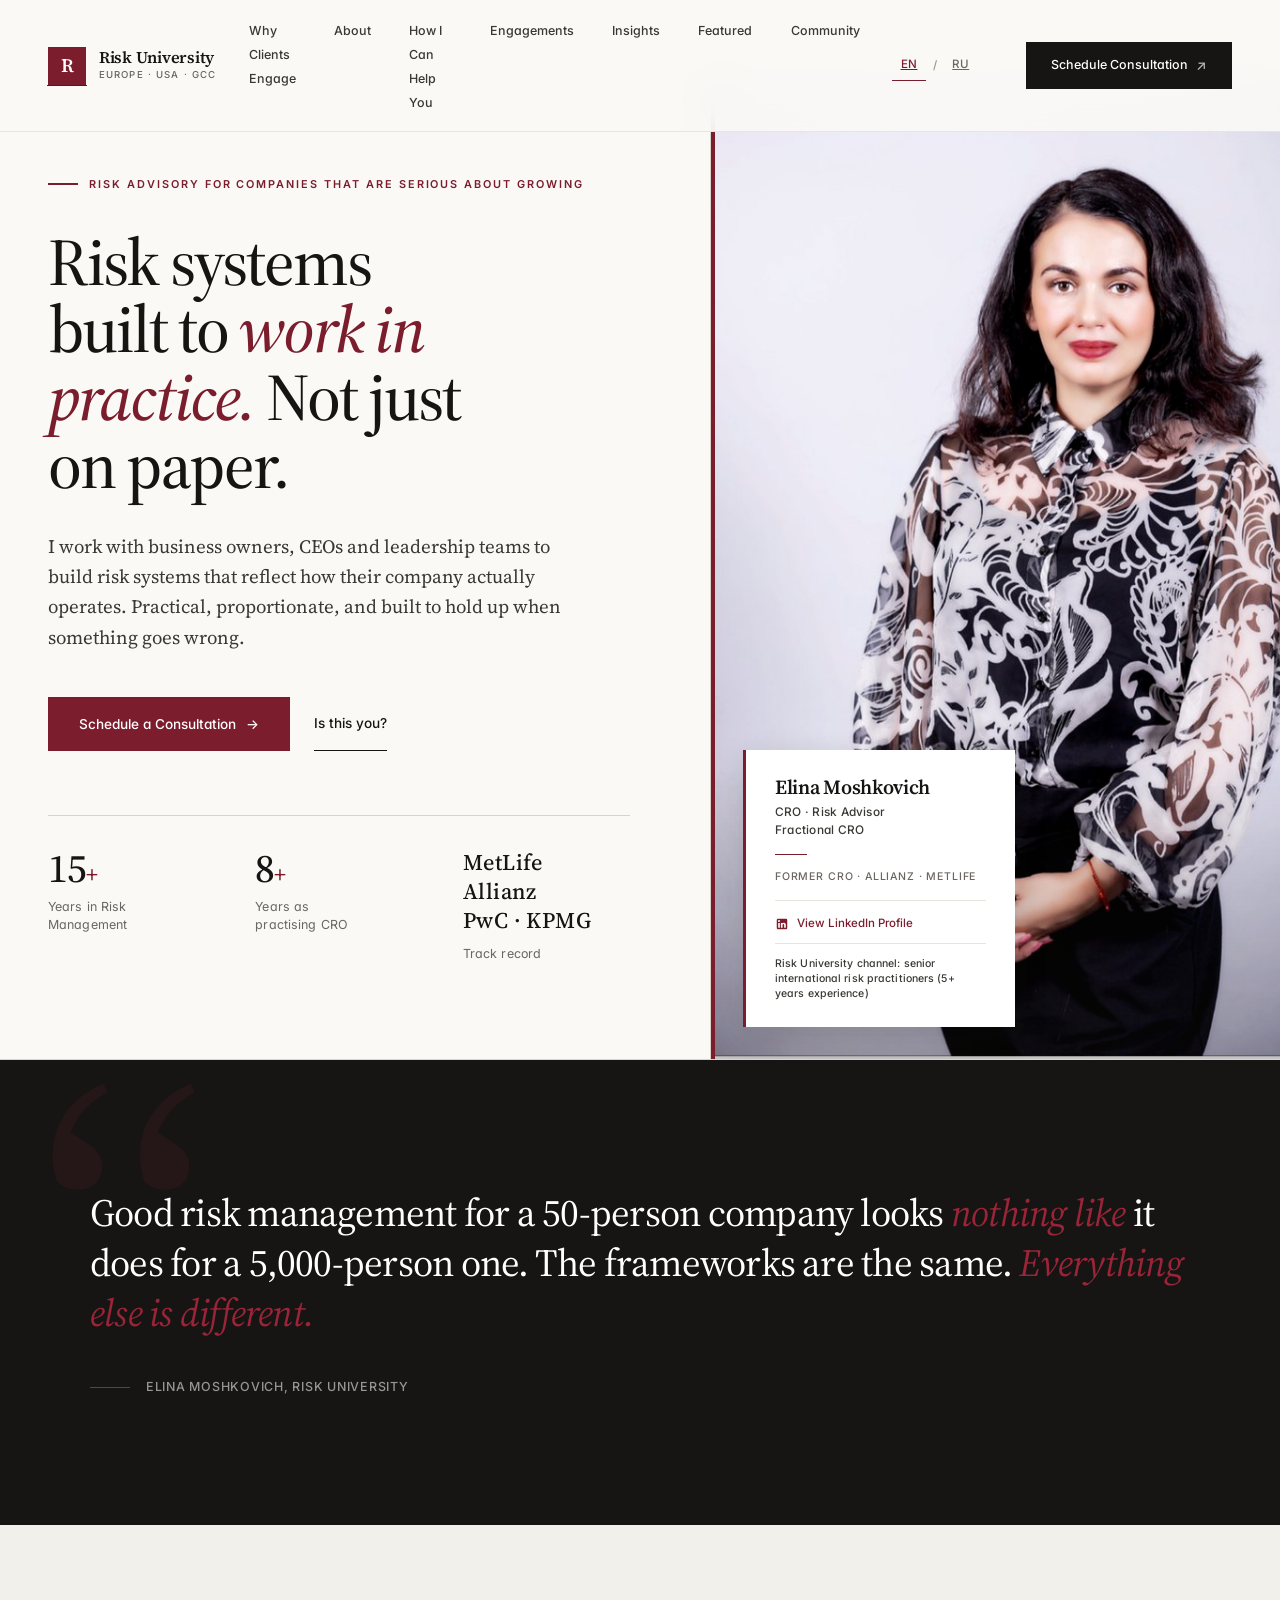
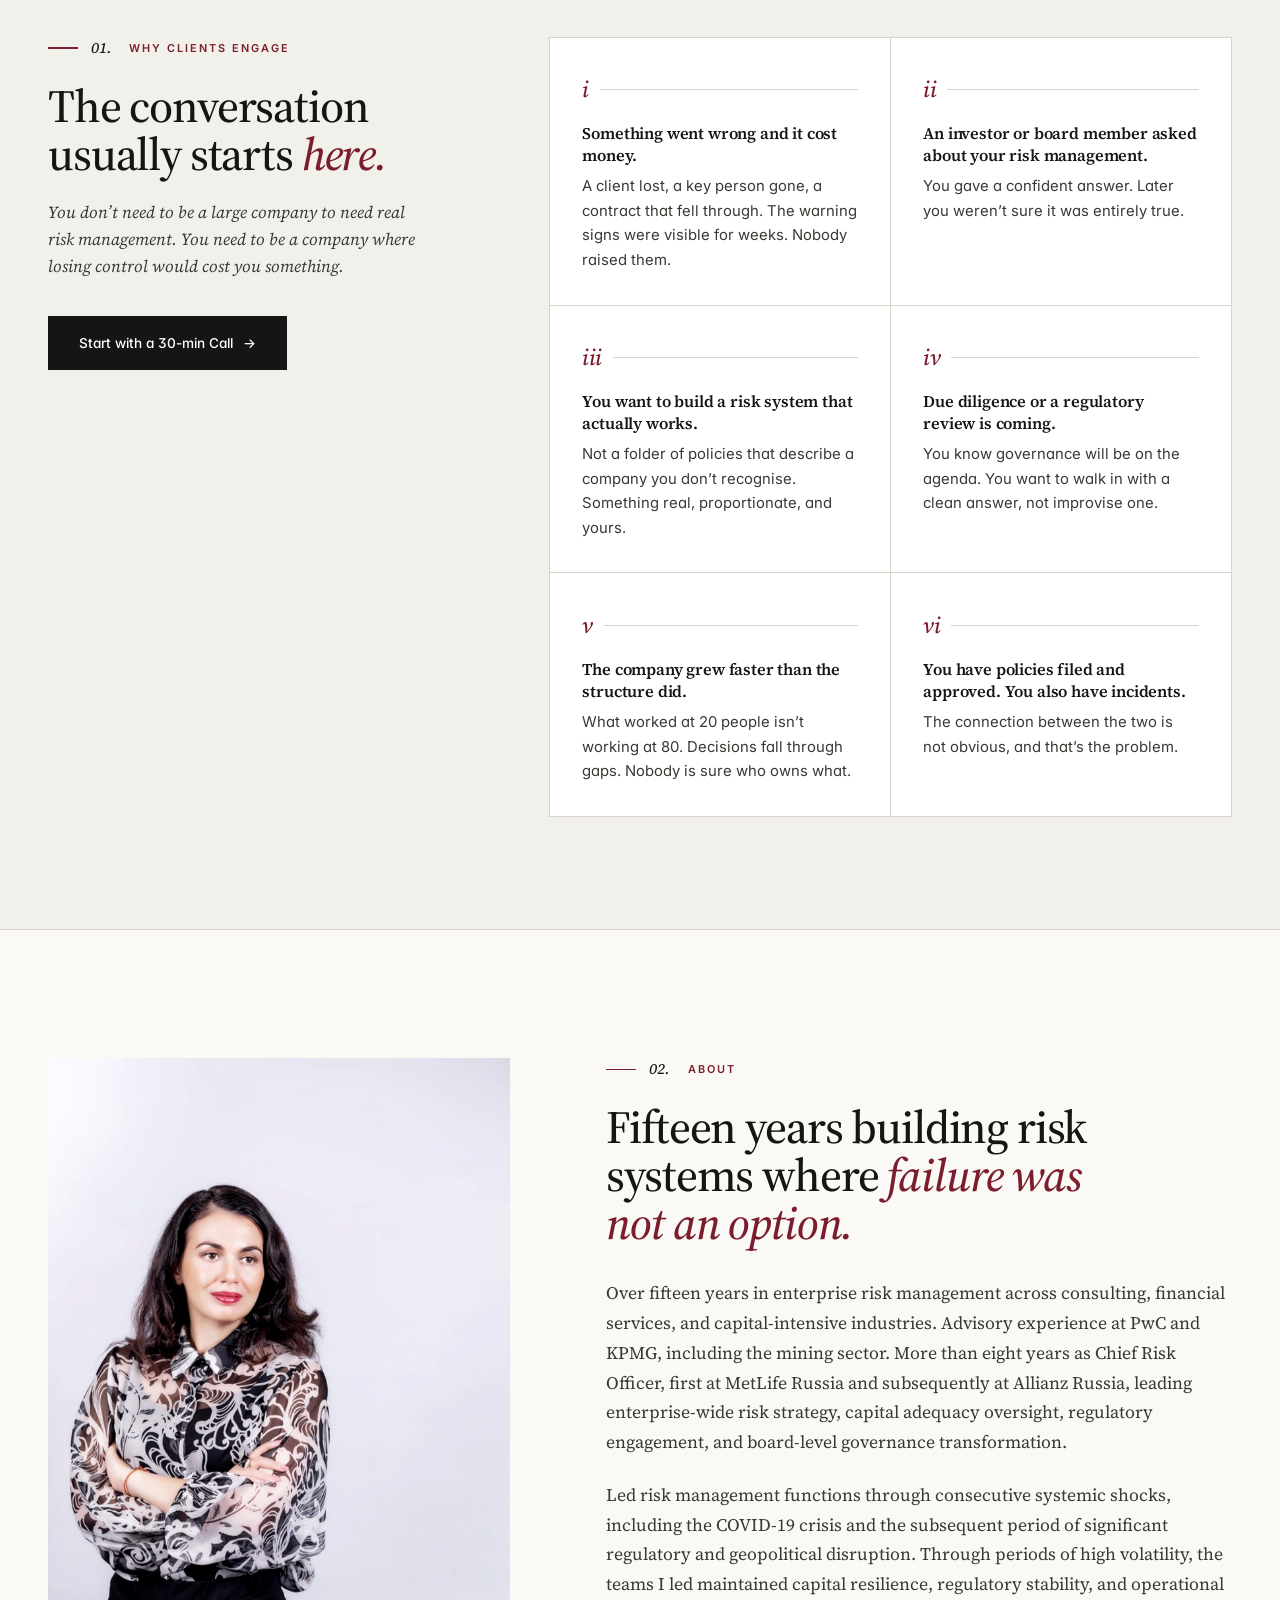
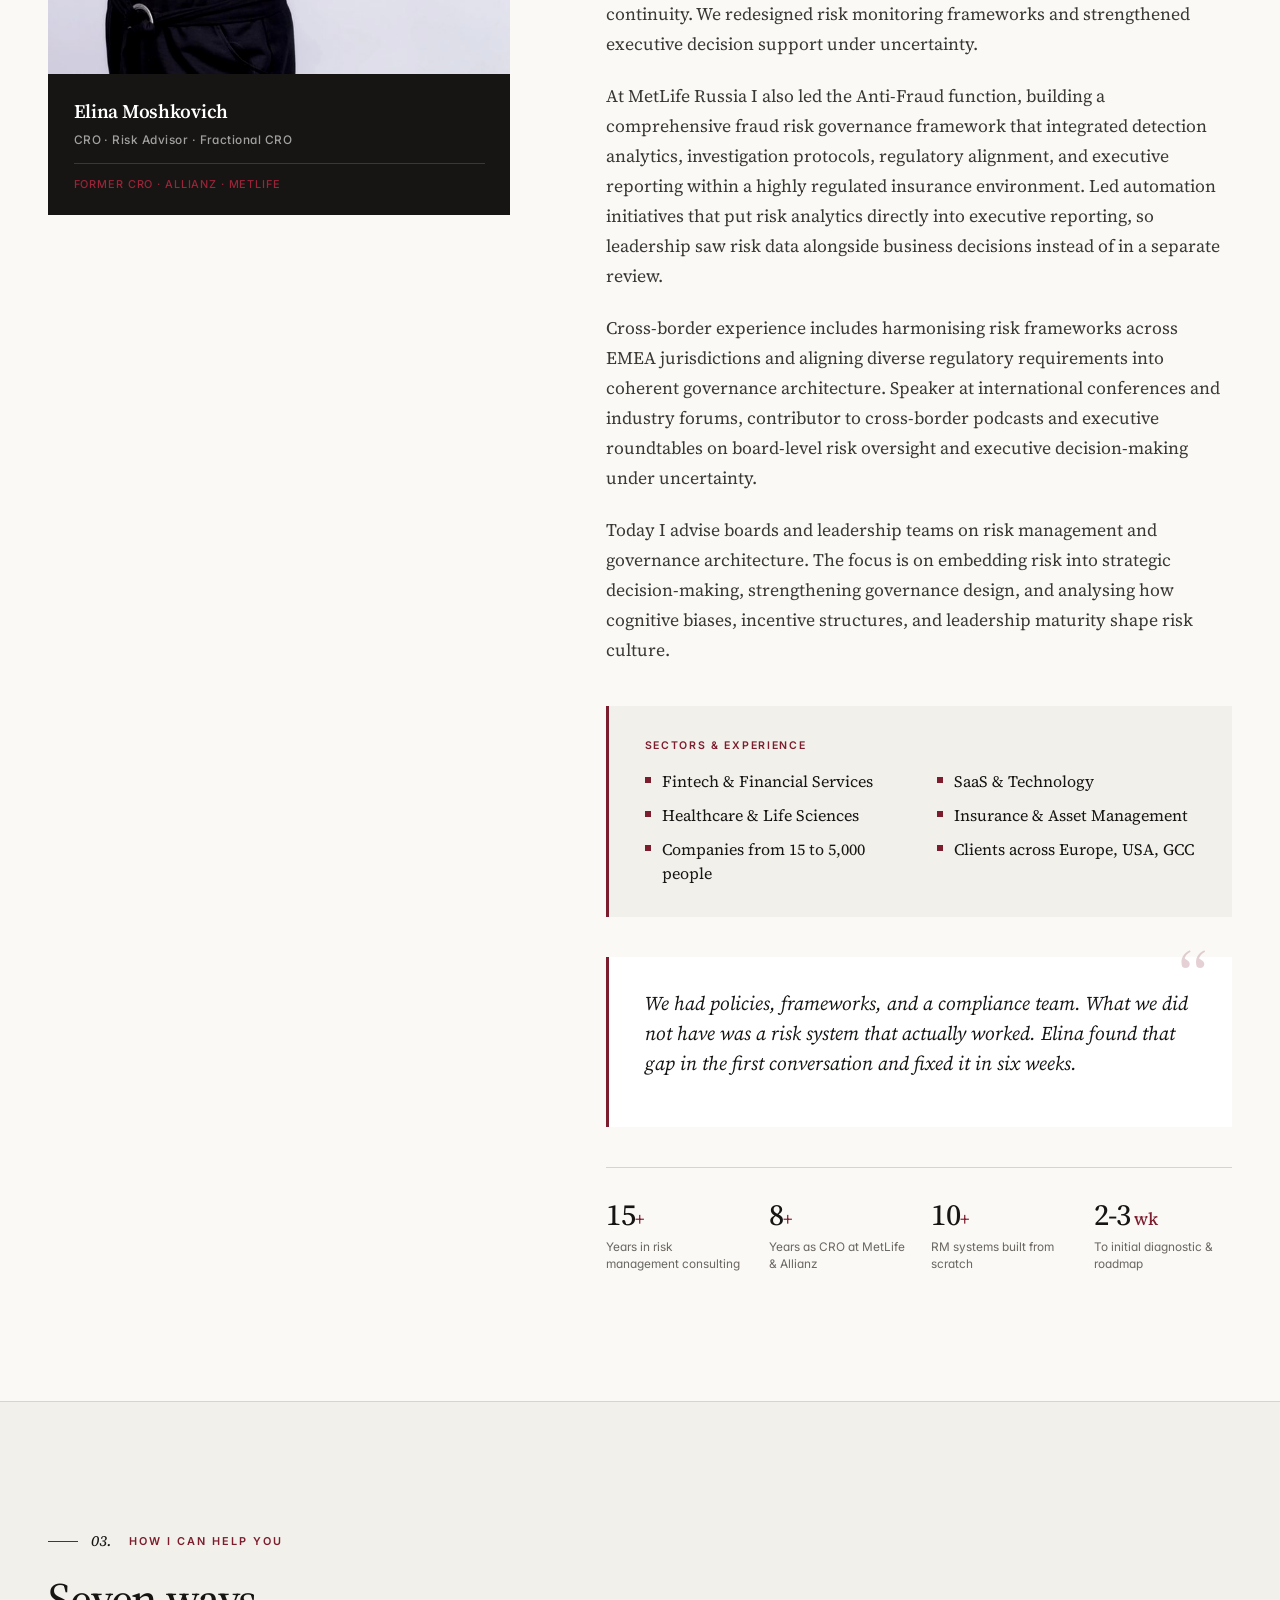
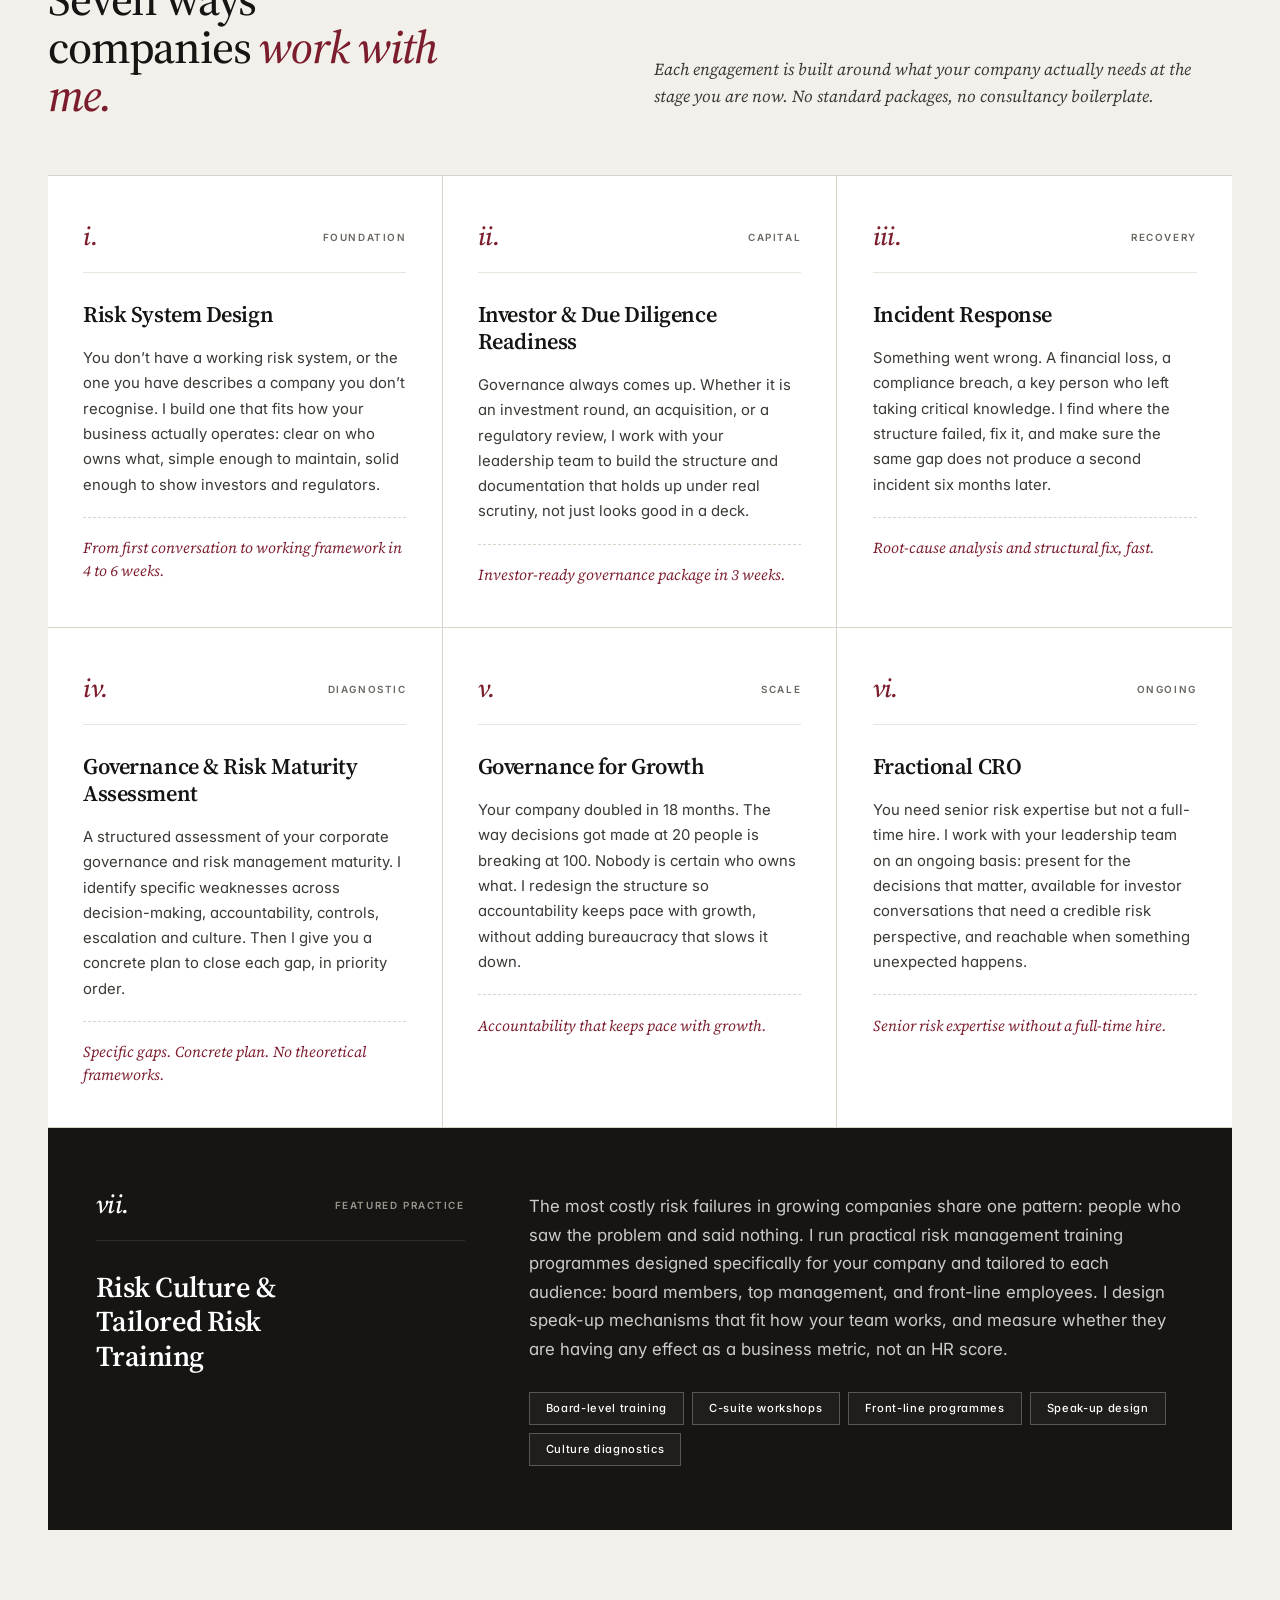
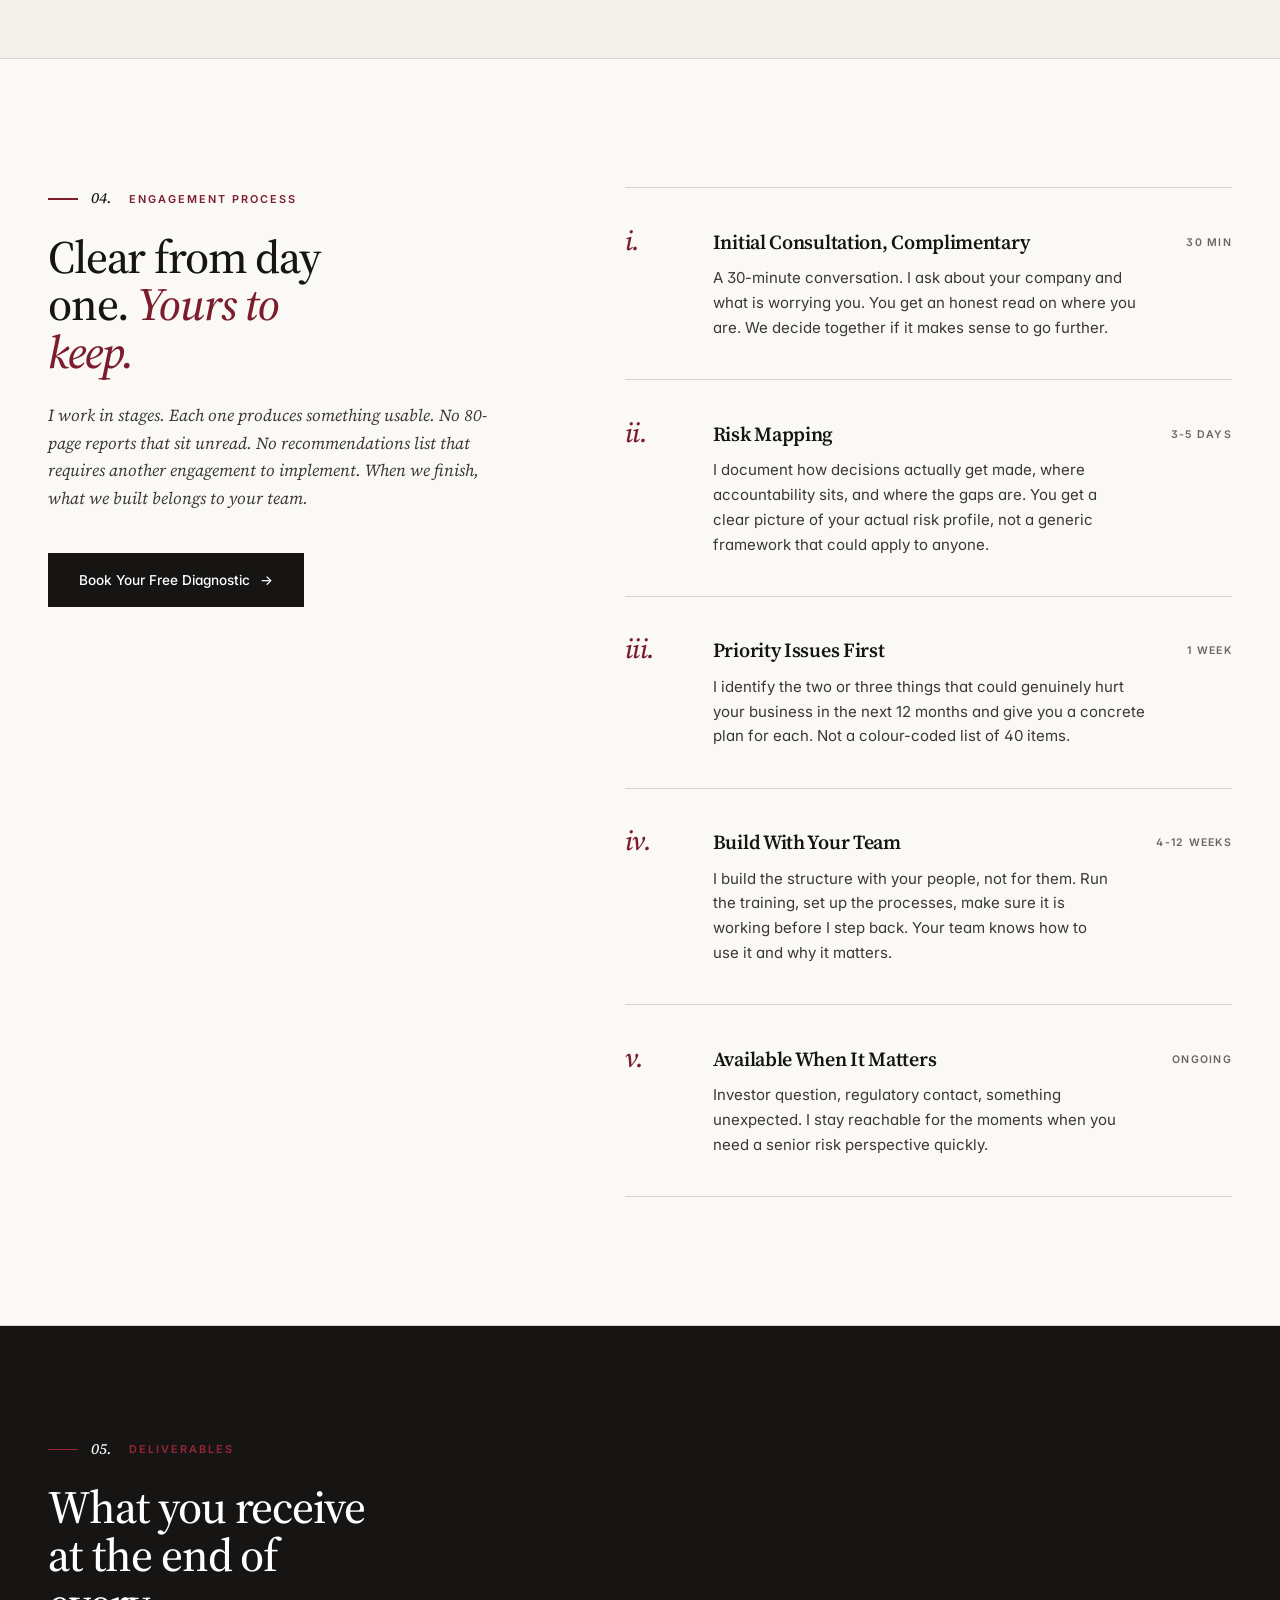
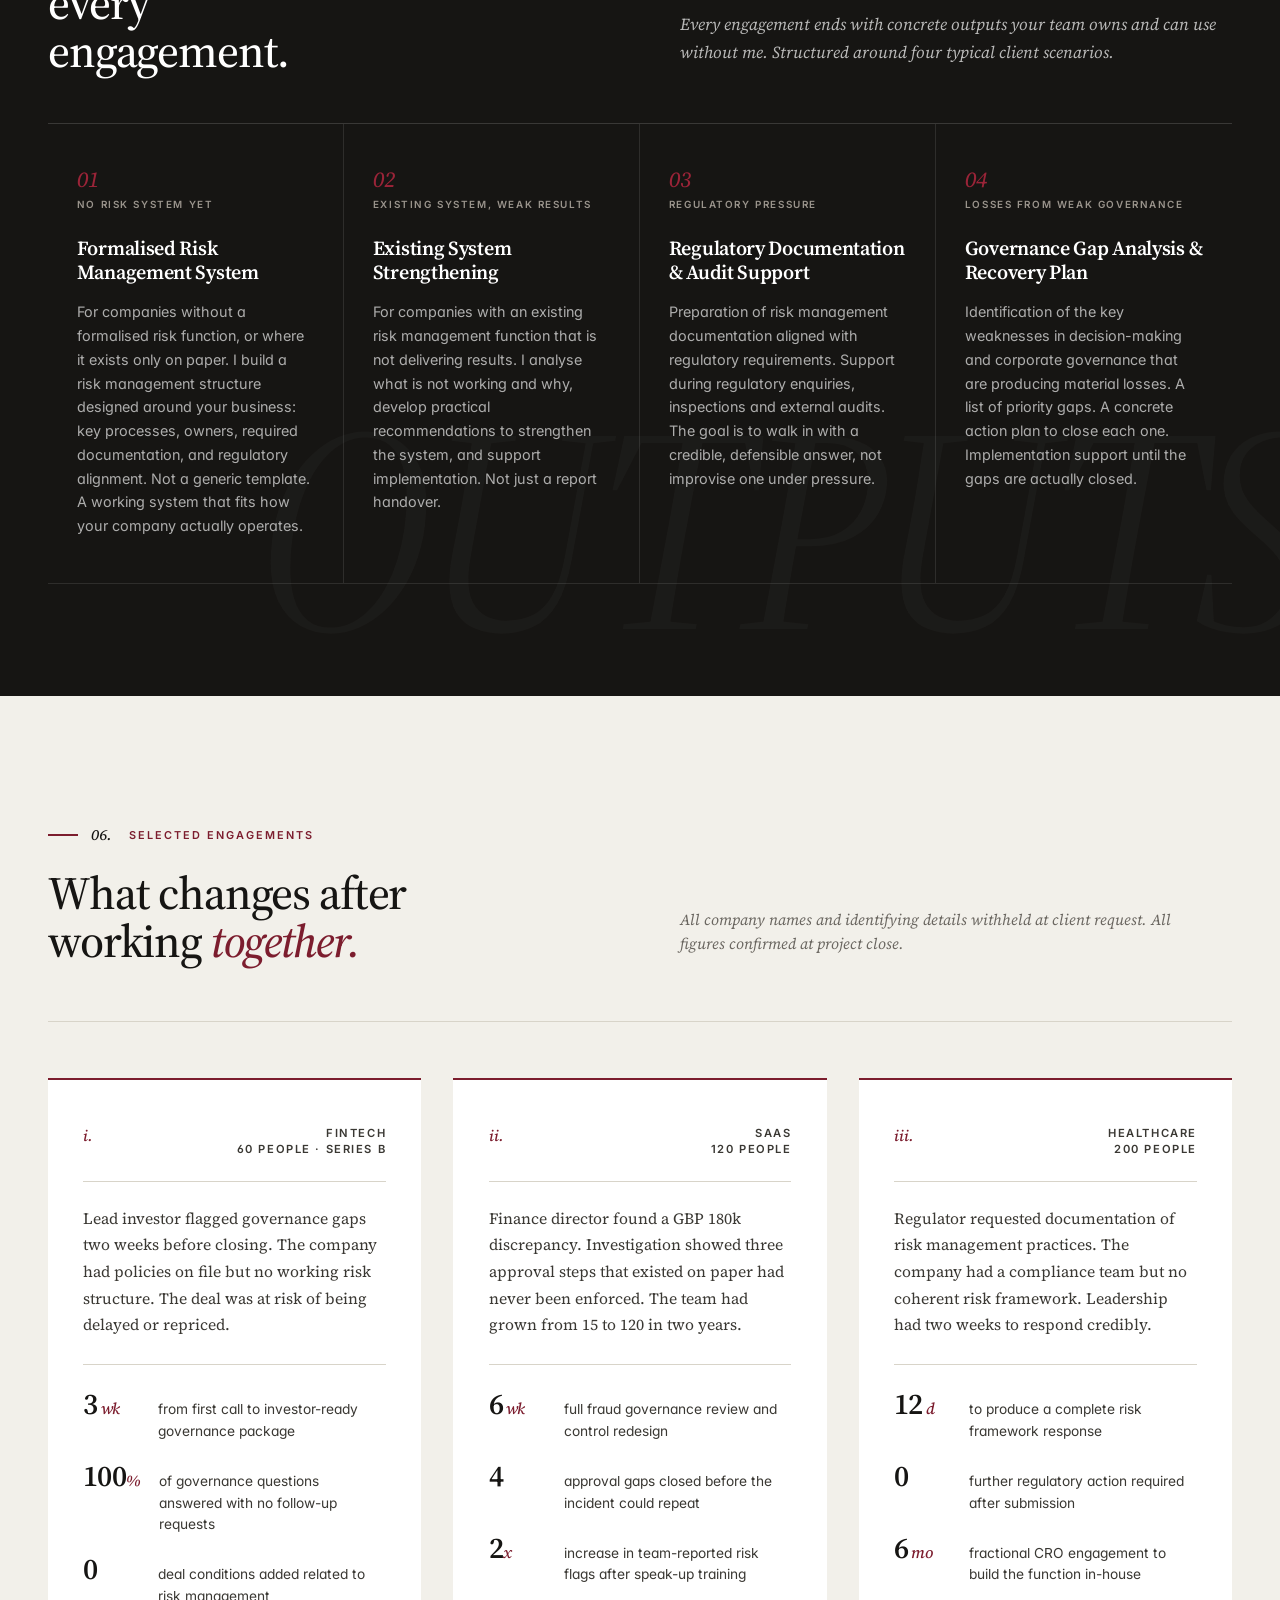
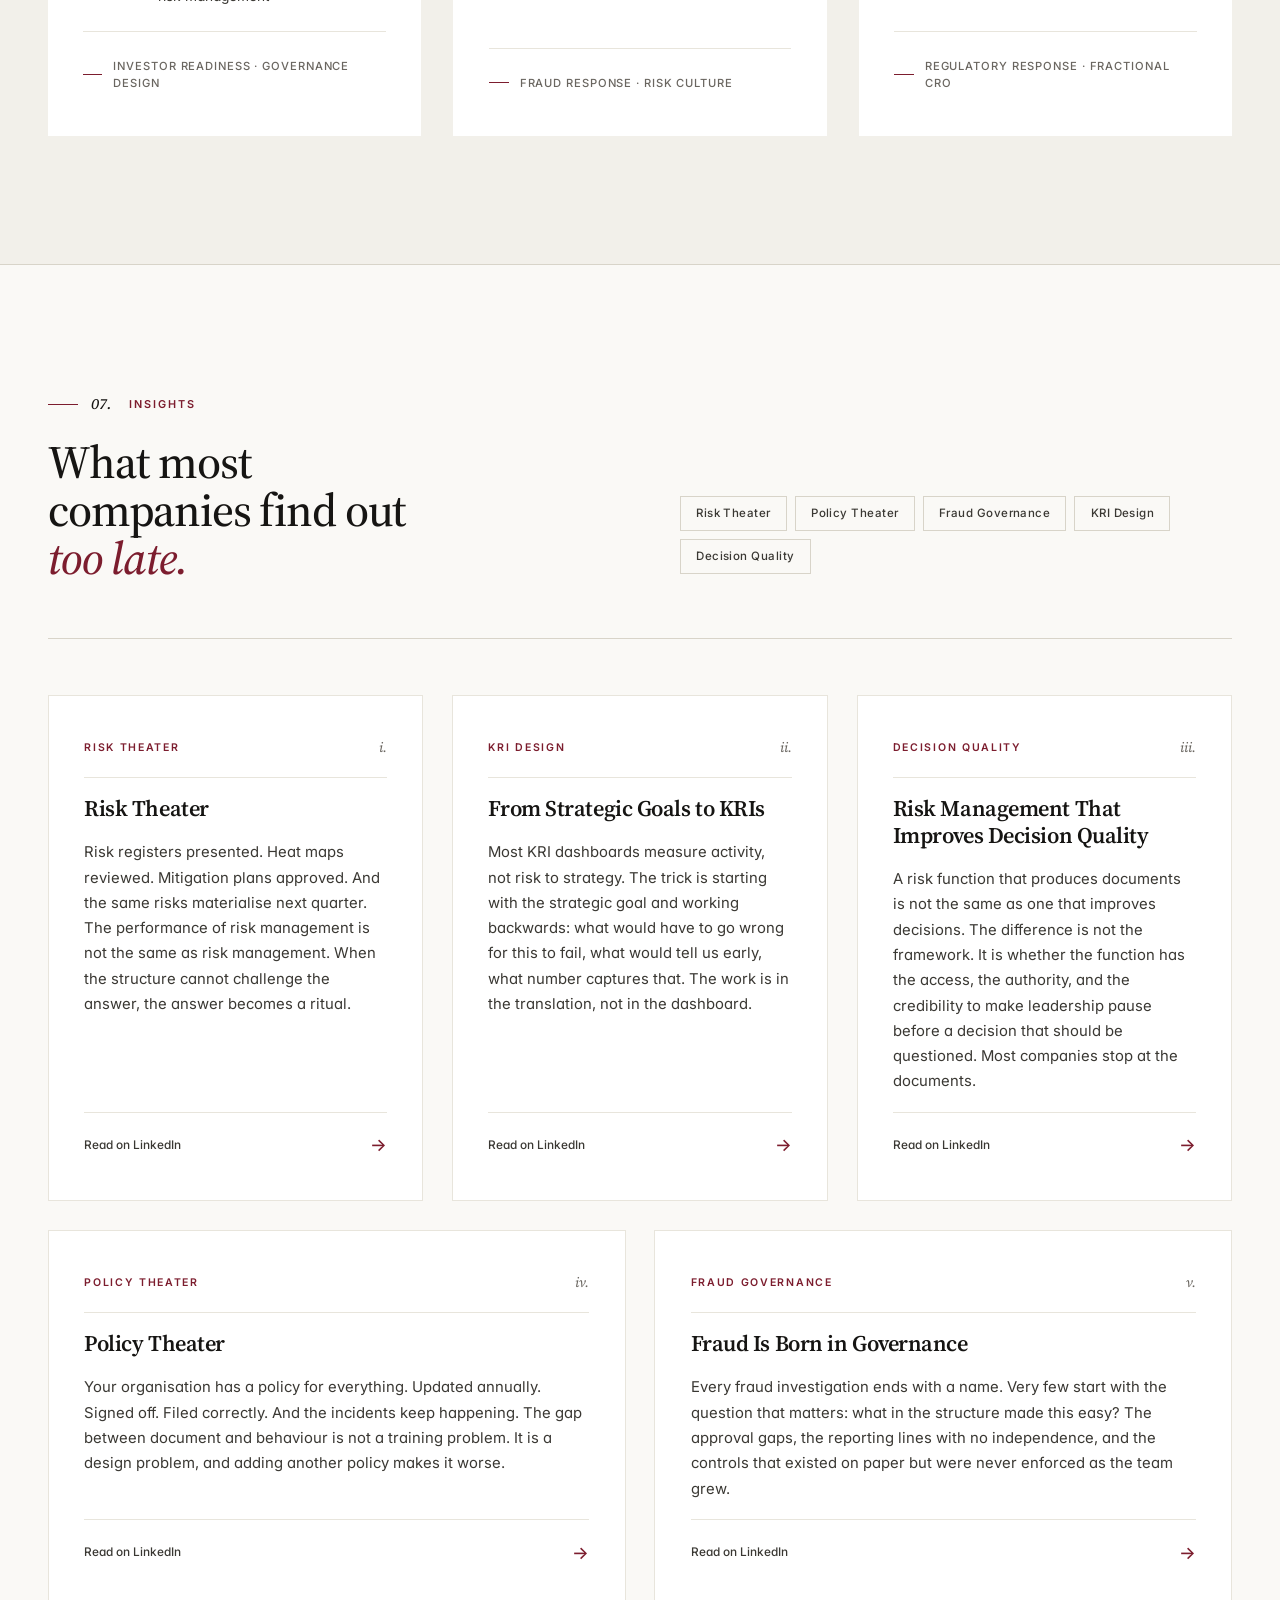
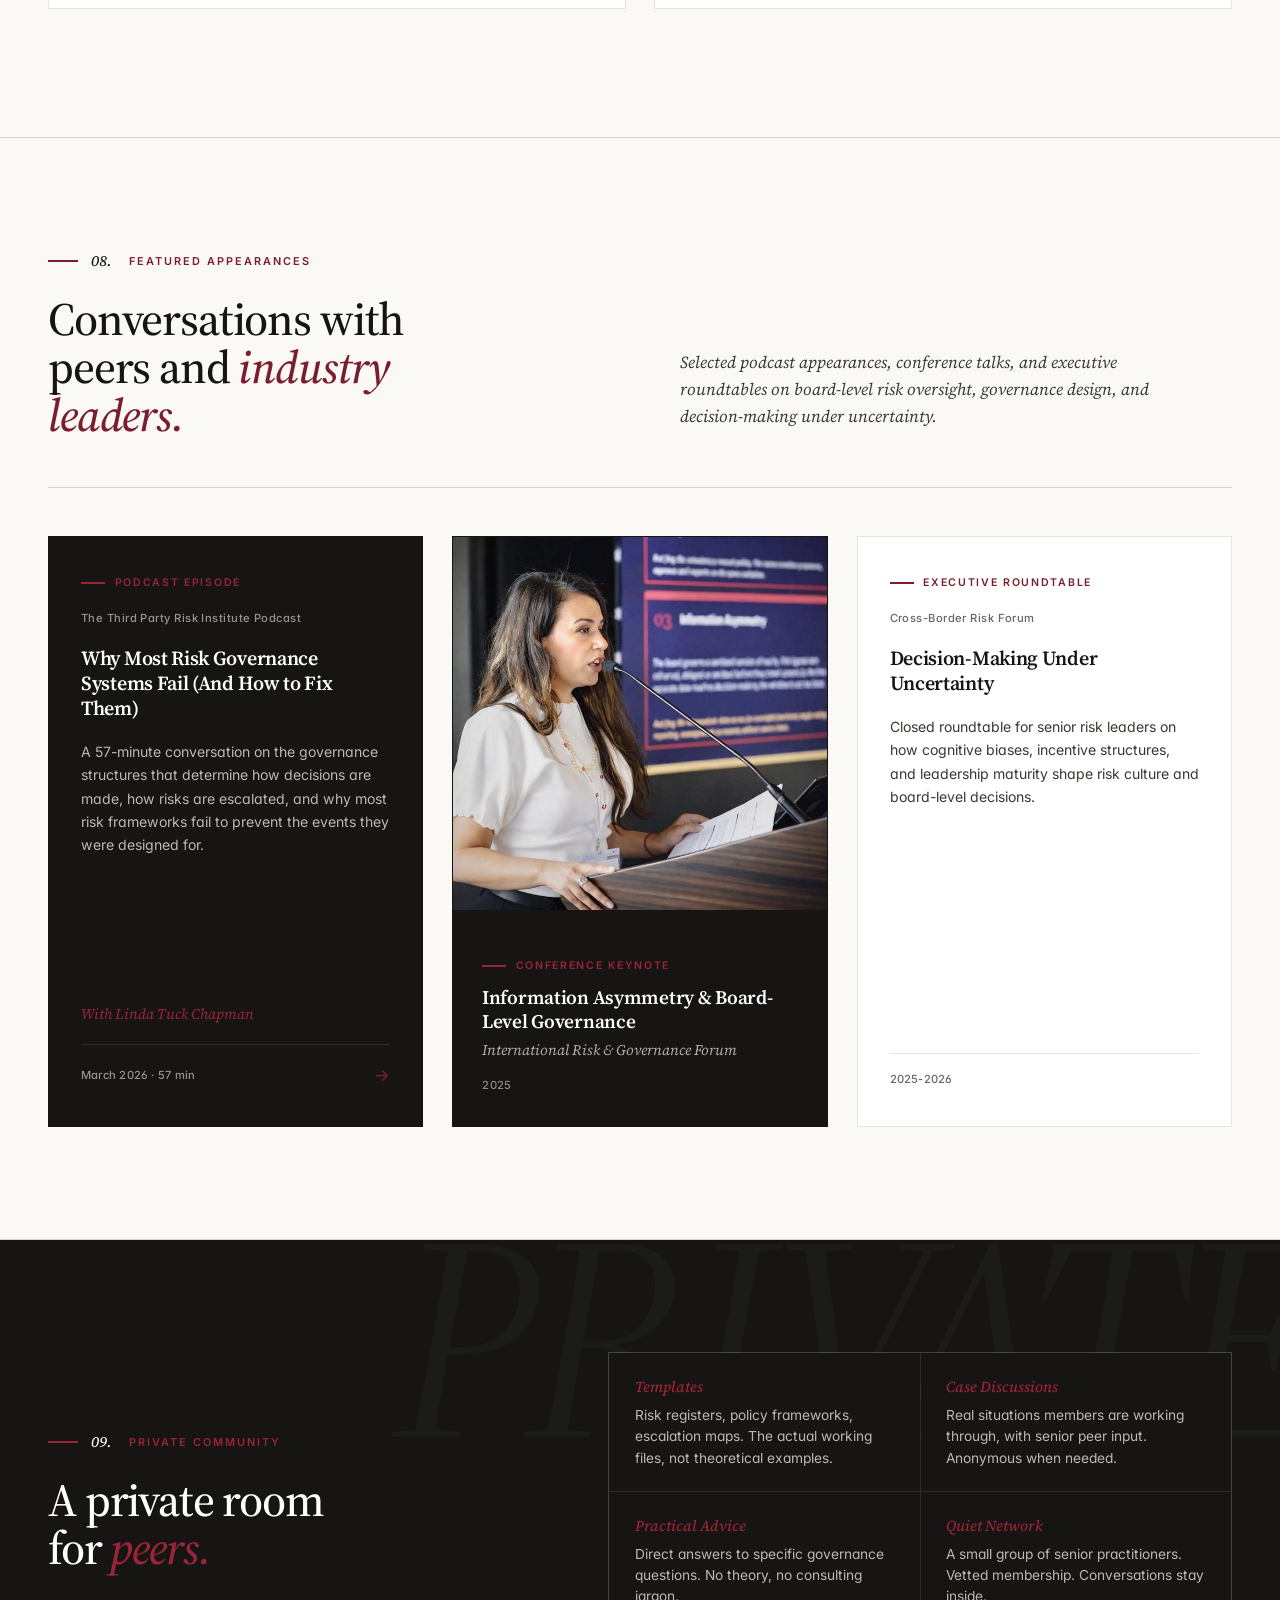
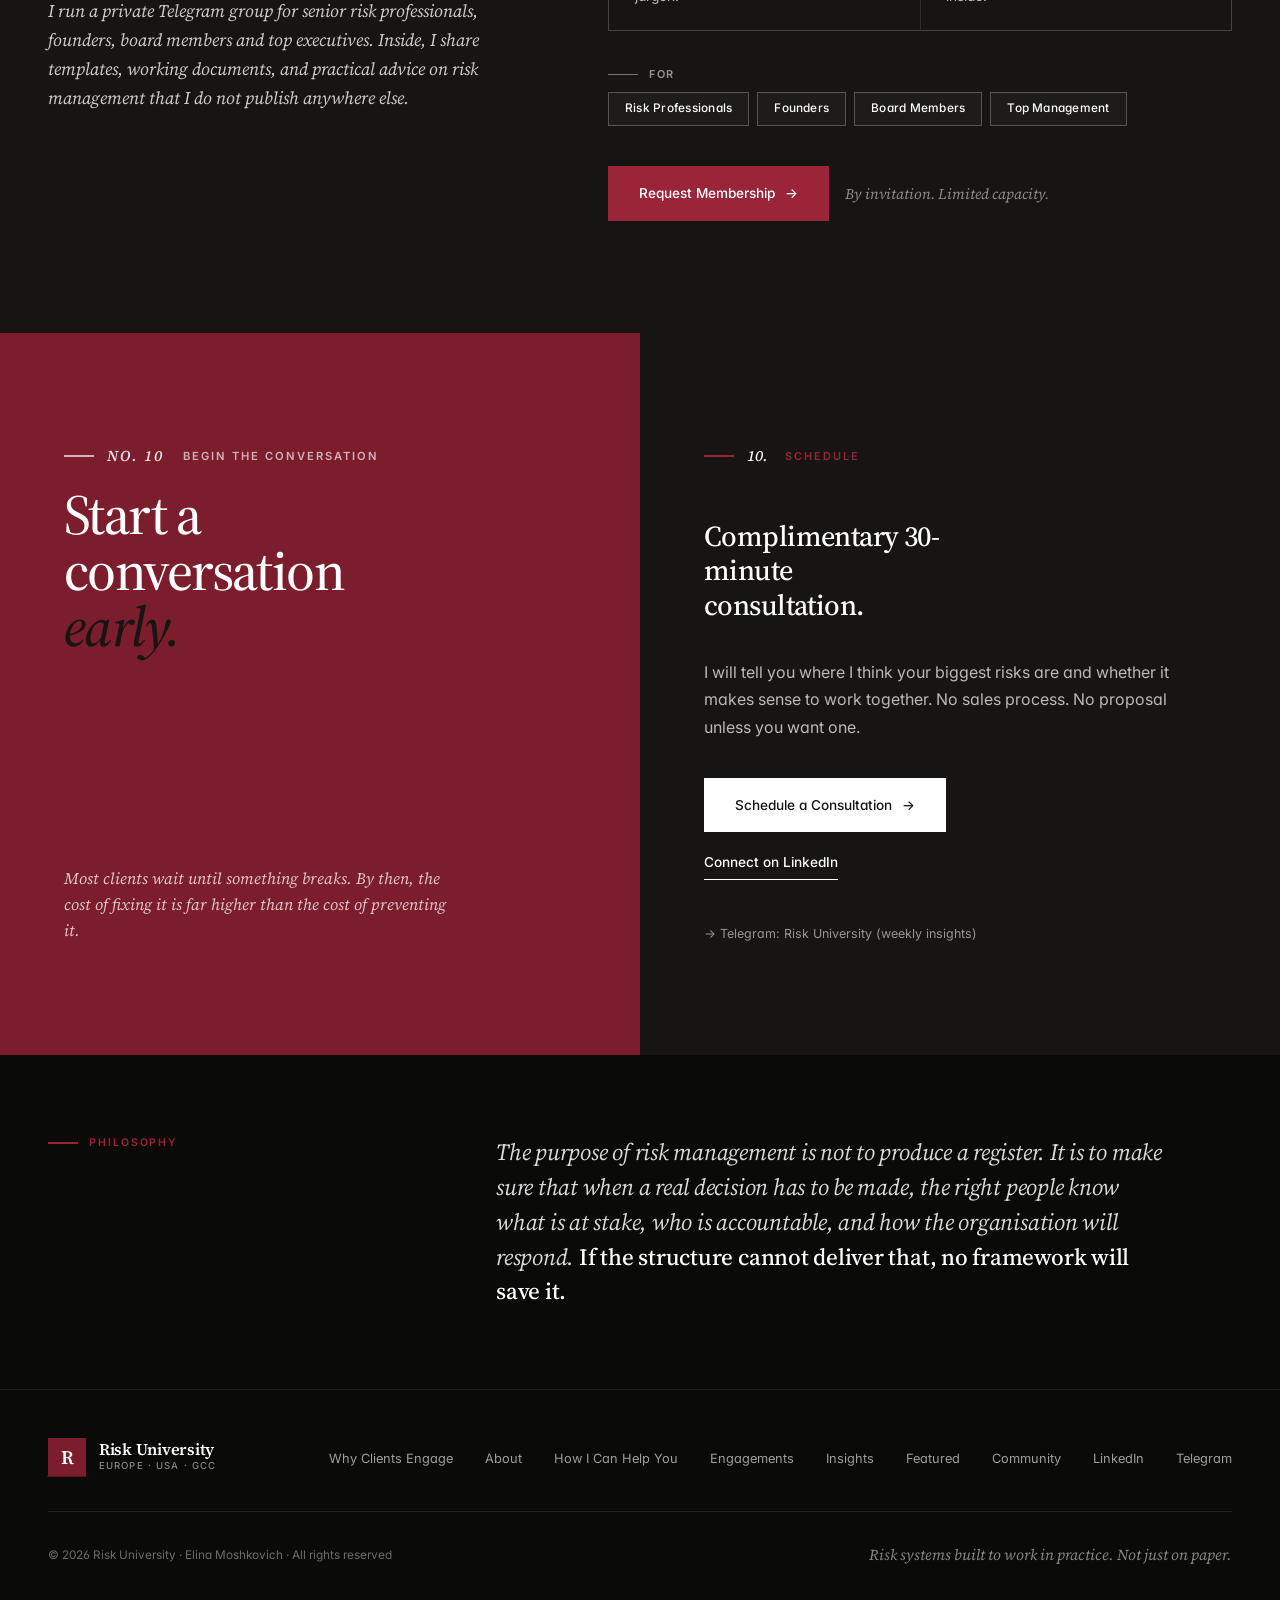
==== commit 09bea17d: "Mobile menu fix and tags in posts implementation" ====
--- a/docs/index.html
+++ b/docs/index.html
@@ -22,7 +22,7 @@
   <a href="#insights" onclick="closeMob()">Insights</a>
   <a href="#media" onclick="closeMob()">Featured Appearances</a>
   <a href="#community" onclick="closeMob()">Community</a>
-  <a href="#contact" onclick="closeMob()" style="color:var(--accent);">Schedule Consultation</a>
+  <a href="https://calendly.com/elina-moshkovich/30min" target="_blank" rel="noopener noreferrer" onclick="closeMob()" style="color:var(--accent);">Schedule Consultation</a>
 </div>
 
 <!-- NAV -->
@@ -45,12 +45,12 @@
       <li><a href="#community">Community</a></li>
     </ul>
     <div class="lang-toggle">
-      <a class="lang-btn active" href="index.html">EN</a>
+      <a class="lang-btn active" href="/">EN</a>
       <span class="lang-sep">/</span>
-      <a class="lang-btn" href="ru.html">RU</a>
-    </div>
-    <a href="#contact" class="nc">Schedule Consultation</a>
-    <button class="ham" onclick="openMob()"><span></span><span></span><span></span></button>
+      <a class="lang-btn" href="/ru.html">RU</a>
+    </div>
+    <a href="https://calendly.com/elina-moshkovich/30min" target="_blank" rel="noopener noreferrer" class="nc">Schedule Consultation</a>
+    <button type="button" class="ham" onclick="toggleMob()"><span></span><span></span><span></span></button>
   </div>
 </nav>
 
@@ -60,10 +60,10 @@
     <div class="hero-text">
       
       <div class="hero-eyebrow">Risk Advisory for Companies That Are Serious About Growing</div>
-      <h1>Risk systems built to <span class="acc">work in practice.</span> Not just on paper.</h1>
+      <h1 class="--en">Risk systems built to <span class="acc">work in practice.</span> Not just on paper.</h1>
       <p class="hero-lead">I work with business owners, CEOs and leadership teams to build risk systems that reflect how their company actually operates. Practical, proportionate, and built to hold up when something goes wrong.</p>
       <div class="hero-cta">
-        <a href="#contact" class="btn-primary">Schedule a Consultation</a>
+        <a href="https://calendly.com/elina-moshkovich/30min" target="_blank" rel="noopener noreferrer" class="btn-primary">Schedule a Consultation</a>
         <a href="#triggers" class="btn-text">Is this you?</a>
       </div>
       <div class="hero-stats">
@@ -107,7 +107,7 @@
         <div class="eyebrow"><span class="num">01.</span><span>Why Clients Engage</span></div>
         <h2 class="sh">The conversation usually starts <span class="acc">here.</span></h2>
         <p class="trig-sub">You don&rsquo;t need to be a large company to need real risk management. You need to be a company where losing control would cost you something.</p>
-        <a href="#contact" class="btn-primary">Start with a 30-min Call</a>
+        <a href="https://calendly.com/elina-moshkovich/30min" target="_blank" rel="noopener noreferrer" class="btn-primary">Start with a 30-min Call</a>
       </div>
       <div class="trig-list">
         <div class="trig-item"><div class="trig-n">i</div><div class="trig-t"><strong>Something went wrong and it cost money.</strong><span>A client lost, a key person gone, a contract that fell through. The warning signs were visible for weeks. Nobody raised them.</span></div></div>
@@ -253,7 +253,7 @@
         <div class="eyebrow"><span class="num">04.</span><span>Engagement Process</span></div>
         <h2 class="sh">Clear from day one. <span class="acc">Yours to keep.</span></h2>
         <p class="method-body">I work in stages. Each one produces something usable. No 80-page reports that sit unread. No recommendations list that requires another engagement to implement. When we finish, what we built belongs to your team.</p>
-        <a href="#contact" class="btn-primary">Book Your Free Diagnostic</a>
+        <a href="https://calendly.com/elina-moshkovich/30min" target="_blank" rel="noopener noreferrer" class="btn-primary">Book Your Free Diagnostic</a>
       </div>
       <div class="method-r">
         <div class="steps">
@@ -409,55 +409,54 @@
         <div class="eyebrow"><span class="num">07.</span><span>Insights</span></div>
         <h2 class="sh">What most companies find out <span class="acc">too late.</span></h2>
       </div>
-      <div class="tags-row">
-        <span class="tag on">Risk Theater</span>
-        <span class="tag on">Policy Theater</span>
-        <span class="tag">Fraud Governance</span>
-        <span class="tag">Risk Culture</span>
-        <span class="tag">Investor Readiness</span>
-        <span class="tag">Escalation Design</span>
+      <div class="tags-row" role="group" aria-label="Filter insights by topic">
+        <button type="button" class="tag ins-tag" data-tag="risk-theater" aria-pressed="false">Risk Theater</button>
+        <button type="button" class="tag ins-tag" data-tag="policy-theater" aria-pressed="false">Policy Theater</button>
+        <button type="button" class="tag ins-tag" data-tag="fraud-governance" aria-pressed="false">Fraud Governance</button>
+        <button type="button" class="tag ins-tag" data-tag="kri-design" aria-pressed="false">KRI Design</button>
+        <button type="button" class="tag ins-tag" data-tag="decision-quality" aria-pressed="false">Decision Quality</button>
       </div>
     </div>
     <div class="posts">
-      <a href="https://www.linkedin.com/posts/elina-moshkovich-41397115_governance-boardeffectiveness-riskmanagement-share-7419806316895895553-YcZz" target="_blank" class="post">
+      <a href="https://www.linkedin.com/posts/elina-moshkovich-41397115_governance-boardeffectiveness-riskmanagement-share-7419806316895895553-YcZz" target="_blank" rel="noopener noreferrer" class="post" data-tags="risk-theater">
         <div class="pc-head">
-          <div class="pc">Risk Theater</div>
+          <div class="pc"><span>Risk Theater</span></div>
           <div class="p-num">i.</div>
         </div>
         <div class="pt">Risk Theater</div>
         <div class="px">Risk registers presented. Heat maps reviewed. Mitigation plans approved. And the same risks materialise next quarter. The performance of risk management is not the same as risk management. When the structure cannot challenge the answer, the answer becomes a ritual.</div>
         <div class="pf"><span>Read on LinkedIn</span><span class="pa">&rarr;</span></div>
       </a>
-      <a href="https://www.linkedin.com/posts/elina-moshkovich-41397115_riskmanagement-governance-cro-share-7452290477904691201-qJ_m" target="_blank" class="post">
+      <a href="https://www.linkedin.com/posts/elina-moshkovich-41397115_riskmanagement-governance-cro-share-7452290477904691201-qJ_m" target="_blank" rel="noopener noreferrer" class="post" data-tags="kri-design">
         <div class="pc-head">
-          <div class="pc">KRI Design</div>
+          <div class="pc"><span>KRI Design</span></div>
           <div class="p-num">ii.</div>
         </div>
         <div class="pt">From Strategic Goals to KRIs</div>
         <div class="px">Most KRI dashboards measure activity, not risk to strategy. The trick is starting with the strategic goal and working backwards: what would have to go wrong for this to fail, what would tell us early, what number captures that. The work is in the translation, not in the dashboard.</div>
         <div class="pf"><span>Read on LinkedIn</span><span class="pa">&rarr;</span></div>
       </a>
-      <a href="https://www.linkedin.com/posts/elina-moshkovich-41397115_riskmanagement-rm2-governance-share-7454169487253135361--UuZ" target="_blank" class="post">
+      <a href="https://www.linkedin.com/posts/elina-moshkovich-41397115_riskmanagement-rm2-governance-share-7454169487253135361--UuZ" target="_blank" rel="noopener noreferrer" class="post" data-tags="decision-quality">
         <div class="pc-head">
-          <div class="pc">Decision Quality</div>
+          <div class="pc"><span>Decision Quality</span></div>
           <div class="p-num">iii.</div>
         </div>
         <div class="pt">Risk Management That Improves Decision Quality</div>
         <div class="px">A risk function that produces documents is not the same as one that improves decisions. The difference is not the framework. It is whether the function has the access, the authority, and the credibility to make leadership pause before a decision that should be questioned. Most companies stop at the documents.</div>
         <div class="pf"><span>Read on LinkedIn</span><span class="pa">&rarr;</span></div>
       </a>
-      <a href="https://www.linkedin.com/posts/elina-moshkovich-41397115_riskmanagement-cro-riskculture-share-7429852234730852352-Y9F3" target="_blank" class="post">
+      <a href="https://www.linkedin.com/posts/elina-moshkovich-41397115_riskmanagement-cro-riskculture-share-7429852234730852352-Y9F3" target="_blank" rel="noopener noreferrer" class="post" data-tags="policy-theater">
         <div class="pc-head">
-          <div class="pc">Policy Theater</div>
+          <div class="pc"><span>Policy Theater</span></div>
           <div class="p-num">iv.</div>
         </div>
         <div class="pt">Policy Theater</div>
         <div class="px">Your organisation has a policy for everything. Updated annually. Signed off. Filed correctly. And the incidents keep happening. The gap between document and behaviour is not a training problem. It is a design problem, and adding another policy makes it worse.</div>
         <div class="pf"><span>Read on LinkedIn</span><span class="pa">&rarr;</span></div>
       </a>
-      <a href="https://www.linkedin.com/posts/elina-moshkovich-41397115_fraud-is-born-in-governance-ugcPost-7445429119082967040-hWhb" target="_blank" class="post">
+      <a href="https://www.linkedin.com/posts/elina-moshkovich-41397115_fraud-is-born-in-governance-ugcPost-7445429119082967040-hWhb" target="_blank" rel="noopener noreferrer" class="post" data-tags="fraud-governance">
         <div class="pc-head">
-          <div class="pc">Fraud Governance</div>
+          <div class="pc"><span>Fraud Governance</span></div>
           <div class="p-num">v.</div>
         </div>
         <div class="pt">Fraud Is Born in Governance</div>
@@ -476,7 +475,7 @@
     <div class="media-hd">
       <div>
         <div class="eyebrow"><span class="num">08.</span><span>Featured Appearances</span></div>
-        <h2 class="sh">Conversations with peers and <span class="acc">industry leaders.</span></h2>
+        <h2 class="sh --en">Conversations with peers and <span class="acc">industry leaders.</span></h2>
       </div>
       <p class="media-intro">Selected podcast appearances, conference talks, and executive roundtables on board-level risk oversight, governance design, and decision-making under uncertainty.</p>
     </div>
@@ -524,7 +523,7 @@
   <div class="community-inner">
     <div class="community-l">
       <div class="eyebrow"><span class="num">09.</span><span>Private Community</span></div>
-      <h2 class="sh">A private room for <span class="acc">peers.</span></h2>
+      <h2 class="sh --en">A private room for <span class="acc">peers.</span></h2>
       <p class="community-text">I run a private Telegram group for senior risk professionals, founders, board members and top executives. Inside, I share templates, working documents, and practical advice on risk management that I do not publish anywhere else.</p>
     </div>
     <div class="community-r">
@@ -575,7 +574,7 @@
     <h3>Complimentary 30-minute consultation.</h3>
     <p class="cta-sub">I will tell you where I think your biggest risks are and whether it makes sense to work together. No sales process. No proposal unless you want one.</p>
     <div class="cta-actions">
-      <a href="mailto:Elina.Moshkovich@gmail.com" class="btn-light">Schedule a Consultation</a>
+      <a href="https://calendly.com/elina-moshkovich/30min" target="_blank" rel="noopener noreferrer" class="btn-light">Schedule a Consultation</a>
       <a href="https://www.linkedin.com/in/elina-moshkovich-41397115" target="_blank" class="btn-light-text">Connect on LinkedIn</a>
     </div>
     <a href="https://t.me/riskuniversity" target="_blank" class="tg-link">&#x2192; Telegram: Risk University (weekly insights)</a>
@@ -621,9 +620,9 @@
 </footer>
 
 <script>
-function openMob(){document.getElementById('mobMenu').classList.add('open');}
-function closeMob(){document.getElementById('mobMenu').classList.remove('open');}
-document.getElementById('mobClose').onclick=closeMob;
+function toggleMob(){var m=document.getElementById('mobMenu');if(m)m.classList.toggle('open');}
+function closeMob(){var m=document.getElementById('mobMenu');if(m)m.classList.remove('open');}
+(function(){var c=document.getElementById('mobClose');if(c)c.onclick=closeMob;})();
 
 // Subtle reveal on scroll
 const observer = new IntersectionObserver((entries) => {
@@ -641,6 +640,47 @@
   el.style.transition = 'opacity 0.6s ease ' + (i * 0.04) + 's, transform 0.6s ease ' + (i * 0.04) + 's';
   observer.observe(el);
 });
+
+(function initInsightsTags() {
+  var section = document.getElementById('insights');
+  if (!section) return;
+  var posts = section.querySelectorAll('.posts a.post[data-tags]');
+  if (!posts.length) return;
+
+  function activeTags() {
+    var ids = [];
+    section.querySelectorAll('button.ins-tag[data-tag].on').forEach(function (b) {
+      ids.push(b.getAttribute('data-tag'));
+    });
+    return ids;
+  }
+
+  function applyFilter() {
+    var sel = activeTags();
+    posts.forEach(function (post) {
+      if (!sel.length) {
+        post.classList.remove('ins-filter-hidden');
+        return;
+      }
+      var raw = post.getAttribute('data-tags') || '';
+      var tags = raw.split(/\s+/).filter(Boolean);
+      var show = sel.some(function (t) { return tags.indexOf(t) !== -1; });
+      if (show) post.classList.remove('ins-filter-hidden');
+      else post.classList.add('ins-filter-hidden');
+    });
+  }
+
+  section.addEventListener('click', function (ev) {
+    var btn = ev.target.closest('button.ins-tag[data-tag]');
+    if (!btn || !section.contains(btn)) return;
+    ev.preventDefault();
+    btn.classList.toggle('on');
+    btn.setAttribute('aria-pressed', btn.classList.contains('on') ? 'true' : 'false');
+    applyFilter();
+  });
+
+  applyFilter();
+})();
 </script>
 
 
--- a/docs/css/style.css
+++ b/docs/css/style.css
@@ -133,7 +133,7 @@
 .mob-menu.open { display:flex; }
 .mob-menu a {
     font-family:'Source Serif 4', serif;
-    font-size:2rem; font-weight:500;
+    font-size:1.6rem; font-weight:500;
     color:var(--ink); text-decoration:none;
     letter-spacing:-.02em;
 }
@@ -209,6 +209,10 @@
     color:var(--ink);
     margin-bottom:2rem;
     max-width:14ch;
+}
+h1.--ru {
+    max-width:none;
+    font-size:clamp(2.8rem, 5.2vw, 4.6rem);
 }
 h1 .acc {
     color:var(--accent);
@@ -1127,7 +1131,7 @@
     display:flex; gap:.5rem; flex-wrap:wrap;
     padding-bottom:.5rem;
 }
-.tag {
+button.tag {
     font-family:'Inter', sans-serif;
     font-size:.72rem;
     font-weight:500;
@@ -1136,10 +1140,18 @@
     border:1px solid var(--line);
     background:transparent;
     padding:.5rem .95rem;
-    transition:all .15s;
-    cursor:default;
-}
-.tag.on, .tag:hover {
+    transition:color .15s, background .15s, border-color .15s;
+    cursor:pointer;
+    -webkit-appearance:none;
+    appearance:none;
+    margin:0;
+    line-height:inherit;
+}
+button.tag:focus-visible {
+    outline:2px solid var(--accent);
+    outline-offset:2px;
+}
+button.tag.on, button.tag:hover {
     color:var(--paper); background:var(--ink); border-color:var(--ink);
 }
 
@@ -1185,6 +1197,12 @@
     border-bottom:1px solid var(--line-2);
 }
 .pc {
+    display:flex;
+    flex-wrap:wrap;
+    gap:.35rem;
+    align-items:center;
+}
+.pc span {
     font-family:'Inter', sans-serif;
     font-size:.66rem;
     font-weight:600;
@@ -1233,6 +1251,9 @@
 /* Post cards as links */
 a.post { text-decoration:none; color:inherit; }
 a.post:hover { text-decoration:none; }
+.posts a.post.ins-filter-hidden {
+    display:none !important;
+}
 
 
 /* Conference photo card */
@@ -1569,6 +1590,7 @@
 .community .eyebrow::before { background:var(--accent-2); }
 .community .eyebrow .num { color:var(--paper); }
 .community h2 { color:var(--paper); margin:.4rem 0 1.6rem; max-width:14ch; }
+.community h2.--ru { max-width:none; }
 .community h2 .acc { color:var(--accent-2); font-style:italic; }
 .community-text {
     font-family:'Source Serif 4', serif;
@@ -1659,7 +1681,6 @@
     .community { padding:5rem 1.5rem; }
     .community-inner { grid-template-columns:1fr; gap:2.5rem; }
     .community-features { grid-template-columns:1fr; }
-    .lang-toggle { display:none; }
 }
 
 
@@ -1689,6 +1710,7 @@
     margin-bottom:3rem;
 }
 .media-hd h2 { margin:.4rem 0 0; max-width:18ch; }
+.media-hd h2.--ru { max-width:none; }
 .media-intro {
     font-family:'Source Serif 4', serif;
     font-style:italic;
@@ -1812,7 +1834,7 @@
     .hero-meta { left:2.5rem; }
 }
 @media (max-width:960px) {
-    .nav-inner { grid-template-columns:1fr auto; padding:1rem 1.5rem; gap:0; }
+    .nav-inner { grid-template-columns:1fr auto auto; padding:1rem 1.5rem; gap:0; }
     .nl { display:none; }
     .nc { display:none; }
     .ham { display:flex; }
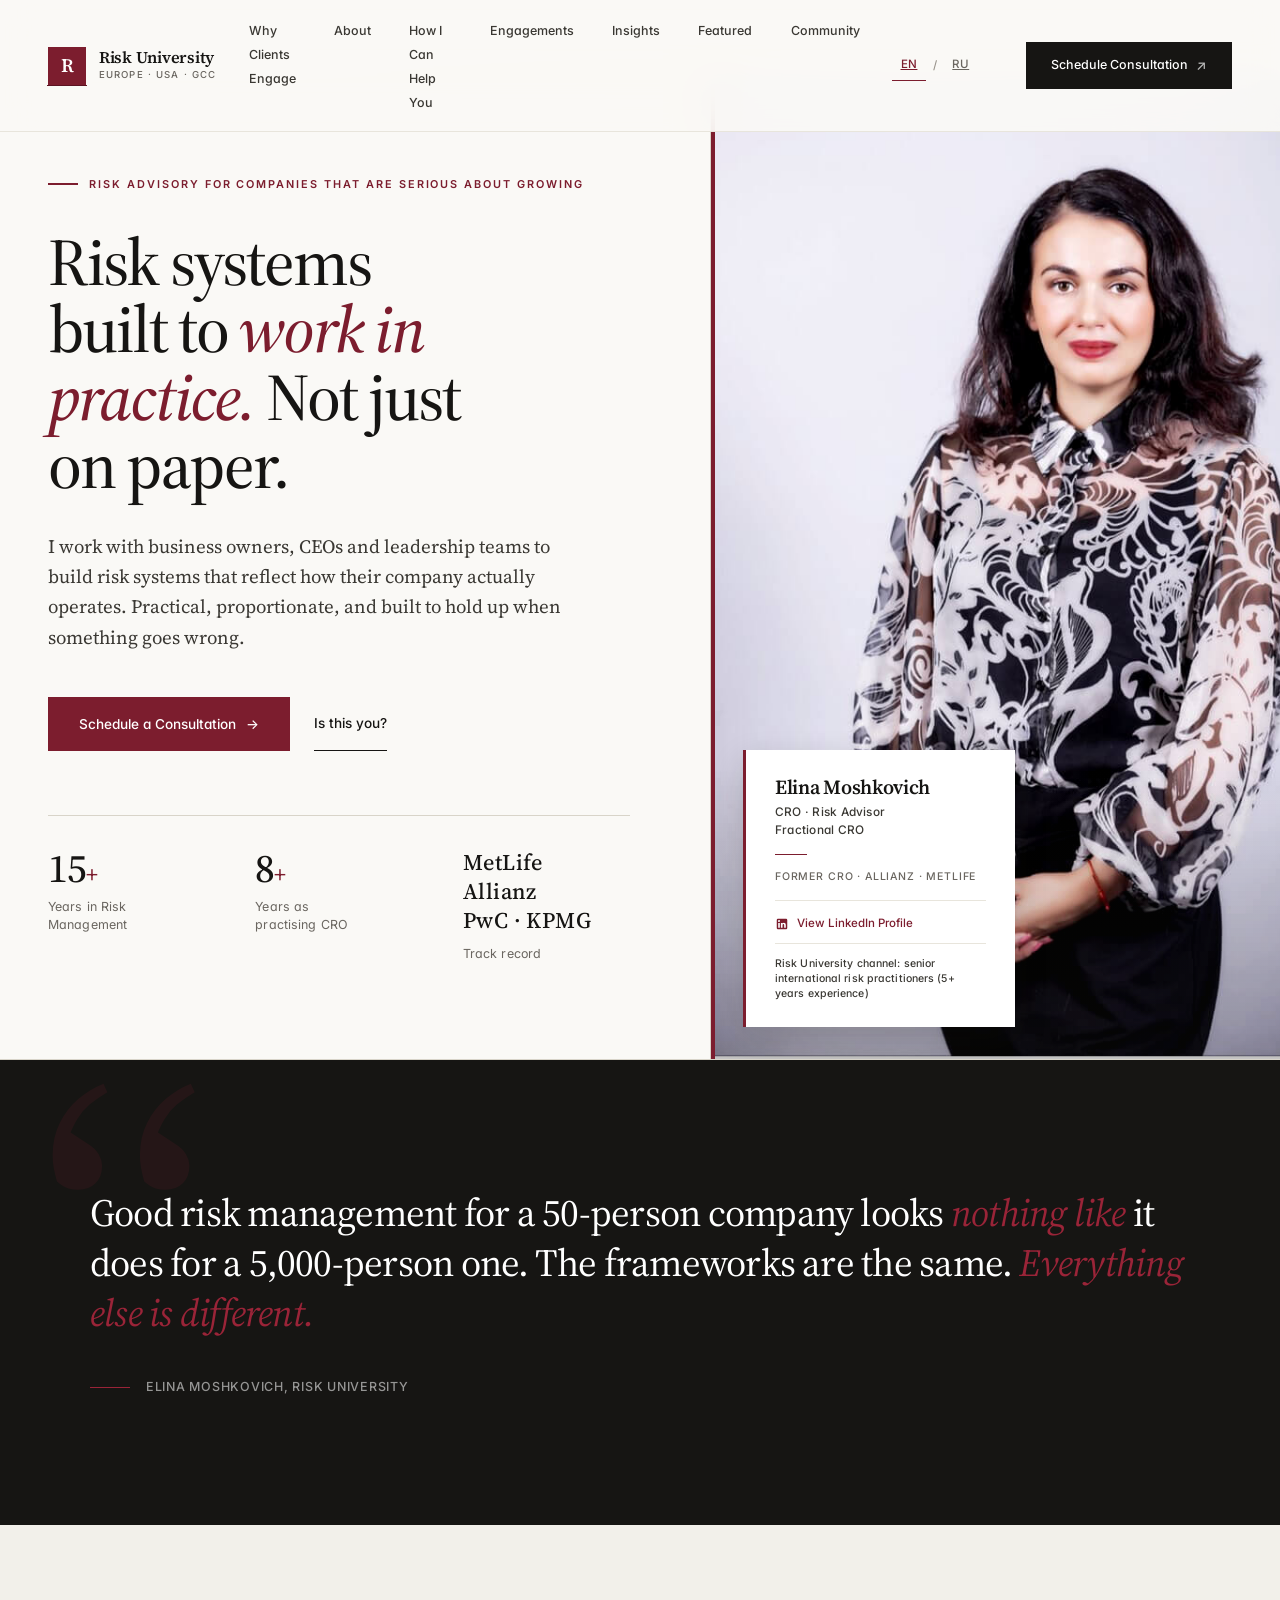
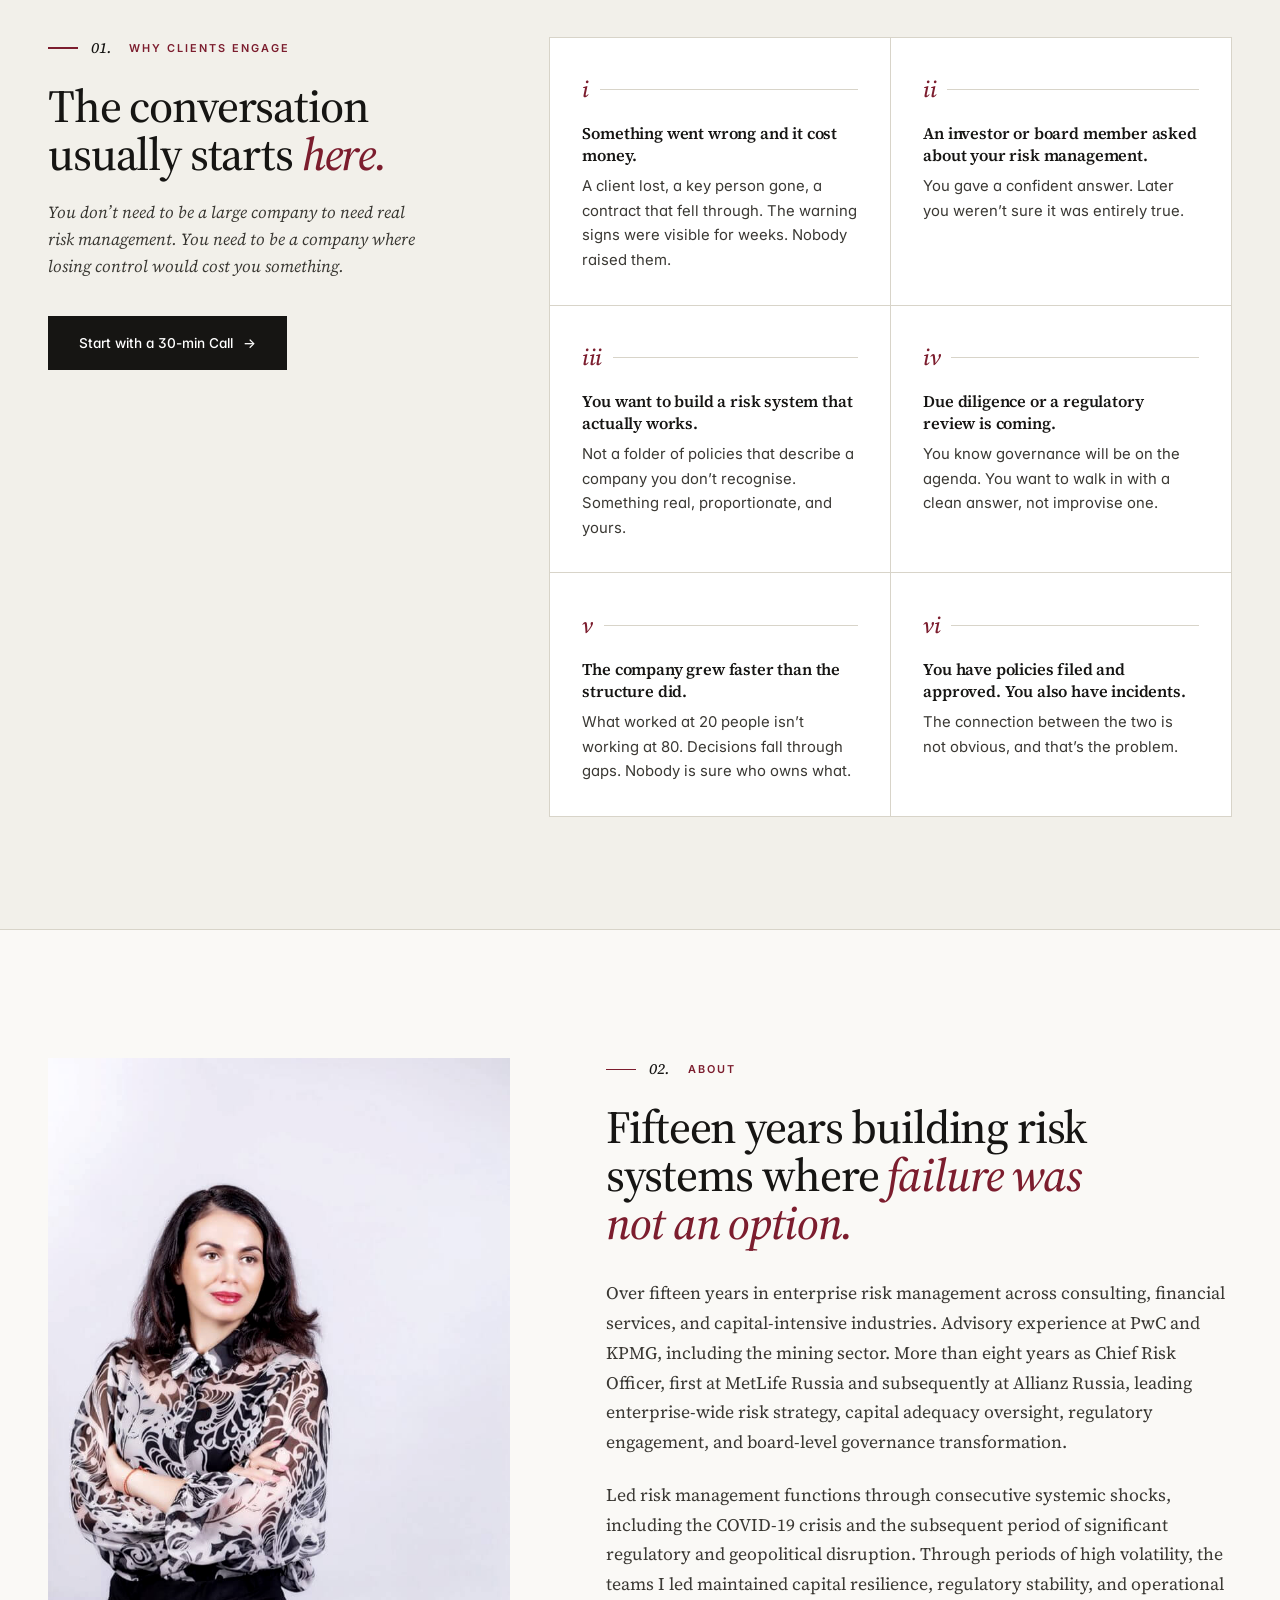
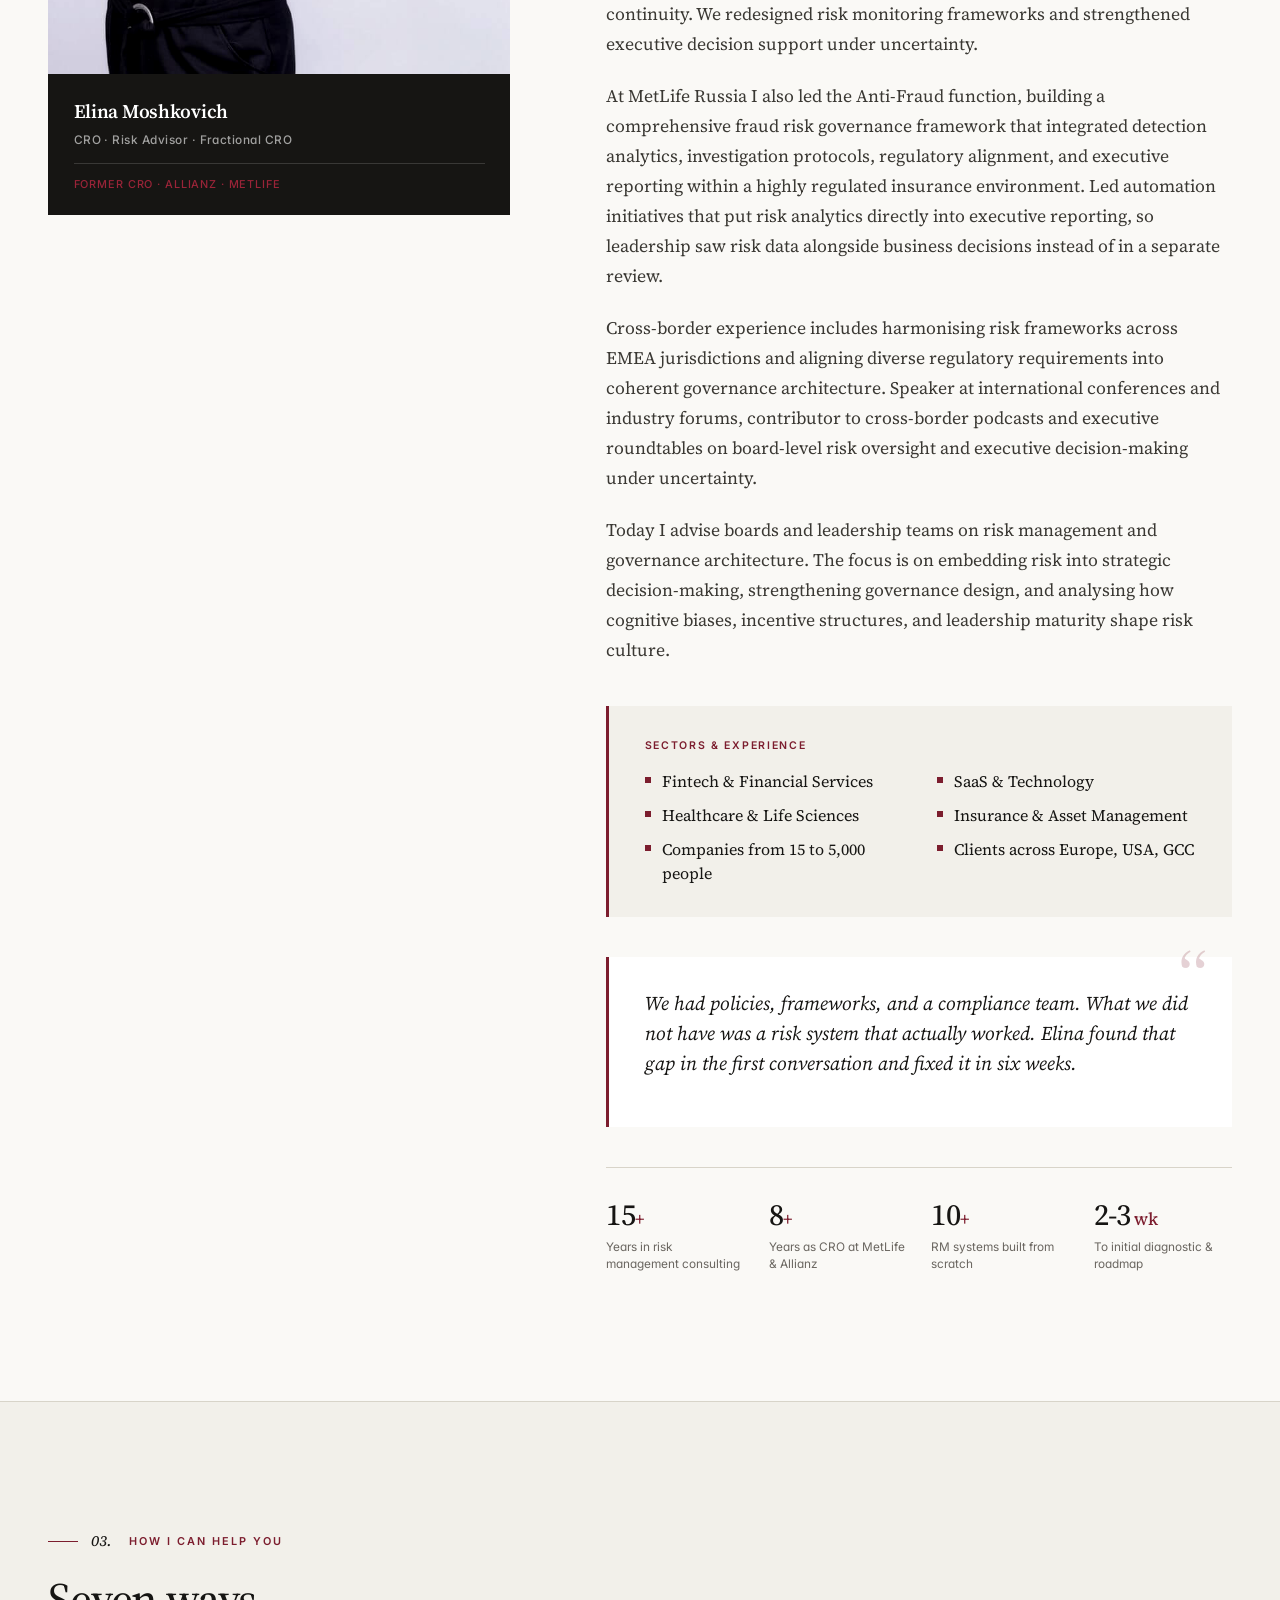
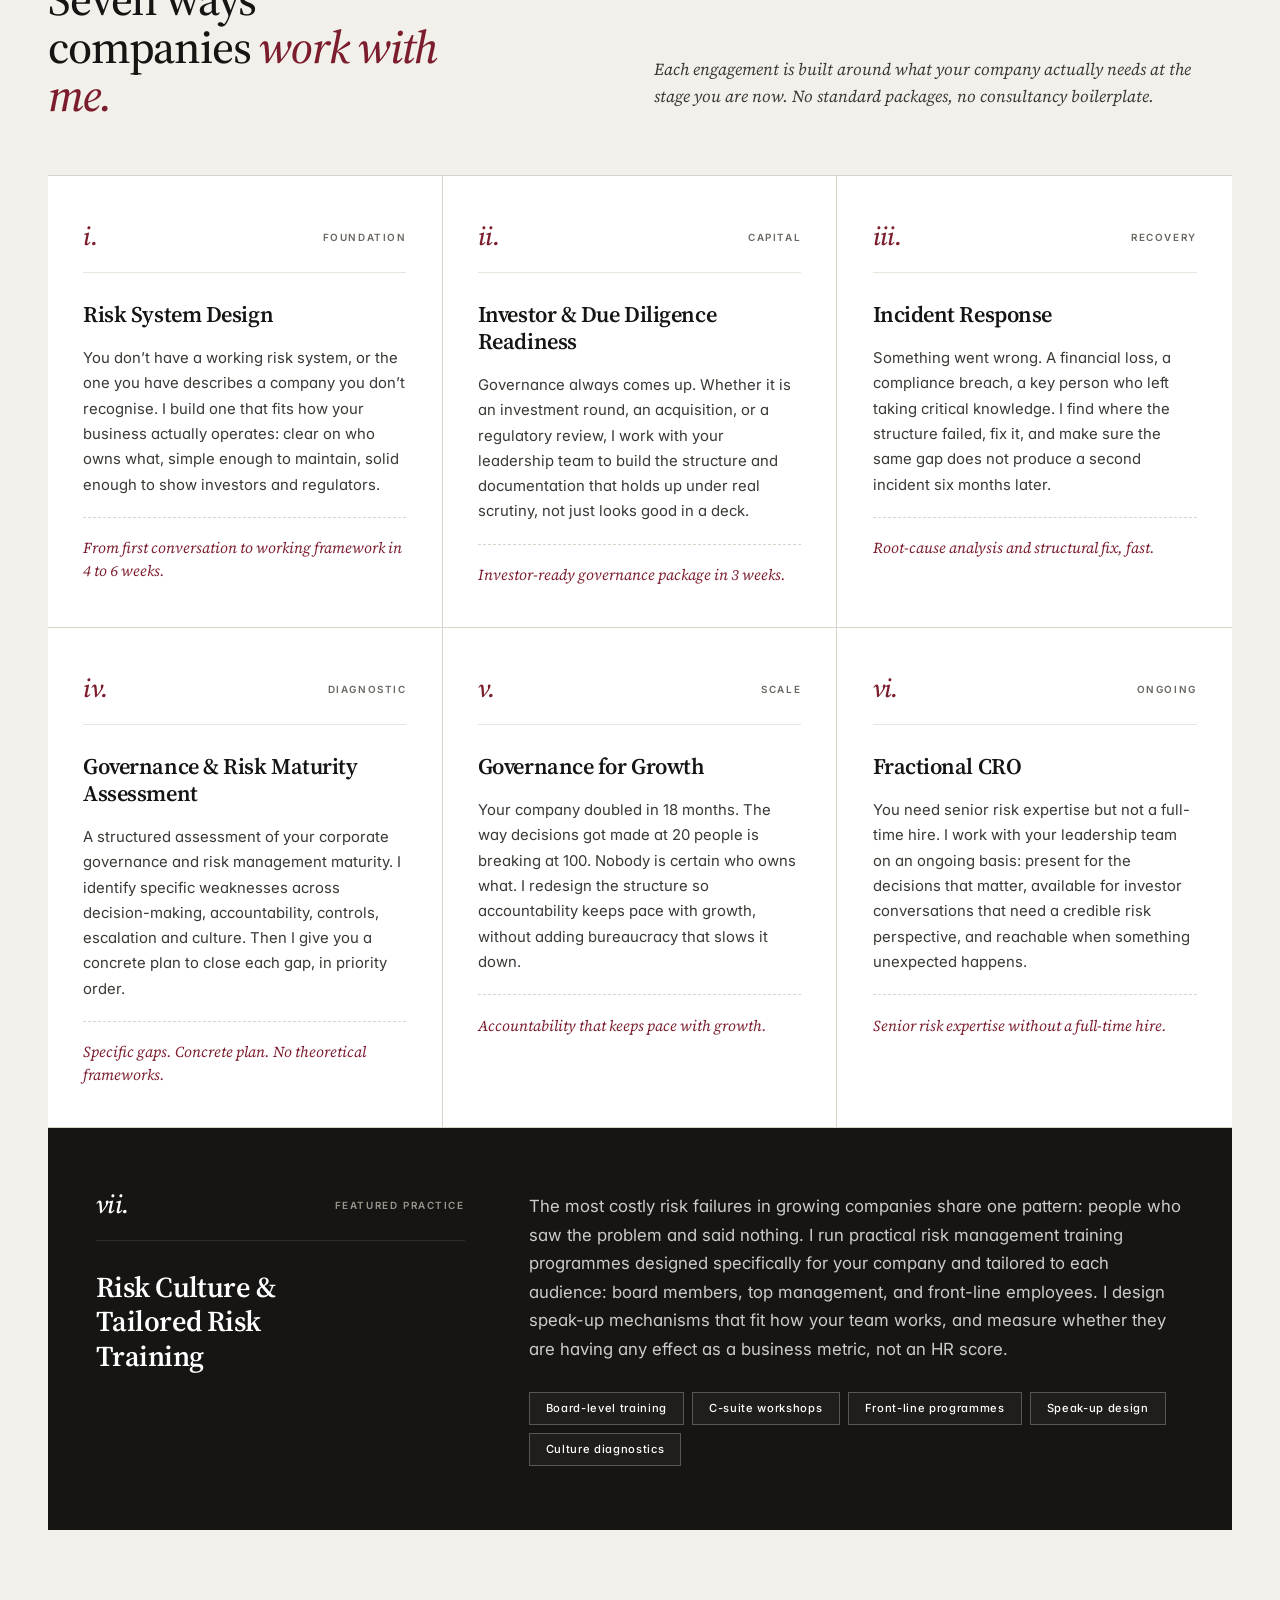
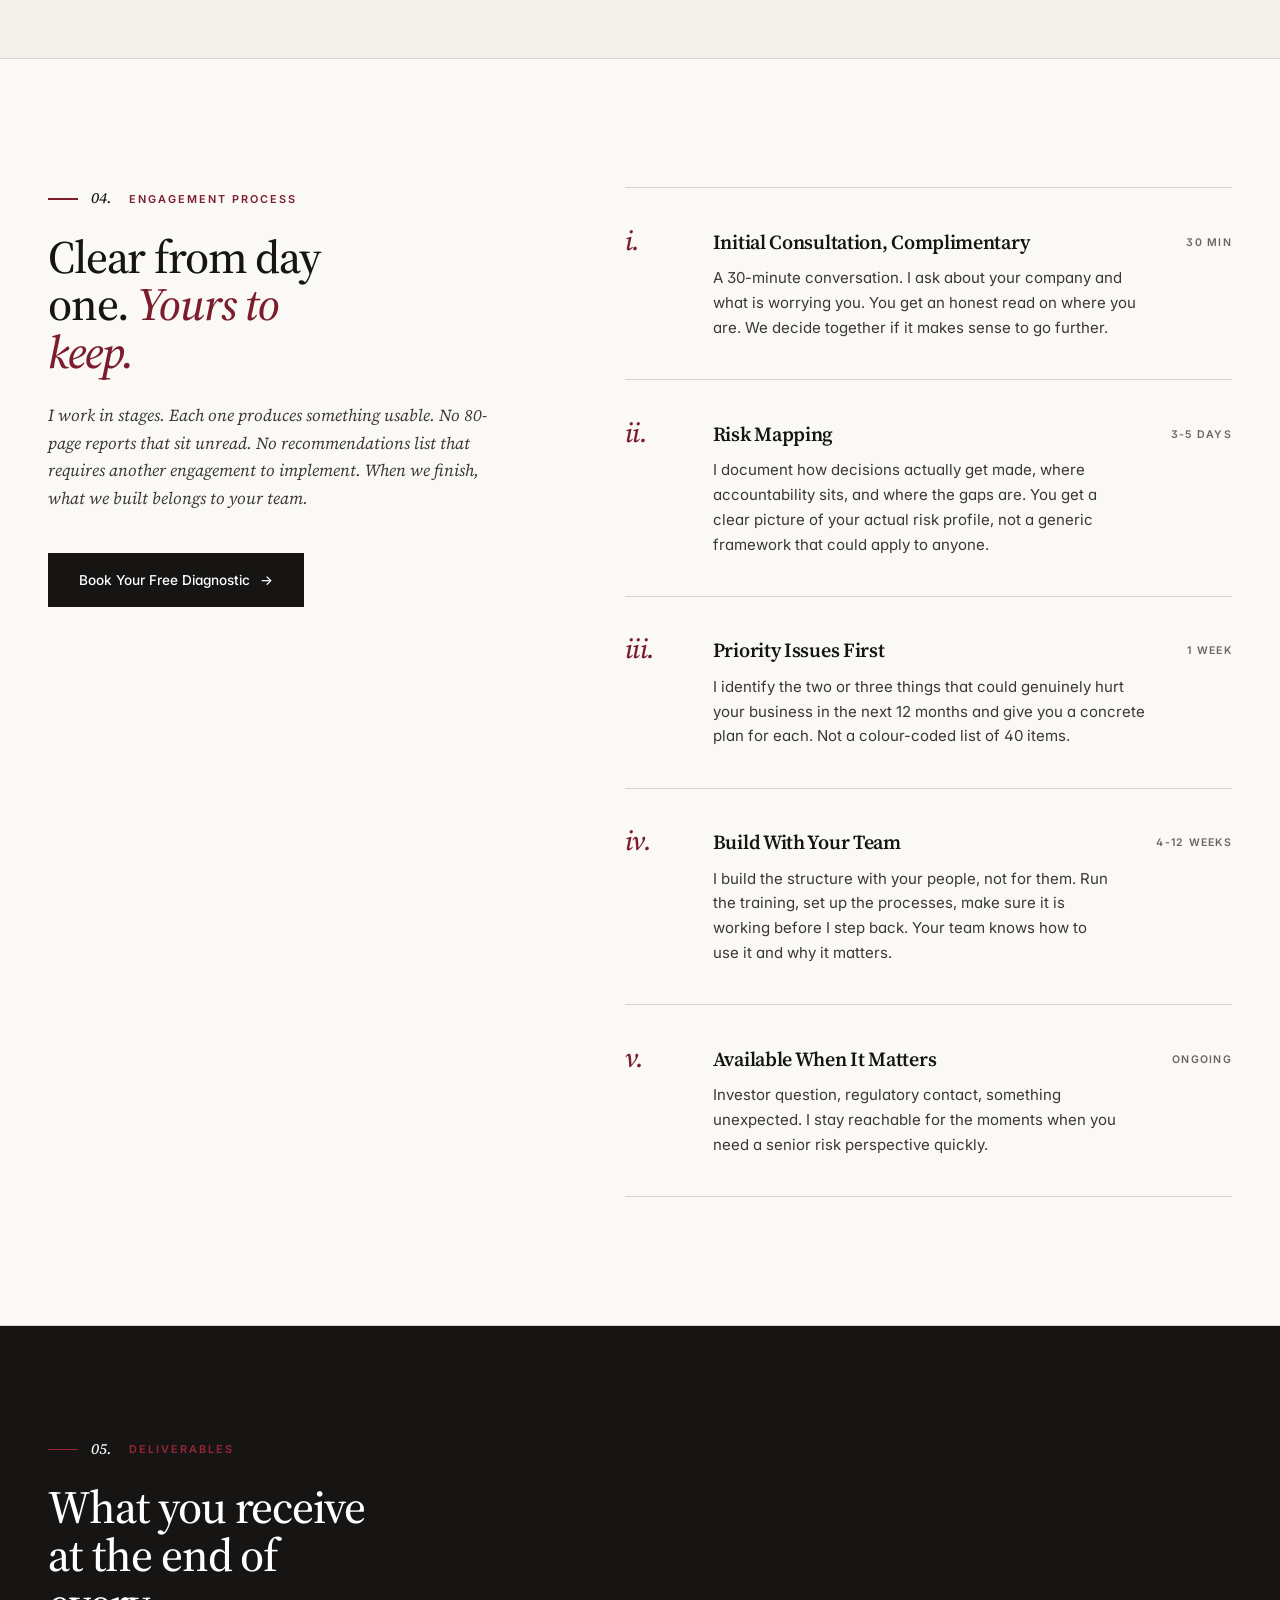
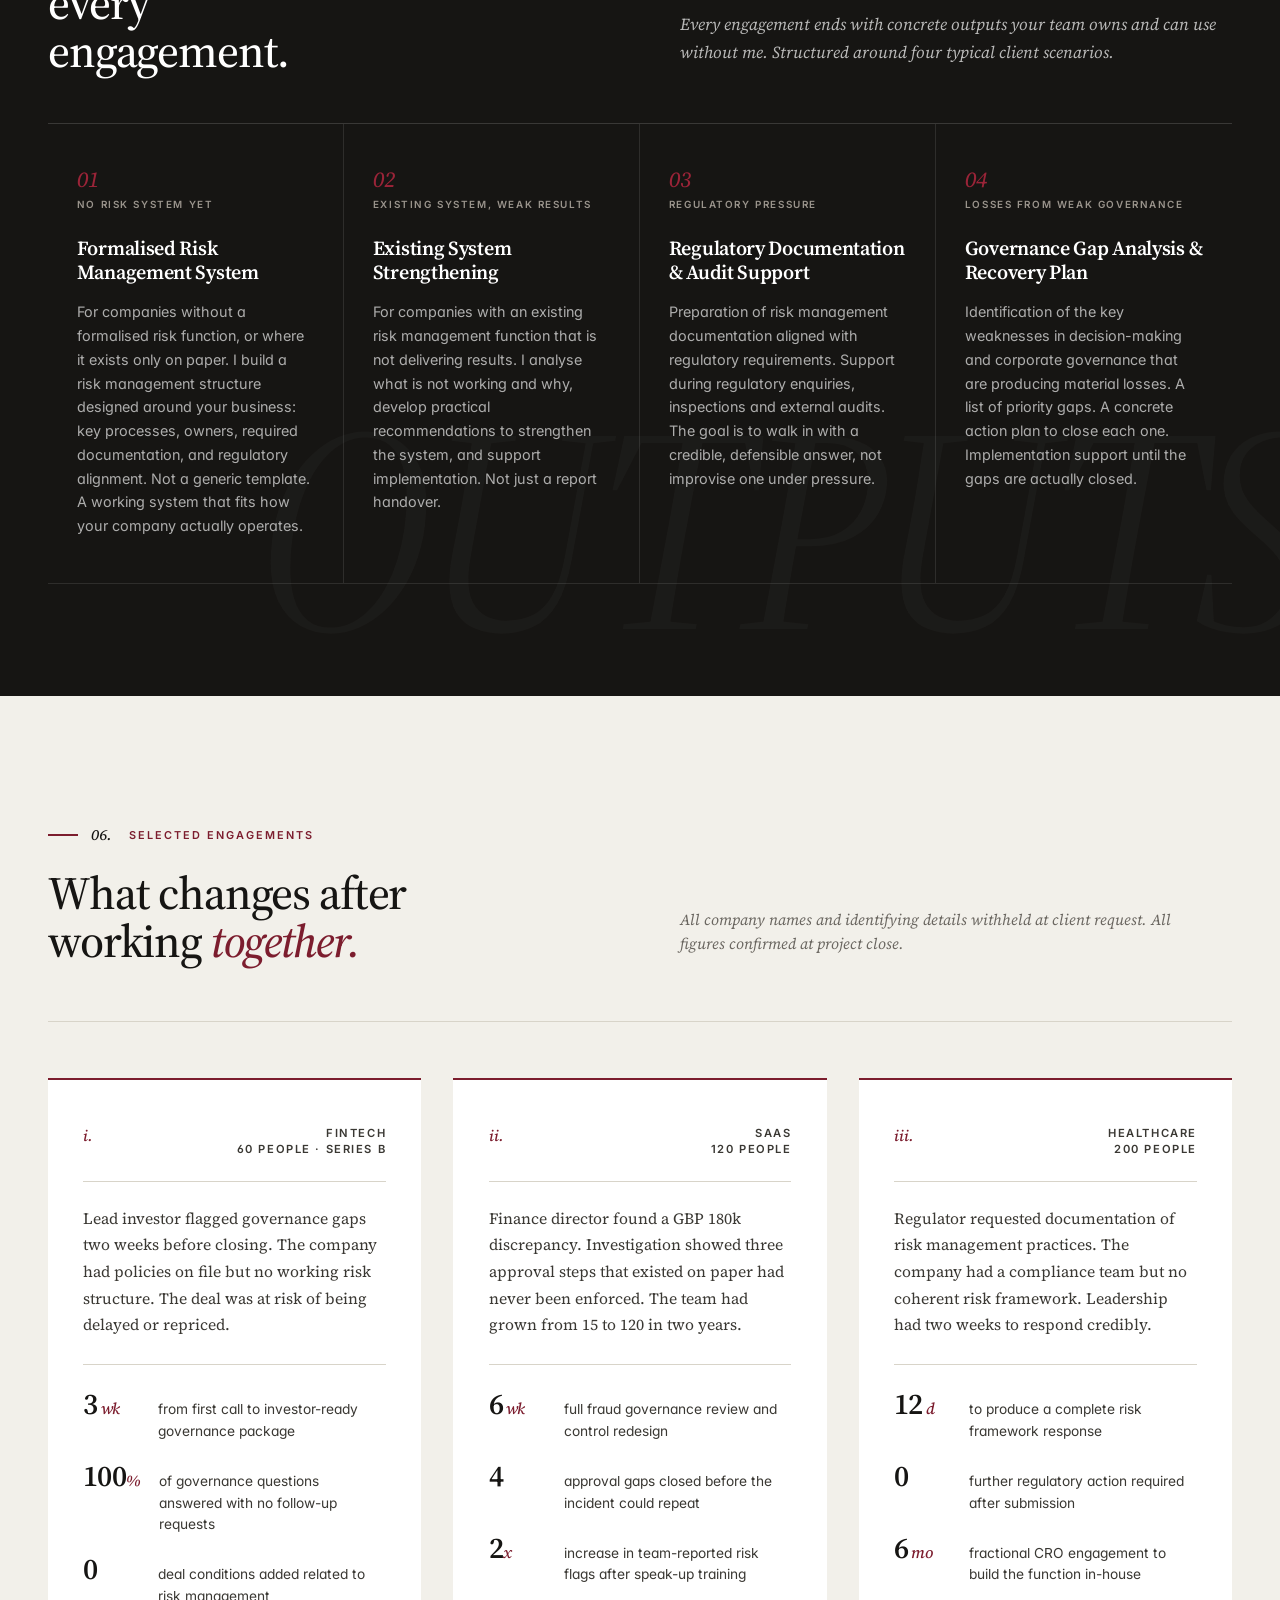
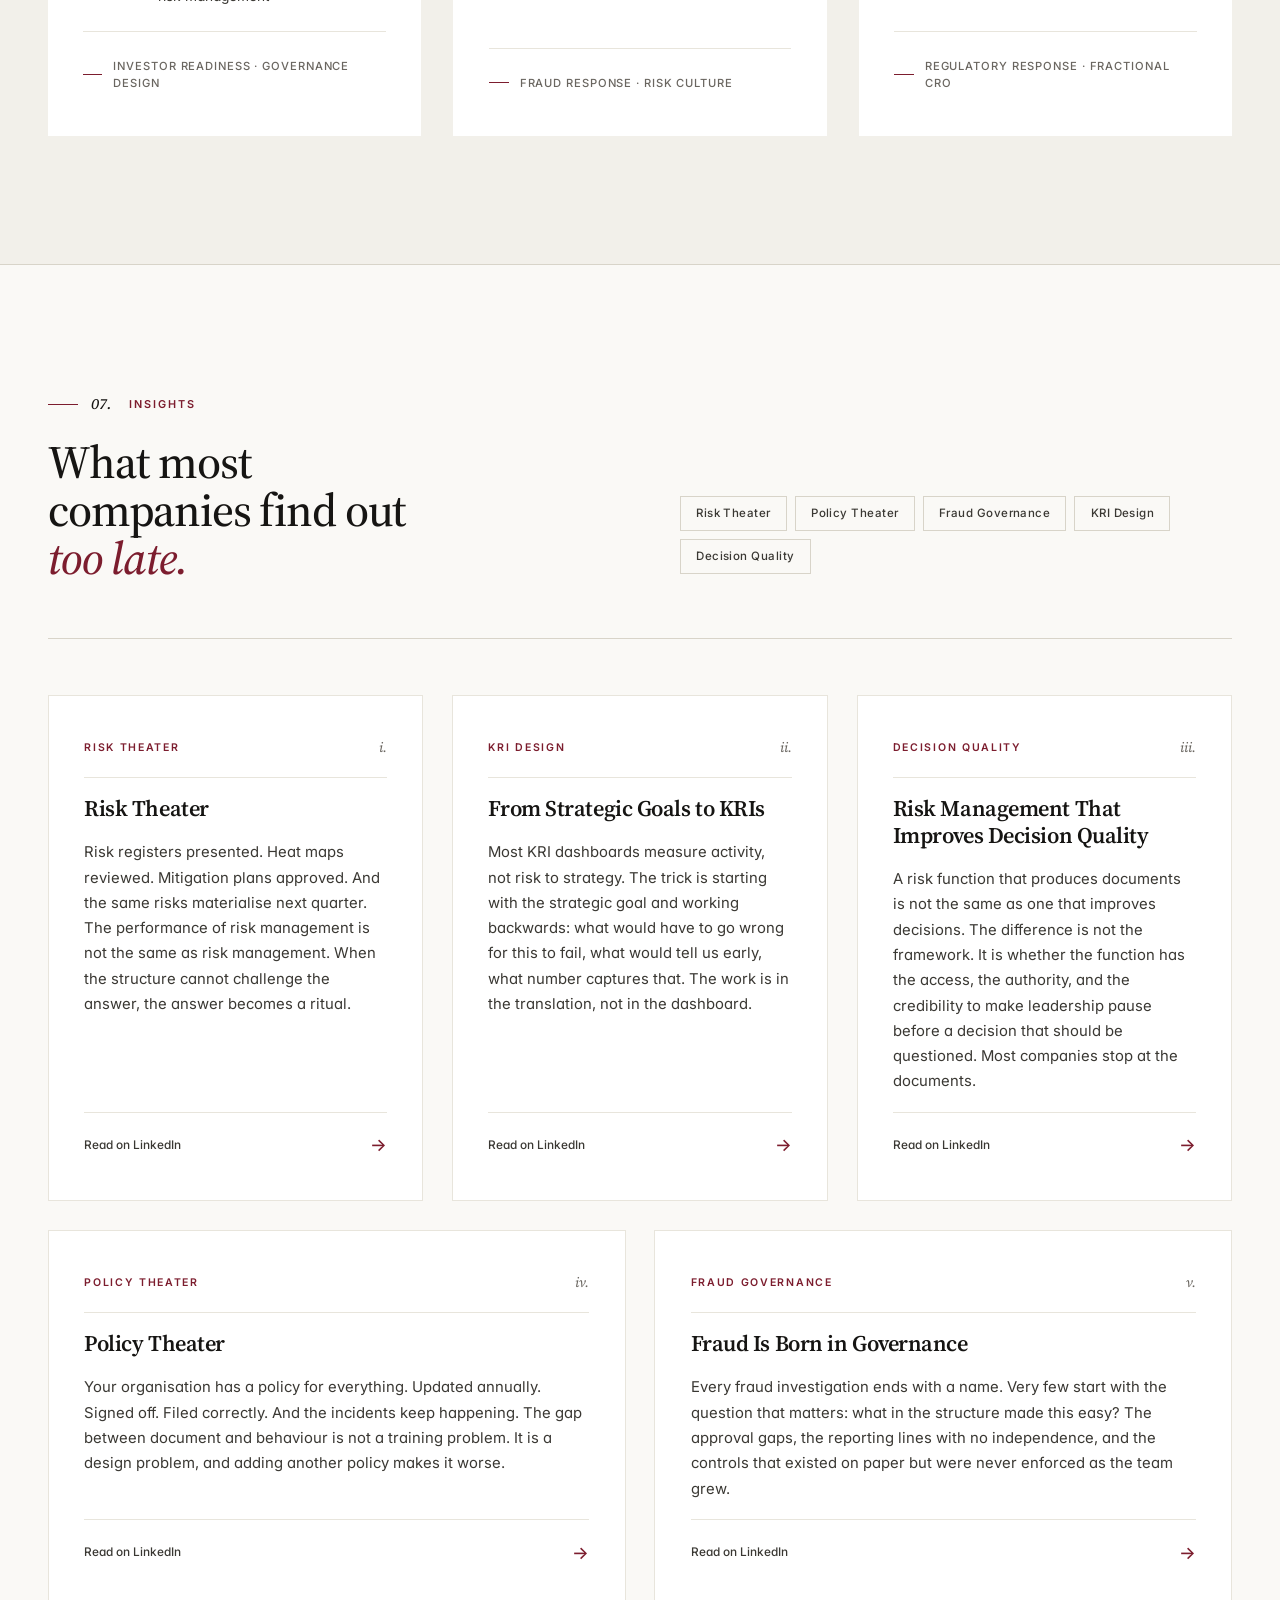
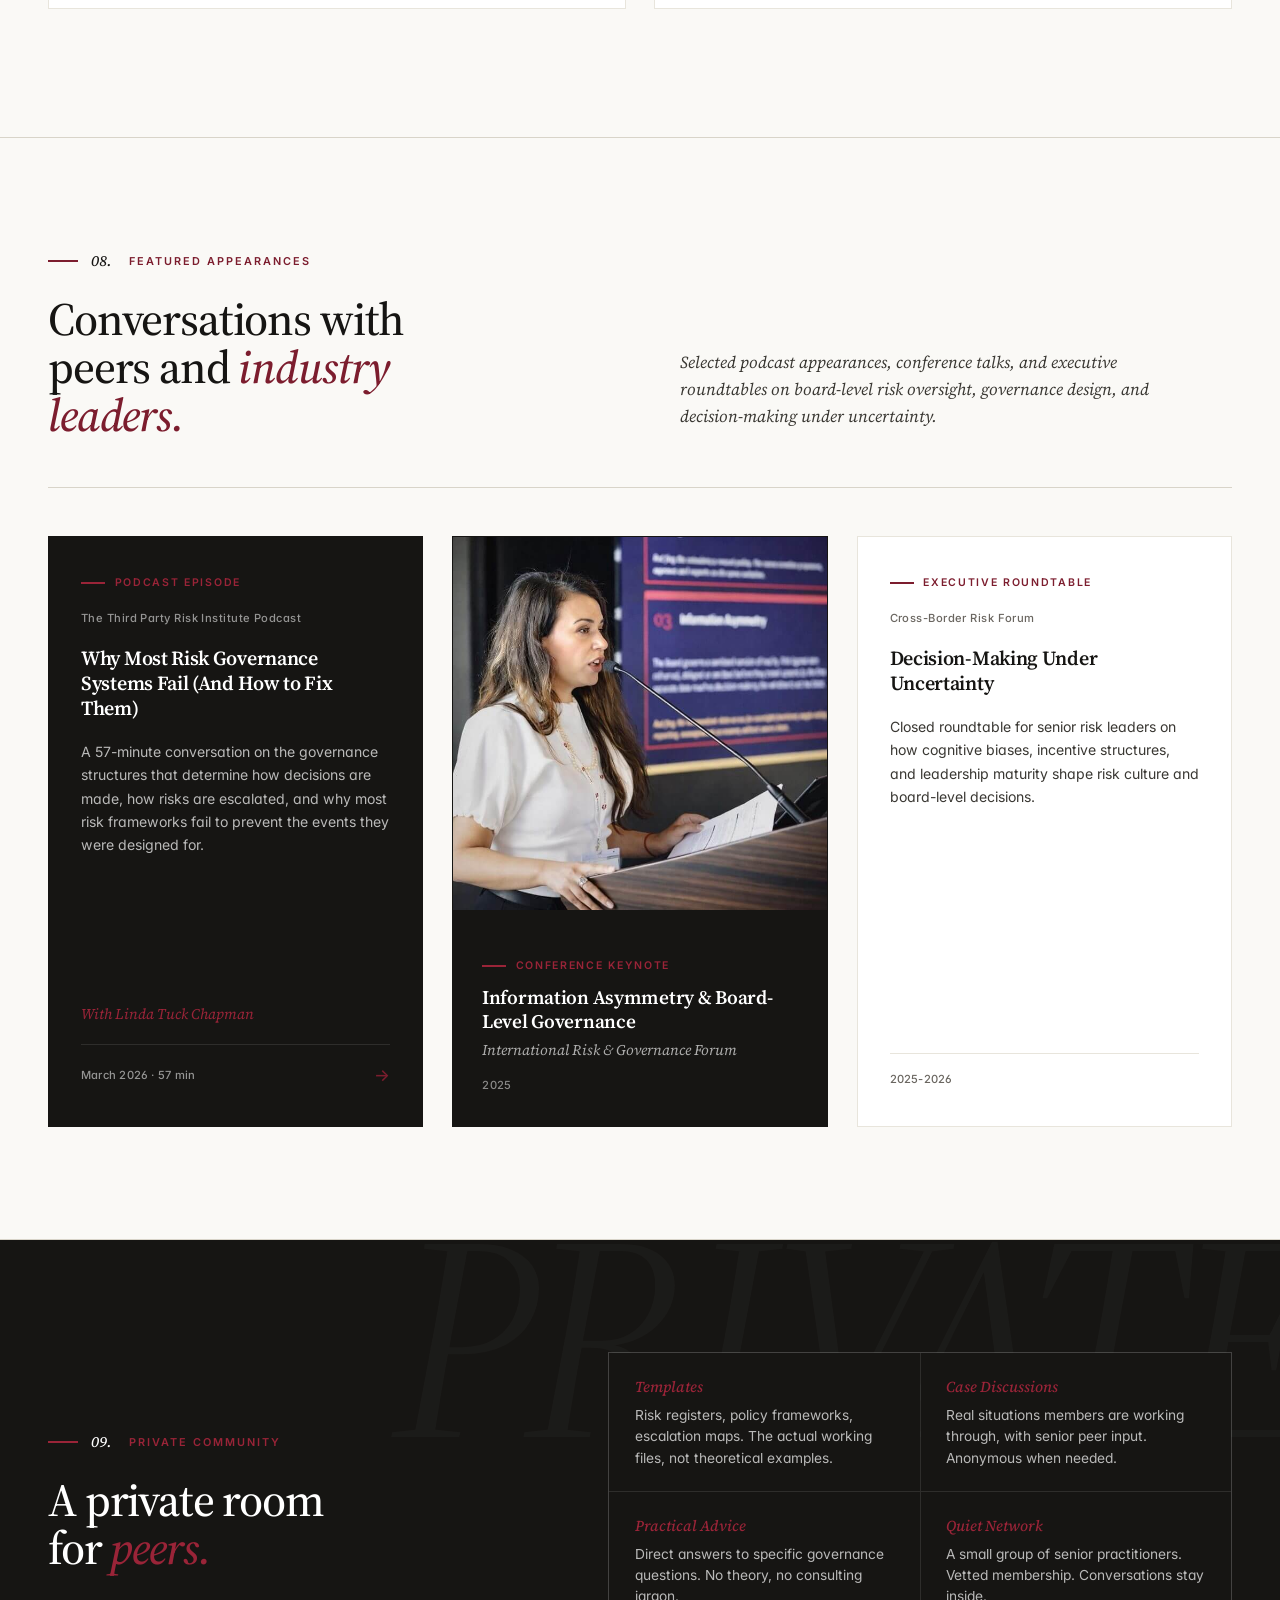
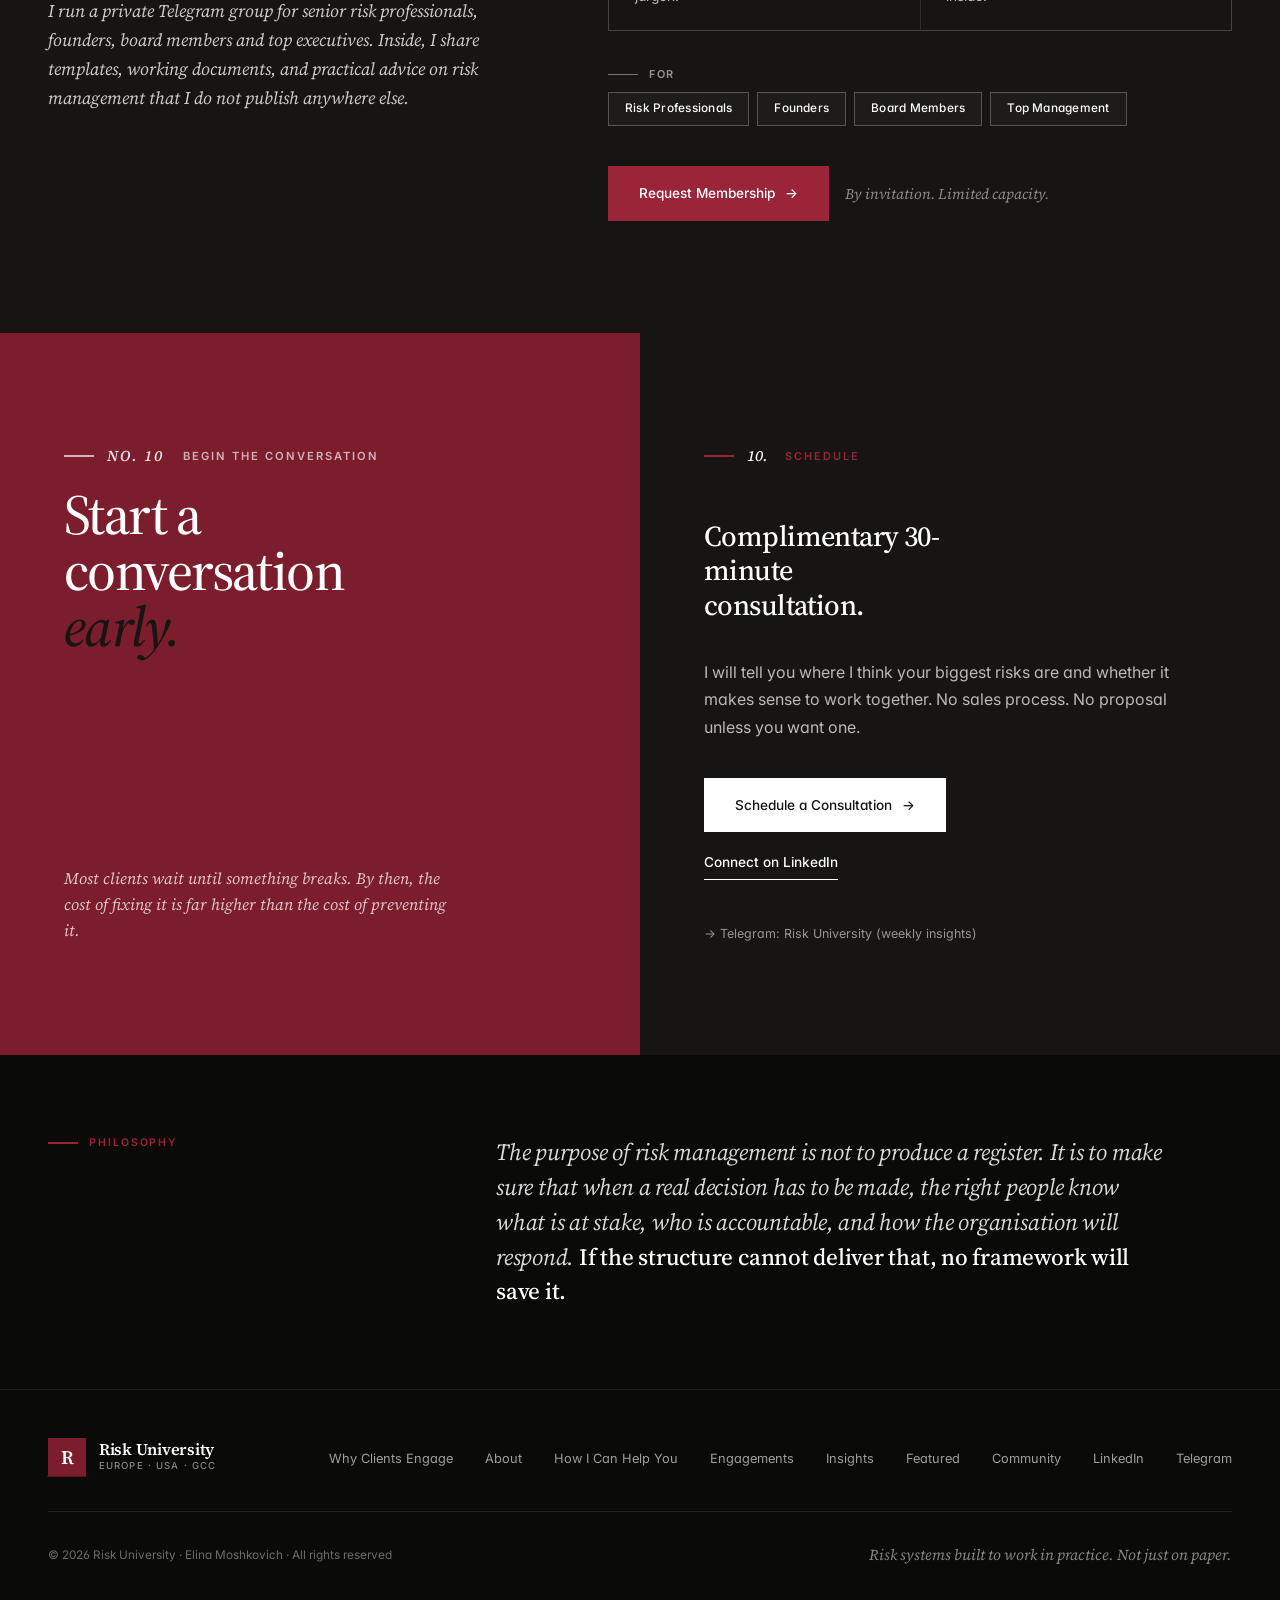
==== commit 60745268: "SEO update" ====
--- a/docs/index.html
+++ b/docs/index.html
@@ -5,10 +5,26 @@
 <meta name="viewport" content="width=device-width, initial-scale=1.0">
 <title>Risk University · Elina Moshkovich</title>
 <meta name="description" content="Independent risk advisory for companies that are serious about growing. Built on COSO ERM and ISO 31000 principles. Europe, USA and GCC.">
+<meta name="robots" content="index, follow, max-image-preview:large, max-snippet:-1, max-video-preview:-1">
+<link rel="canonical" href="https://riskuni.com/">
+<link rel="sitemap" type="application/xml" title="Sitemap" href="https://riskuni.com/sitemap.xml">
+<meta name="google-site-verification" content="7subHqvKilqm_hr2FQHkFqMGF0v_CtLnQRi4yAvc4Oc">
+<meta property="og:type" content="website">
+<meta property="og:locale" content="en_US">
+<meta property="og:url" content="https://riskuni.com/">
+<meta property="og:title" content="Risk University · Elina Moshkovich">
+<meta property="og:description" content="Independent risk advisory for companies that are serious about growing. Built on COSO ERM and ISO 31000 principles. Europe, USA and GCC.">
+<meta property="og:image" content="https://riskuni.com/img/hero.jpeg">
+<meta name="twitter:card" content="summary_large_image">
+<meta name="twitter:title" content="Risk University · Elina Moshkovich">
+<meta name="twitter:description" content="Independent risk advisory for companies that are serious about growing. Built on COSO ERM and ISO 31000 principles. Europe, USA and GCC.">
+<meta name="twitter:image" content="https://riskuni.com/img/hero.jpeg">
 <link rel="preconnect" href="https://fonts.googleapis.com">
 <link rel="preconnect" href="https://fonts.gstatic.com" crossorigin>
-<link href="https://fonts.googleapis.com/css2?family=Inter:wght@300;400;500;600;700&family=Source+Serif+4:opsz,wght@8..60,400;8..60,500;8..60,600;8..60,700&display=swap" rel="stylesheet">
+<link rel="preload" as="image" href="img/hero.jpeg" fetchpriority="high">
+<link href="https://fonts.googleapis.com/css2?family=Inter:wght@300;400;500;600;700&amp;family=Source+Serif+4:opsz,wght@8..60,400;8..60,500;8..60,600;8..60,700&amp;display=swap" rel="stylesheet">
 <link rel="stylesheet" href="css/style.css">
+<script type="application/ld+json">{"@context":"https://schema.org","@graph":[{"@type":"Person","@id":"https://riskuni.com/#person-elina","name":"Elina Moshkovich","givenName":"Elina","familyName":"Moshkovich","jobTitle":"Risk Consultant","description":"Independent risk advisory for companies that are serious about growing. Built on COSO ERM and ISO 31000 principles. Europe, USA and GCC.","url":"https://riskuni.com/","sameAs":["https://www.linkedin.com/in/elina-moshkovich-41397115"],"knowsAbout":["Enterprise risk management","Corporate governance","COSO ERM","ISO 31000","Fractional CRO"],"areaServed":[{"@type":"Place","name":"Europe"},{"@type":"Place","name":"United States"},{"@type":"Place","name":"GCC"}],"worksFor":{"@id":"https://riskuni.com/#risk-university"}},{"@type":"ProfessionalService","@id":"https://riskuni.com/#risk-university","name":"Risk University","description":"Independent risk advisory for companies that are serious about growing. Built on COSO ERM and ISO 31000 principles. Europe, USA and GCC.","url":"https://riskuni.com/","image":"https://riskuni.com/img/hero.jpeg","areaServed":[{"@type":"Place","name":"Europe"},{"@type":"Place","name":"United States"},{"@type":"Place","name":"GCC"}],"founder":{"@id":"https://riskuni.com/#person-elina"},"sameAs":["https://www.linkedin.com/in/elina-moshkovich-41397115","https://t.me/riskuniversity"]},{"@type":"Service","@id":"https://riskuni.com/#service-risk-system-design","name":"Risk System Design","description":"You don’t have a working risk system, or the one you have describes a company you don’t recognise. I build one that fits how your business actually operates: clear on who owns what, simple enough to maintain, solid enough to show investors and regulators.","url":"https://riskuni.com/#expertise","provider":{"@id":"https://riskuni.com/#risk-university"},"areaServed":["Europe","United States","GCC"]},{"@type":"Service","@id":"https://riskuni.com/#service-investor-readiness","name":"Investor & Due Diligence Readiness","description":"Governance always comes up. Whether it is an investment round, an acquisition, or a regulatory review, I work with your leadership team to build the structure and documentation that holds up under real scrutiny, not just looks good in a deck.","url":"https://riskuni.com/#expertise","provider":{"@id":"https://riskuni.com/#risk-university"},"areaServed":["Europe","United States","GCC"]},{"@type":"Service","@id":"https://riskuni.com/#service-fractional-cro","name":"Fractional CRO","description":"You need senior risk expertise but not a full-time hire. I work with your leadership team on an ongoing basis: present for the decisions that matter, available for investor conversations that need a credible risk perspective, and reachable when something unexpected happens.","url":"https://riskuni.com/#expertise","provider":{"@id":"https://riskuni.com/#risk-university"},"areaServed":["Europe","United States","GCC"]},{"@type":"FAQPage","mainEntity":[{"@type":"Question","name":"Who is Risk University for?","acceptedAnswer":{"@type":"Answer","text":"Founders, CEOs, boards and leadership teams who want practical enterprise risk management and governance—not paperwork theatre. Typical clients are scaling companies across Europe, the USA and the GCC."}},{"@type":"Question","name":"Do you only work with financial services companies?","acceptedAnswer":{"@type":"Answer","text":"No. Engagements span fintech, SaaS, healthcare, insurance and other sectors. The approach is grounded in COSO ERM and ISO 31000 but tailored to how your organisation actually operates."}},{"@type":"Question","name":"What is fractional CRO support?","acceptedAnswer":{"@type":"Answer","text":"Senior risk leadership on a part-time or retainer basis: help with material decisions, investor conversations, regulatory moments and building internal capability without a full-time Chief Risk Officer hire."}},{"@type":"Question","name":"How do we start?","acceptedAnswer":{"@type":"Answer","text":"With a complimentary 30-minute consultation to understand your context and whether there is a fit. If it makes sense, we agree scope, timeline and deliverables before deeper work begins."}}]}]}</script>
 </head>
 <body>
 
@@ -73,7 +89,7 @@
       </div>
     </div>
     <div class="hero-photo">
-      <img src="img/hero.jpeg" alt="Elina Moshkovich, Chief Risk Officer">
+      <img src="img/hero.jpeg" alt="Elina Moshkovich, Chief Risk Officer" fetchpriority="high" decoding="async">
       <div class="hero-photo-card">
         <div class="hpc-name">Elina Moshkovich</div>
         <div class="hpc-role">CRO &middot; Risk Advisor<br>Fractional CRO</div>
@@ -126,7 +142,7 @@
   <div class="section-inner">
     <div class="about-grid">
       <div class="about-photo-wrap">
-        <img class="about-photo" src="img/about.jpeg" alt="Elina Moshkovich">
+        <img class="about-photo" src="img/about.jpeg" alt="Elina Moshkovich" loading="lazy" decoding="async">
         <div class="about-photo-tag">
           <div class="apt-name">Elina Moshkovich</div>
           <div class="apt-role">CRO &middot; Risk Advisor &middot; Fractional CRO</div>
@@ -184,42 +200,42 @@
 
       <div class="ec">
         <div class="ec-head"><span class="ec-n">i.</span><span class="ec-cat">Foundation</span></div>
-        <div class="ec-t">Risk System Design</div>
+        <h3 class="ec-t">Risk System Design</h3>
         <div class="ec-d">You don&rsquo;t have a working risk system, or the one you have describes a company you don&rsquo;t recognise. I build one that fits how your business actually operates: clear on who owns what, simple enough to maintain, solid enough to show investors and regulators.</div>
         <div class="ec-pull">From first conversation to working framework in 4 to 6 weeks.</div>
       </div>
 
       <div class="ec">
         <div class="ec-head"><span class="ec-n">ii.</span><span class="ec-cat">Capital</span></div>
-        <div class="ec-t">Investor &amp; Due Diligence Readiness</div>
+        <h3 class="ec-t">Investor &amp; Due Diligence Readiness</h3>
         <div class="ec-d">Governance always comes up. Whether it is an investment round, an acquisition, or a regulatory review, I work with your leadership team to build the structure and documentation that holds up under real scrutiny, not just looks good in a deck.</div>
         <div class="ec-pull">Investor-ready governance package in 3 weeks.</div>
       </div>
 
       <div class="ec">
         <div class="ec-head"><span class="ec-n">iii.</span><span class="ec-cat">Recovery</span></div>
-        <div class="ec-t">Incident Response</div>
+        <h3 class="ec-t">Incident Response</h3>
         <div class="ec-d">Something went wrong. A financial loss, a compliance breach, a key person who left taking critical knowledge. I find where the structure failed, fix it, and make sure the same gap does not produce a second incident six months later.</div>
         <div class="ec-pull">Root-cause analysis and structural fix, fast.</div>
       </div>
 
       <div class="ec">
         <div class="ec-head"><span class="ec-n">iv.</span><span class="ec-cat">Diagnostic</span></div>
-        <div class="ec-t">Governance &amp; Risk Maturity Assessment</div>
+        <h3 class="ec-t">Governance &amp; Risk Maturity Assessment</h3>
         <div class="ec-d">A structured assessment of your corporate governance and risk management maturity. I identify specific weaknesses across decision-making, accountability, controls, escalation and culture. Then I give you a concrete plan to close each gap, in priority order.</div>
         <div class="ec-pull">Specific gaps. Concrete plan. No theoretical frameworks.</div>
       </div>
 
       <div class="ec">
         <div class="ec-head"><span class="ec-n">v.</span><span class="ec-cat">Scale</span></div>
-        <div class="ec-t">Governance for Growth</div>
+        <h3 class="ec-t">Governance for Growth</h3>
         <div class="ec-d">Your company doubled in 18 months. The way decisions got made at 20 people is breaking at 100. Nobody is certain who owns what. I redesign the structure so accountability keeps pace with growth, without adding bureaucracy that slows it down.</div>
         <div class="ec-pull">Accountability that keeps pace with growth.</div>
       </div>
 
       <div class="ec">
         <div class="ec-head"><span class="ec-n">vi.</span><span class="ec-cat">Ongoing</span></div>
-        <div class="ec-t">Fractional CRO</div>
+        <h3 class="ec-t">Fractional CRO</h3>
         <div class="ec-d">You need senior risk expertise but not a full-time hire. I work with your leadership team on an ongoing basis: present for the decisions that matter, available for investor conversations that need a credible risk perspective, and reachable when something unexpected happens.</div>
         <div class="ec-pull">Senior risk expertise without a full-time hire.</div>
       </div>
@@ -227,7 +243,7 @@
       <div class="ec ec-feat">
         <div>
           <div class="ec-head"><span class="ec-n">vii.</span><span class="ec-cat">Featured Practice</span></div>
-          <div class="ec-t">Risk Culture &amp; Tailored Risk Training</div>
+          <h3 class="ec-t">Risk Culture &amp; Tailored Risk Training</h3>
         </div>
         <div>
           <div class="ec-d">The most costly risk failures in growing companies share one pattern: people who saw the problem and said nothing. I run practical risk management training programmes designed specifically for your company and tailored to each audience: board members, top management, and front-line employees. I design speak-up mechanisms that fit how your team works, and measure whether they are having any effect as a business metric, not an HR score.</div>
@@ -261,8 +277,8 @@
             <div class="step-bar"></div>
             <div class="step-n">i.</div>
             <div class="step-content">
-              <div class="step-t">Initial Consultation, Complimentary</div>
-              <div class="step-d">A 30-minute conversation. I ask about your company and what is worrying you. You get an honest read on where you are. We decide together if it makes sense to go further.</div>
+              <h3 class="step-t">Initial Consultation, Complimentary</h3>
+            <div class="step-d">A 30-minute conversation. I ask about your company and what is worrying you. You get an honest read on where you are. We decide together if it makes sense to go further.</div>
             </div>
             <div class="step-time">30 min</div>
           </div>
@@ -270,8 +286,8 @@
             <div class="step-bar"></div>
             <div class="step-n">ii.</div>
             <div class="step-content">
-              <div class="step-t">Risk Mapping</div>
-              <div class="step-d">I document how decisions actually get made, where accountability sits, and where the gaps are. You get a clear picture of your actual risk profile, not a generic framework that could apply to anyone.</div>
+              <h3 class="step-t">Risk Mapping</h3>
+            <div class="step-d">I document how decisions actually get made, where accountability sits, and where the gaps are. You get a clear picture of your actual risk profile, not a generic framework that could apply to anyone.</div>
             </div>
             <div class="step-time">3-5 days</div>
           </div>
@@ -279,8 +295,8 @@
             <div class="step-bar"></div>
             <div class="step-n">iii.</div>
             <div class="step-content">
-              <div class="step-t">Priority Issues First</div>
-              <div class="step-d">I identify the two or three things that could genuinely hurt your business in the next 12 months and give you a concrete plan for each. Not a colour-coded list of 40 items.</div>
+              <h3 class="step-t">Priority Issues First</h3>
+            <div class="step-d">I identify the two or three things that could genuinely hurt your business in the next 12 months and give you a concrete plan for each. Not a colour-coded list of 40 items.</div>
             </div>
             <div class="step-time">1 week</div>
           </div>
@@ -288,8 +304,8 @@
             <div class="step-bar"></div>
             <div class="step-n">iv.</div>
             <div class="step-content">
-              <div class="step-t">Build With Your Team</div>
-              <div class="step-d">I build the structure with your people, not for them. Run the training, set up the processes, make sure it is working before I step back. Your team knows how to use it and why it matters.</div>
+              <h3 class="step-t">Build With Your Team</h3>
+            <div class="step-d">I build the structure with your people, not for them. Run the training, set up the processes, make sure it is working before I step back. Your team knows how to use it and why it matters.</div>
             </div>
             <div class="step-time">4-12 weeks</div>
           </div>
@@ -297,8 +313,8 @@
             <div class="step-bar"></div>
             <div class="step-n">v.</div>
             <div class="step-content">
-              <div class="step-t">Available When It Matters</div>
-              <div class="step-d">Investor question, regulatory contact, something unexpected. I stay reachable for the moments when you need a senior risk perspective quickly.</div>
+              <h3 class="step-t">Available When It Matters</h3>
+            <div class="step-d">Investor question, regulatory contact, something unexpected. I stay reachable for the moments when you need a senior risk perspective quickly.</div>
             </div>
             <div class="step-time">Ongoing</div>
           </div>
@@ -322,25 +338,25 @@
       <div class="di">
         <div class="di-num">01</div>
         <div class="di-label">No risk system yet</div>
-        <div class="di-t">Formalised Risk Management System</div>
+        <h3 class="di-t">Formalised Risk Management System</h3>
         <div class="di-d">For companies without a formalised risk function, or where it exists only on paper. I build a risk management structure designed around your business: key processes, owners, required documentation, and regulatory alignment. Not a generic template. A working system that fits how your company actually operates.</div>
       </div>
       <div class="di">
         <div class="di-num">02</div>
         <div class="di-label">Existing system, weak results</div>
-        <div class="di-t">Existing System Strengthening</div>
+        <h3 class="di-t">Existing System Strengthening</h3>
         <div class="di-d">For companies with an existing risk management function that is not delivering results. I analyse what is not working and why, develop practical recommendations to strengthen the system, and support implementation. Not just a report handover.</div>
       </div>
       <div class="di">
         <div class="di-num">03</div>
         <div class="di-label">Regulatory pressure</div>
-        <div class="di-t">Regulatory Documentation &amp; Audit Support</div>
+        <h3 class="di-t">Regulatory Documentation &amp; Audit Support</h3>
         <div class="di-d">Preparation of risk management documentation aligned with regulatory requirements. Support during regulatory enquiries, inspections and external audits. The goal is to walk in with a credible, defensible answer, not improvise one under pressure.</div>
       </div>
       <div class="di">
         <div class="di-num">04</div>
         <div class="di-label">Losses from weak governance</div>
-        <div class="di-t">Governance Gap Analysis &amp; Recovery Plan</div>
+        <h3 class="di-t">Governance Gap Analysis &amp; Recovery Plan</h3>
         <div class="di-d">Identification of the key weaknesses in decision-making and corporate governance that are producing material losses. A list of priority gaps. A concrete action plan to close each one. Implementation support until the gaps are actually closed.</div>
       </div>
     </div>
@@ -423,7 +439,7 @@
           <div class="pc"><span>Risk Theater</span></div>
           <div class="p-num">i.</div>
         </div>
-        <div class="pt">Risk Theater</div>
+        <h3 class="pt">Risk Theater</h3>
         <div class="px">Risk registers presented. Heat maps reviewed. Mitigation plans approved. And the same risks materialise next quarter. The performance of risk management is not the same as risk management. When the structure cannot challenge the answer, the answer becomes a ritual.</div>
         <div class="pf"><span>Read on LinkedIn</span><span class="pa">&rarr;</span></div>
       </a>
@@ -432,7 +448,7 @@
           <div class="pc"><span>KRI Design</span></div>
           <div class="p-num">ii.</div>
         </div>
-        <div class="pt">From Strategic Goals to KRIs</div>
+        <h3 class="pt">From Strategic Goals to KRIs</h3>
         <div class="px">Most KRI dashboards measure activity, not risk to strategy. The trick is starting with the strategic goal and working backwards: what would have to go wrong for this to fail, what would tell us early, what number captures that. The work is in the translation, not in the dashboard.</div>
         <div class="pf"><span>Read on LinkedIn</span><span class="pa">&rarr;</span></div>
       </a>
@@ -441,7 +457,7 @@
           <div class="pc"><span>Decision Quality</span></div>
           <div class="p-num">iii.</div>
         </div>
-        <div class="pt">Risk Management That Improves Decision Quality</div>
+        <h3 class="pt">Risk Management That Improves Decision Quality</h3>
         <div class="px">A risk function that produces documents is not the same as one that improves decisions. The difference is not the framework. It is whether the function has the access, the authority, and the credibility to make leadership pause before a decision that should be questioned. Most companies stop at the documents.</div>
         <div class="pf"><span>Read on LinkedIn</span><span class="pa">&rarr;</span></div>
       </a>
@@ -450,7 +466,7 @@
           <div class="pc"><span>Policy Theater</span></div>
           <div class="p-num">iv.</div>
         </div>
-        <div class="pt">Policy Theater</div>
+        <h3 class="pt">Policy Theater</h3>
         <div class="px">Your organisation has a policy for everything. Updated annually. Signed off. Filed correctly. And the incidents keep happening. The gap between document and behaviour is not a training problem. It is a design problem, and adding another policy makes it worse.</div>
         <div class="pf"><span>Read on LinkedIn</span><span class="pa">&rarr;</span></div>
       </a>
@@ -459,7 +475,7 @@
           <div class="pc"><span>Fraud Governance</span></div>
           <div class="p-num">v.</div>
         </div>
-        <div class="pt">Fraud Is Born in Governance</div>
+        <h3 class="pt">Fraud Is Born in Governance</h3>
         <div class="px">Every fraud investigation ends with a name. Very few start with the question that matters: what in the structure made this easy? The approval gaps, the reporting lines with no independence, and the controls that existed on paper but were never enforced as the team grew.</div>
         <div class="pf"><span>Read on LinkedIn</span><span class="pa">&rarr;</span></div>
       </a>
@@ -485,7 +501,7 @@
       <a href="https://www.buzzsprout.com/2512103/episodes/18835401" target="_blank" class="media-card media-card-featured">
         <div class="mc-type"><span>Podcast Episode</span></div>
         <div class="mc-platform">The Third Party Risk Institute Podcast</div>
-        <div class="mc-title">Why Most Risk Governance Systems Fail (And How to Fix Them)</div>
+        <h3 class="mc-title">Why Most Risk Governance Systems Fail (And How to Fix Them)</h3>
         <div class="mc-desc">A 57-minute conversation on the governance structures that determine how decisions are made, how risks are escalated, and why most risk frameworks fail to prevent the events they were designed for.</div>
         <div class="mc-host">With Linda Tuck Chapman</div>
         <div class="mc-meta">
@@ -495,10 +511,10 @@
       </a>
 
       <div class="media-card media-card-photo">
-        <img class="mcp-img" src="img/speaker.jpeg" alt="Elina Moshkovich speaking at conference">
+        <img class="mcp-img" src="img/speaker.jpeg" alt="Elina Moshkovich speaking at conference" loading="lazy" decoding="async">
         <div class="mcp-content">
           <div class="mcp-type"><span>Conference Keynote</span></div>
-          <div class="mcp-title">Information Asymmetry &amp; Board-Level Governance</div>
+          <h3 class="mcp-title">Information Asymmetry &amp; Board-Level Governance</h3>
           <div class="mcp-platform">International Risk &amp; Governance Forum</div>
           <div class="mcp-date">2025</div>
         </div>
@@ -507,7 +523,7 @@
       <div class="media-card">
         <div class="mc-type"><span>Executive Roundtable</span></div>
         <div class="mc-platform">Cross-Border Risk Forum</div>
-        <div class="mc-title">Decision-Making Under Uncertainty</div>
+        <h3 class="mc-title">Decision-Making Under Uncertainty</h3>
         <div class="mc-desc">Closed roundtable for senior risk leaders on how cognitive biases, incentive structures, and leadership maturity shape risk culture and board-level decisions.</div>
         <div class="mc-meta">
           <span>2025-2026</span>
@@ -619,69 +635,7 @@
   </div>
 </footer>
 
-<script>
-function toggleMob(){var m=document.getElementById('mobMenu');if(m)m.classList.toggle('open');}
-function closeMob(){var m=document.getElementById('mobMenu');if(m)m.classList.remove('open');}
-(function(){var c=document.getElementById('mobClose');if(c)c.onclick=closeMob;})();
-
-// Subtle reveal on scroll
-const observer = new IntersectionObserver((entries) => {
-  entries.forEach(entry => {
-    if (entry.isIntersecting) {
-      entry.target.style.opacity = '1';
-      entry.target.style.transform = 'translateY(0)';
-    }
-  });
-}, { threshold: 0.05, rootMargin: '0px 0px -40px 0px' });
-
-document.querySelectorAll('.ec, .case, .post, .di, .trig-item').forEach((el, i) => {
-  el.style.opacity = '0';
-  el.style.transform = 'translateY(20px)';
-  el.style.transition = 'opacity 0.6s ease ' + (i * 0.04) + 's, transform 0.6s ease ' + (i * 0.04) + 's';
-  observer.observe(el);
-});
-
-(function initInsightsTags() {
-  var section = document.getElementById('insights');
-  if (!section) return;
-  var posts = section.querySelectorAll('.posts a.post[data-tags]');
-  if (!posts.length) return;
-
-  function activeTags() {
-    var ids = [];
-    section.querySelectorAll('button.ins-tag[data-tag].on').forEach(function (b) {
-      ids.push(b.getAttribute('data-tag'));
-    });
-    return ids;
-  }
-
-  function applyFilter() {
-    var sel = activeTags();
-    posts.forEach(function (post) {
-      if (!sel.length) {
-        post.classList.remove('ins-filter-hidden');
-        return;
-      }
-      var raw = post.getAttribute('data-tags') || '';
-      var tags = raw.split(/\s+/).filter(Boolean);
-      var show = sel.some(function (t) { return tags.indexOf(t) !== -1; });
-      if (show) post.classList.remove('ins-filter-hidden');
-      else post.classList.add('ins-filter-hidden');
-    });
-  }
-
-  section.addEventListener('click', function (ev) {
-    var btn = ev.target.closest('button.ins-tag[data-tag]');
-    if (!btn || !section.contains(btn)) return;
-    ev.preventDefault();
-    btn.classList.toggle('on');
-    btn.setAttribute('aria-pressed', btn.classList.contains('on') ? 'true' : 'false');
-    applyFilter();
-  });
-
-  applyFilter();
-})();
-</script>
+<script src="js/main.js" defer></script>
 
 
 </body>
--- a/docs/css/style.css
+++ b/docs/css/style.css
@@ -36,6 +36,11 @@
 }
 
 img { max-width:100%; display:block; }
+
+/* h3 используется для подзаголовков секций (иерархия H1→H2→H3) */
+h3.ec-t, h3.step-t, h3.di-t, .post h3.pt, h3.mc-title, h3.mcp-title {
+    margin-top:0;
+}
 
 /* ============ NAV ============ */
 nav {
